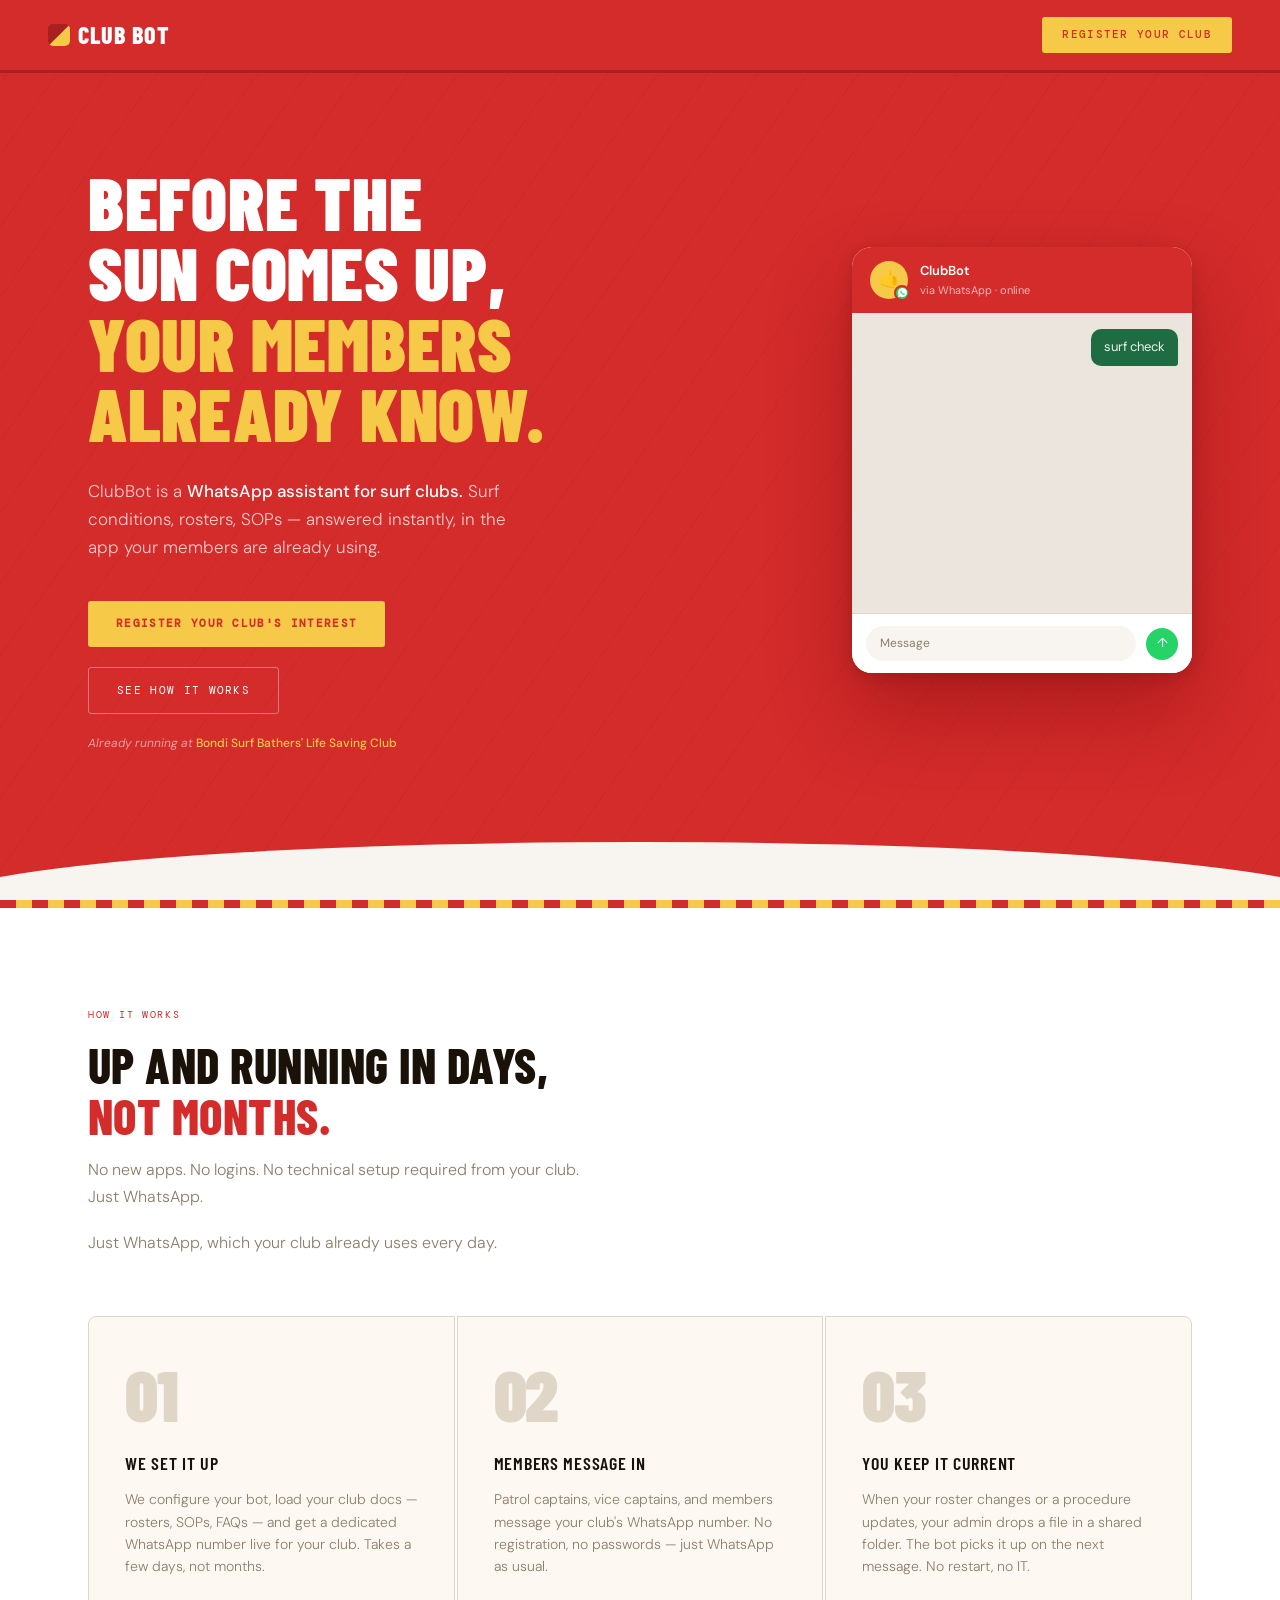
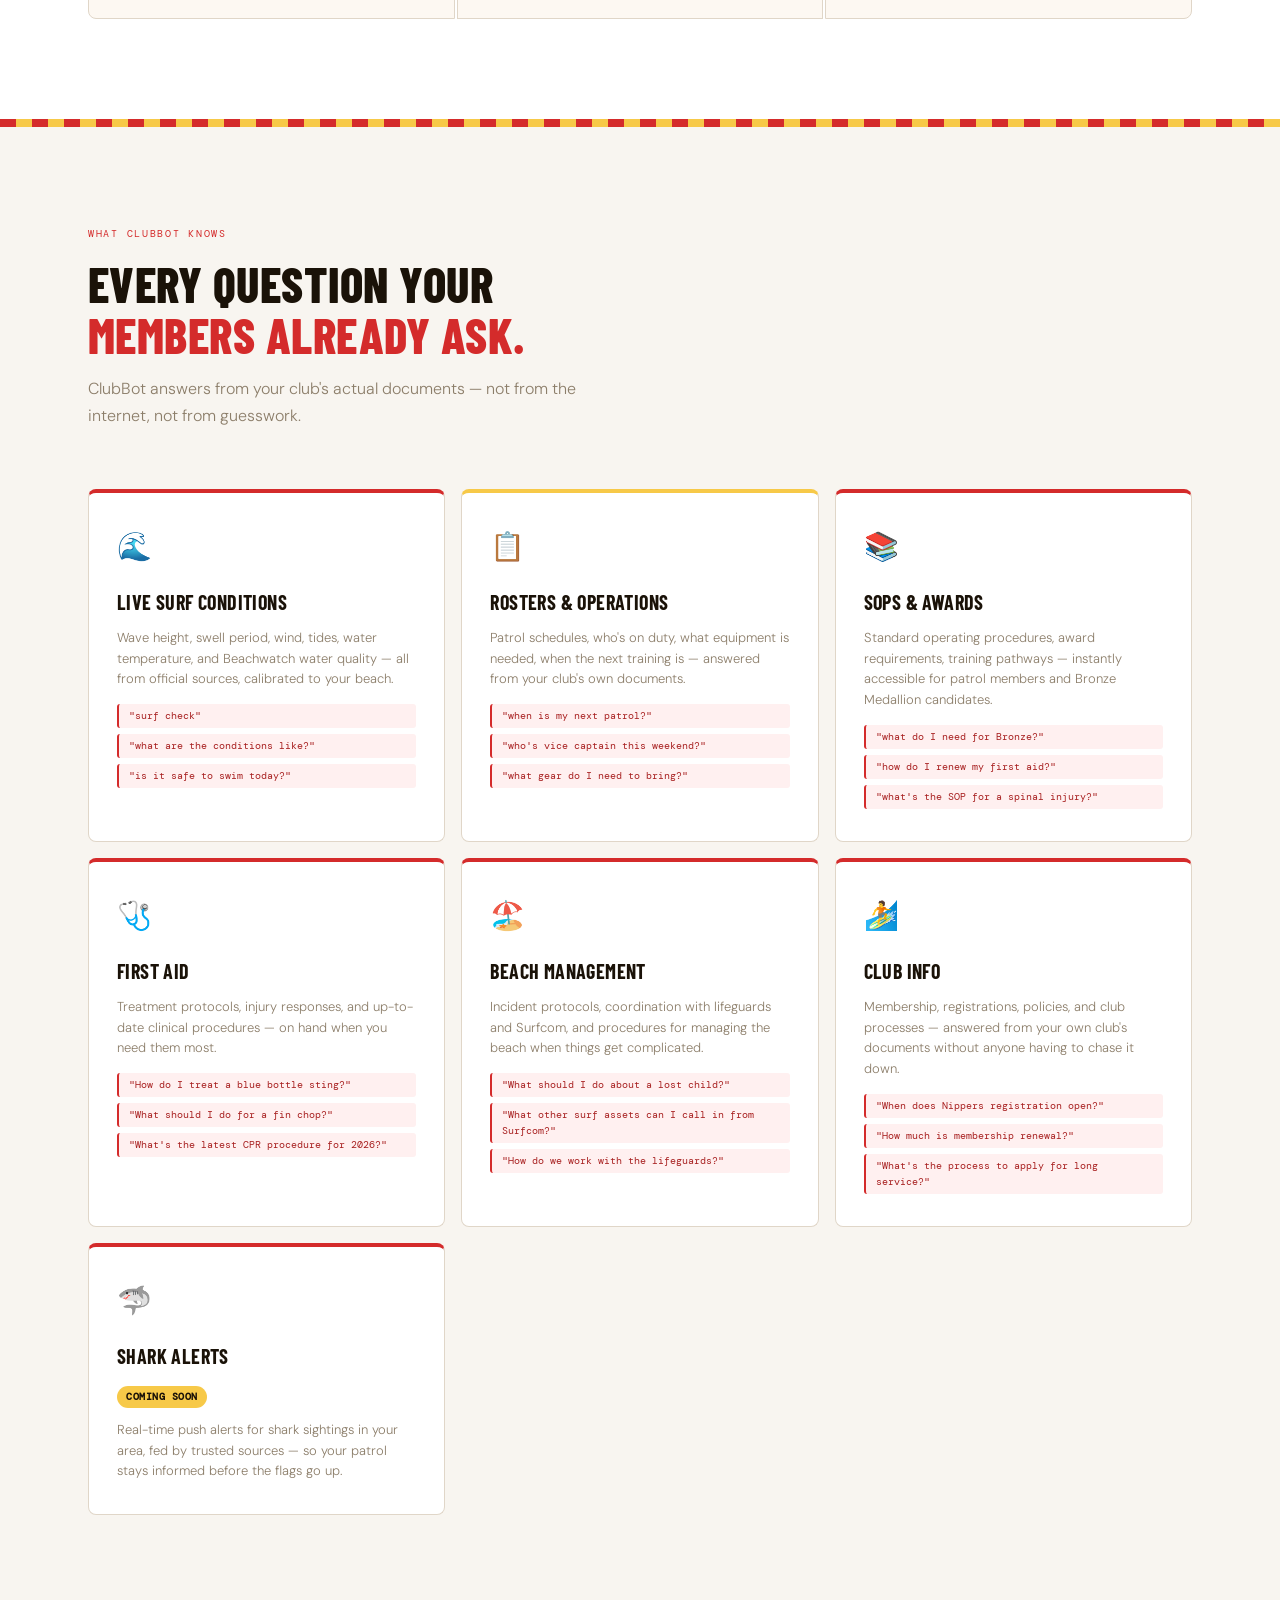
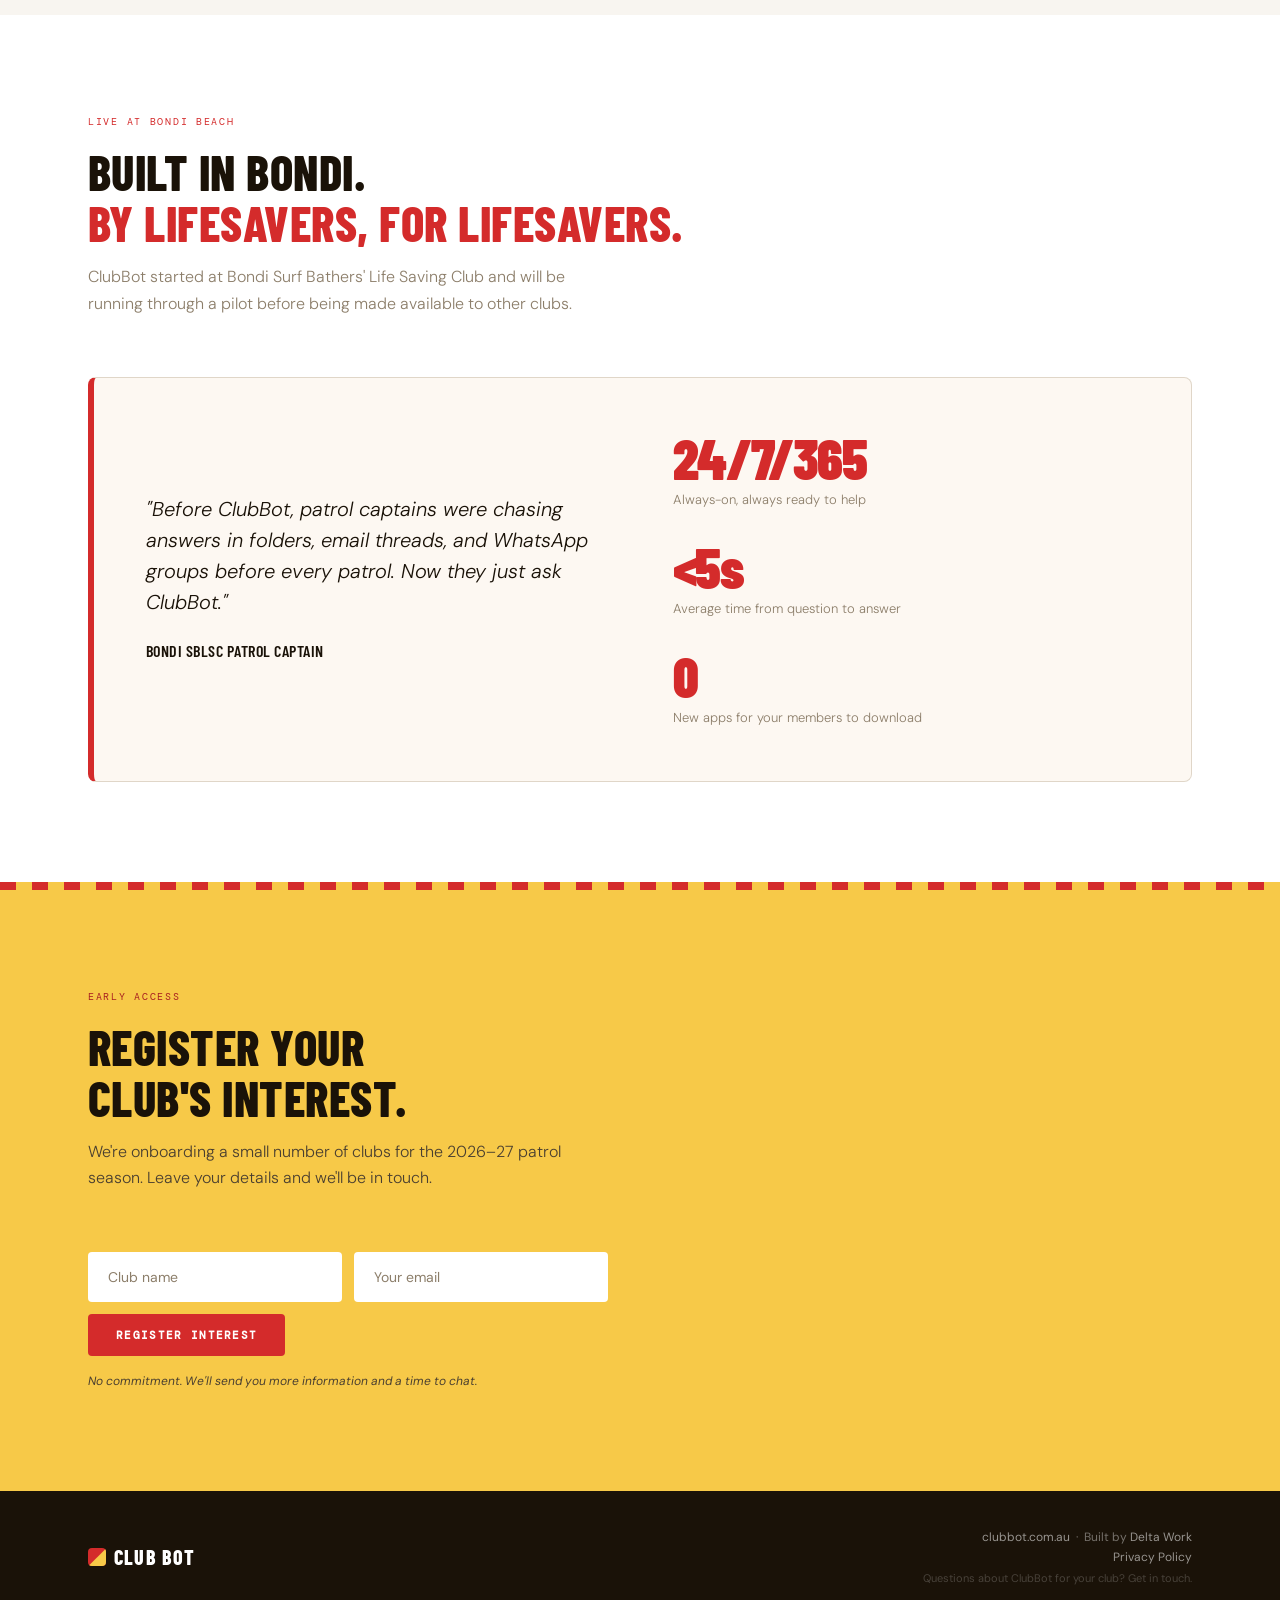
==== index.html @ 56503c73 "Add Shark alerts module to "What ClubBot knows" section New card with coming soon pill indicating th" ====
<!DOCTYPE html>
<html lang="en">
<head>
<meta charset="UTF-8">
<meta name="viewport" content="width=device-width, initial-scale=1.0">
<title>ClubBot — Your club's WhatsApp assistant</title>

<!-- Favicons -->
<link rel="icon" href="/favicon.svg" type="image/svg+xml">
<link rel="icon" href="/favicon-32.png" sizes="32x32" type="image/png">
<link rel="icon" href="/favicon-16.png" sizes="16x16" type="image/png">
<link rel="apple-touch-icon" href="/apple-touch-icon.png">
<link rel="manifest" href="/site.webmanifest">
<meta name="theme-color" content="#D42B2B">

<!-- Open Graph (WhatsApp, iMessage, LinkedIn) -->
<meta property="og:type" content="website">
<meta property="og:url" content="https://clubbot.com.au/">
<meta property="og:title" content="ClubBot — a WhatsApp assistant for surf clubs">
<meta property="og:description" content="Surf conditions, rosters, SOPs and first aid — answered instantly, from your club's own documents.">
<meta property="og:image" content="https://clubbot.com.au/og-image.png">
<meta property="og:image:width" content="1200">
<meta property="og:image:height" content="630">

<!-- X / Twitter -->
<meta name="twitter:card" content="summary_large_image">
<meta name="twitter:title" content="ClubBot — a WhatsApp assistant for surf clubs">
<meta name="twitter:description" content="Before the sun comes up, your members already know.">
<meta name="twitter:image" content="https://clubbot.com.au/x-image.png">

<script defer src="/_vercel/insights/script.js"></script>
<script>
  window.va = window.va || function () { (window.vaq = window.vaq || []).push(arguments); };
</script>
<script defer src="/_vercel/speed-insights/script.js"></script>
<link rel="preconnect" href="https://fonts.googleapis.com">
<link rel="preconnect" href="https://fonts.gstatic.com" crossorigin>
<link href="https://fonts.googleapis.com/css2?family=Barlow+Condensed:wght@600;700;800;900&family=DM+Sans:ital,wght@0,300;0,400;0,500;0,600;1,300&family=DM+Mono:wght@400;500&display=swap" rel="stylesheet">

<style>
/* ── Reset ─────────────────────────────────────── */
*, *::before, *::after { box-sizing: border-box; margin: 0; padding: 0; }
html { scroll-behavior: smooth; }

/* ── Tokens ────────────────────────────────────── */
:root {
  --red:         #D42B2B;
  --red-dark:    #A82020;
  --red-deep:    #7a1616;
  --yellow:      #F7C948;
  --yellow-dim:  #d4a82a;
  --white:       #FFFFFF;
  --off-white:   #F8F5F0;
  --sand:        #F0EAE0;
  --sand-dark:   #E0D6C8;
  --ink:         #1A1208;
  --ink-mid:     #4A3F30;
  --ink-light:   #8C7E6A;
  --rule:        #E0D6C8;
  --wa:          #25D366;
  --wa-bubble:   #1f6b42;
  --bot-bubble:  #f0e8d8;
  --bot-text:    #2a1f0e;
  --surface:     #FFFFFF;
  --card:        #FDF8F2;
  --hero-bg:     #C8241E;
  --font-display: 'Barlow Condensed', sans-serif;
  --font-body:    'DM Sans', sans-serif;
  --font-mono:    'DM Mono', monospace;
}

body {
  background: var(--off-white);
  color: var(--ink);
  font-family: var(--font-body);
  font-size: 16px;
  line-height: 1.6;
  -webkit-font-smoothing: antialiased;
}

/* ── NAV ───────────────────────────────────────── */
nav {
  position: fixed;
  top: 0; left: 0; right: 0;
  z-index: 100;
  display: flex;
  align-items: center;
  justify-content: space-between;
  padding: 16px 48px;
  background: var(--red);
  border-bottom: 3px solid var(--red-dark);
}

.nav-logo {
  font-family: var(--font-display);
  font-weight: 800;
  font-size: 24px;
  letter-spacing: 0.04em;
  text-transform: uppercase;
  color: var(--white);
  text-decoration: none;
  display: flex;
  align-items: center;
  gap: 8px;
}

.nav-logo-mark {
  width: 22px;
  height: 22px;
  border-radius: 5px;
  background: var(--red-dark);
  overflow: hidden;
  position: relative;
  flex-shrink: 0;
}

.nav-logo-mark::after {
  content: '';
  position: absolute;
  inset: 0;
  background: var(--yellow);
  clip-path: polygon(100% 0, 100% 100%, 0 100%);
}

.nav-cta {
  font-family: var(--font-mono);
  font-size: 11px;
  letter-spacing: 0.12em;
  text-transform: uppercase;
  color: var(--red);
  background: var(--yellow);
  padding: 9px 20px;
  border-radius: 3px;
  text-decoration: none;
  cursor: pointer;
  font-weight: 500;
  transition: background 0.2s;
}
.nav-cta:hover { background: var(--yellow-dim); }

/* ── HERO ──────────────────────────────────────── */
.hero-wrap {
  background: var(--red);
  position: relative;
  overflow: hidden;
}

/* Wave shape at the bottom */
.hero-wrap::after {
  content: '';
  position: absolute;
  bottom: -2px; left: 0; right: 0;
  height: 60px;
  background: var(--off-white);
  clip-path: ellipse(55% 100% at 50% 100%);
}

.hero {
  min-height: 100vh;
  display: grid;
  grid-template-columns: 1fr 1fr;
  gap: 0;
  align-items: center;
  padding: 120px 48px 100px;
  max-width: 1200px;
  margin: 0 auto;
  position: relative;
  z-index: 1;
}

/* Subtle diagonal stripe texture in hero */
.hero-wrap::before {
  content: '';
  position: absolute;
  inset: 0;
  background: repeating-linear-gradient(
    -55deg,
    transparent,
    transparent 40px,
    rgba(0,0,0,0.04) 40px,
    rgba(0,0,0,0.04) 41px
  );
  pointer-events: none;
}

.hero-left { padding-right: 60px; }

.hero-eyebrow {
  font-family: var(--font-mono);
  font-size: 10px;
  letter-spacing: 0.18em;
  text-transform: uppercase;
  color: var(--yellow);
  margin-bottom: 20px;
  display: flex;
  align-items: center;
  gap: 10px;
}

.hero-eyebrow::before {
  content: '';
  display: inline-block;
  width: 24px;
  height: 2px;
  background: var(--yellow);
}

.hero-headline {
  font-family: var(--font-display);
  font-weight: 900;
  font-size: clamp(48px, 5.8vw, 76px);
  line-height: 0.95;
  letter-spacing: 0.01em;
  text-transform: uppercase;
  color: var(--white);
  margin-bottom: 28px;
}

.hero-headline em {
  font-style: normal;
  color: var(--yellow);
  display: block;
}

.hero-sub {
  font-size: 17px;
  line-height: 1.65;
  color: rgba(255,255,255,0.75);
  font-weight: 300;
  max-width: 420px;
  margin-bottom: 40px;
}

.hero-sub strong {
  color: var(--white);
  font-weight: 500;
}

.hero-actions {
  display: flex;
  align-items: center;
  gap: 20px;
  flex-wrap: wrap;
}

.btn-primary {
  font-family: var(--font-mono);
  font-size: 11px;
  letter-spacing: 0.12em;
  text-transform: uppercase;
  color: var(--red);
  background: var(--yellow);
  padding: 14px 28px;
  border-radius: 3px;
  cursor: pointer;
  border: none;
  font-weight: 600;
  transition: background 0.2s;
  text-decoration: none;
  display: inline-block;
}
.btn-primary:hover { background: var(--yellow-dim); }

.btn-secondary {
  font-family: var(--font-mono);
  font-size: 11px;
  letter-spacing: 0.12em;
  text-transform: uppercase;
  color: var(--white);
  background: transparent;
  padding: 14px 28px;
  border-radius: 3px;
  cursor: pointer;
  border: 1.5px solid rgba(255,255,255,0.35);
  transition: border-color 0.2s, color 0.2s;
  text-decoration: none;
  display: inline-block;
}
.btn-secondary:hover { border-color: var(--white); }

.hero-proof {
  font-size: 12px;
  color: rgba(255,255,255,0.55);
  font-style: italic;
  margin-top: 20px;
}

.hero-proof strong {
  color: var(--yellow);
  font-style: normal;
  font-weight: 500;
}

/* ── CHAT DEMO ─────────────────────────────────── */
.chat-demo {
  background: var(--white);
  border-radius: 20px;
  overflow: hidden;
  box-shadow: 0 40px 80px rgba(100,0,0,0.35), 0 4px 16px rgba(0,0,0,0.15);
  max-width: 340px;
  margin-left: auto;
}

.chat-header {
  background: var(--red);
  padding: 14px 18px;
  display: flex;
  align-items: center;
  gap: 12px;
}

.chat-avatar {
  width: 38px;
  height: 38px;
  border-radius: 50%;
  background: var(--yellow);
  display: flex;
  align-items: center;
  justify-content: center;
  font-size: 18px;
  flex-shrink: 0;
  position: relative;
}

.chat-avatar-wa {
  position: absolute;
  bottom: -2px;
  right: -2px;
  width: 16px;
  height: 16px;
  background: var(--wa);
  border-radius: 50%;
  border: 2px solid var(--red);
  display: flex;
  align-items: center;
  justify-content: center;
}

.chat-info-name {
  font-size: 13px;
  font-weight: 600;
  color: var(--white);
}

.chat-info-status {
  font-size: 11px;
  color: rgba(255,255,255,0.65);
}

.chat-messages {
  padding: 16px 14px;
  min-height: 300px;
  background: #ECE5DD;
  display: flex;
  flex-direction: column;
  gap: 10px;
}

.msg {
  max-width: 82%;
  padding: 9px 13px;
  border-radius: 10px;
  font-size: 13px;
  line-height: 1.45;
  opacity: 0;
  transform: translateY(6px);
  transition: opacity 0.35s ease, transform 0.35s ease;
}

.msg.visible {
  opacity: 1;
  transform: translateY(0);
}

.msg-user {
  background: var(--wa-bubble);
  color: #e8f5e9;
  align-self: flex-end;
  border-bottom-right-radius: 3px;
}

.msg-bot {
  background: var(--white);
  color: var(--bot-text);
  align-self: flex-start;
  border-bottom-left-radius: 3px;
  box-shadow: 0 1px 2px rgba(0,0,0,0.1);
}

.msg-bot strong {
  color: var(--red);
  font-weight: 600;
}

.msg-bot .conditions-row {
  display: flex;
  gap: 6px;
  flex-wrap: wrap;
  margin-top: 7px;
}

.cond-pill {
  background: transparent;
  color: var(--ink);
  font-family: var(--font-mono);
  font-size: 10px;
  padding: 3px 9px;
  border-radius: 20px;
  white-space: nowrap;
  border: 1.5px solid var(--yellow);
}

.typing-indicator {
  background: var(--white);
  align-self: flex-start;
  padding: 10px 14px;
  border-radius: 10px;
  border-bottom-left-radius: 3px;
  opacity: 0;
  transition: opacity 0.3s ease;
  display: flex;
  gap: 4px;
  align-items: center;
  box-shadow: 0 1px 2px rgba(0,0,0,0.1);
}

.typing-indicator.visible { opacity: 1; }

.dot {
  width: 6px;
  height: 6px;
  background: var(--ink-light);
  border-radius: 50%;
  animation: bounce 1.2s infinite ease-in-out;
}
.dot:nth-child(2) { animation-delay: 0.2s; }
.dot:nth-child(3) { animation-delay: 0.4s; }

@keyframes bounce {
  0%, 80%, 100% { transform: translateY(0); }
  40% { transform: translateY(-5px); }
}

.chat-input-bar {
  padding: 12px 14px;
  background: var(--white);
  border-top: 1px solid var(--rule);
  display: flex;
  align-items: center;
  gap: 10px;
}

.chat-input-fake {
  flex: 1;
  background: var(--off-white);
  border-radius: 20px;
  padding: 8px 14px;
  font-size: 12px;
  color: var(--ink-light);
  cursor: default;
}

.chat-send {
  width: 32px;
  height: 32px;
  background: var(--wa);
  border-radius: 50%;
  display: flex;
  align-items: center;
  justify-content: center;
  color: white;
  font-size: 13px;
}

/* ── SECTION COMMONS ───────────────────────────── */
section {
  padding: 100px 48px;
  max-width: 1200px;
  margin: 0 auto;
}

.section-eyebrow {
  font-family: var(--font-mono);
  font-size: 9.5px;
  letter-spacing: 0.18em;
  text-transform: uppercase;
  color: var(--red);
  margin-bottom: 16px;
}

.section-title {
  font-family: var(--font-display);
  font-weight: 800;
  font-size: clamp(32px, 3.8vw, 50px);
  line-height: 1.05;
  letter-spacing: 0.01em;
  text-transform: uppercase;
  color: var(--ink);
  margin-bottom: 16px;
}

.section-title em {
  font-style: normal;
  color: var(--red);
}

.section-sub {
  font-size: 16px;
  line-height: 1.65;
  color: var(--ink-light);
  font-weight: 300;
  max-width: 520px;
  margin-bottom: 60px;
}

/* ── FLAG STRIPE DIVIDER ───────────────────────── */
.flag-stripe {
  height: 8px;
  background: repeating-linear-gradient(
    90deg,
    var(--red) 0px,
    var(--red) 50%,
    var(--yellow) 50%,
    var(--yellow) 100%
  );
  background-size: 32px 8px;
}

/* ── HOW IT WORKS ──────────────────────────────── */
.how-wrap { background: var(--white); }

.steps {
  display: grid;
  grid-template-columns: repeat(3, 1fr);
  gap: 2px;
}

.step {
  background: var(--card);
  padding: 40px 36px;
  position: relative;
  border: 1px solid var(--rule);
}

.step:first-child { border-radius: 8px 0 0 8px; }
.step:last-child { border-radius: 0 8px 8px 0; }

.step-num {
  font-family: var(--font-display);
  font-weight: 900;
  font-size: 72px;
  color: var(--sand-dark);
  line-height: 1;
  margin-bottom: 20px;
  letter-spacing: -0.02em;
}

.step-title {
  font-size: 15px;
  font-weight: 600;
  color: var(--ink);
  margin-bottom: 10px;
  text-transform: uppercase;
  letter-spacing: 0.04em;
  font-family: var(--font-display);
  font-size: 18px;
}

.step-body {
  font-size: 14px;
  color: var(--ink-light);
  line-height: 1.6;
  font-weight: 300;
}

/* ── WHAT IT HANDLES ───────────────────────────── */
.handles-wrap { background: var(--off-white); }

.handles-grid {
  display: grid;
  grid-template-columns: repeat(3, 1fr);
  gap: 16px;
}

.handle-card {
  background: var(--white);
  border: 1px solid var(--rule);
  border-radius: 8px;
  padding: 32px 28px;
  transition: box-shadow 0.2s, transform 0.2s;
  border-top: 4px solid var(--red);
}

.handle-card:nth-child(2) { border-top-color: var(--yellow); }
.handle-card:nth-child(3) { border-top-color: var(--red); }

.handle-card:hover {
  box-shadow: 0 8px 32px rgba(212,43,43,0.1);
  transform: translateY(-2px);
}

.handle-icon {
  font-size: 28px;
  margin-bottom: 16px;
  display: block;
}

.handle-title {
  font-family: var(--font-display);
  font-size: 20px;
  font-weight: 700;
  text-transform: uppercase;
  letter-spacing: 0.02em;
  color: var(--ink);
  margin-bottom: 10px;
}

.handle-body {
  font-size: 13px;
  color: var(--ink-light);
  line-height: 1.6;
  font-weight: 300;
}

.coming-soon-pill {
  display: inline-block;
  background: var(--yellow);
  color: var(--ink);
  font-family: var(--font-mono);
  font-size: 10px;
  font-weight: 600;
  padding: 3px 9px;
  border-radius: 20px;
  text-transform: uppercase;
  letter-spacing: 0.05em;
  margin-bottom: 12px;
}

.handle-examples {
  margin-top: 14px;
  display: flex;
  flex-direction: column;
  gap: 6px;
}

.handle-example {
  font-family: var(--font-mono);
  font-size: 10px;
  color: var(--red-dark);
  background: #FFF0F0;
  padding: 4px 10px;
  border-radius: 3px;
  border-left: 2px solid var(--red);
}

/* ── PRICING ───────────────────────────────────── */
.pricing-wrap { background: var(--red); }

.pricing-wrap .section-eyebrow { color: var(--yellow); }
.pricing-wrap .section-title { color: var(--white); }
.pricing-wrap .section-sub { color: rgba(255,255,255,0.65); }

.pricing-card {
  background: var(--white);
  border-radius: 8px;
  padding: 52px;
  max-width: 680px;
  position: relative;
  overflow: hidden;
  box-shadow: 0 24px 60px rgba(0,0,0,0.2);
}

.pricing-card::before {
  content: '';
  position: absolute;
  top: 0; left: 0; right: 0;
  height: 6px;
  background: var(--yellow);
}

.pricing-club-label {
  font-family: var(--font-mono);
  font-size: 9px;
  letter-spacing: 0.14em;
  text-transform: uppercase;
  color: var(--ink-light);
  margin-bottom: 28px;
}

.pricing-rows {
  display: flex;
  flex-direction: column;
  margin-bottom: 36px;
}

.pricing-row {
  display: flex;
  justify-content: space-between;
  align-items: center;
  padding: 18px 0;
  border-bottom: 1px solid var(--rule);
}

.pricing-row:first-child { padding-top: 0; }
.pricing-row:last-child { border-bottom: none; padding-bottom: 0; }

.pricing-row-left {}

.pricing-label {
  font-size: 14px;
  color: var(--ink);
  font-weight: 500;
}

.pricing-note {
  font-size: 12px;
  color: var(--ink-light);
  font-style: italic;
  line-height: 1.4;
  margin-top: 3px;
}

.pricing-value {
  font-family: var(--font-display);
  font-weight: 800;
  font-size: 32px;
  color: var(--red);
  letter-spacing: -0.01em;
  text-align: right;
  white-space: nowrap;
}

.pricing-value span {
  font-family: var(--font-body);
  font-size: 13px;
  font-weight: 400;
  color: var(--ink-light);
}

.pricing-includes {
  display: flex;
  flex-direction: column;
  gap: 9px;
}

.pricing-include {
  font-size: 13px;
  color: var(--ink-mid);
  display: flex;
  gap: 10px;
  align-items: baseline;
}

.pricing-include::before {
  content: '✓';
  color: var(--red);
  font-weight: 700;
  flex-shrink: 0;
  font-size: 12px;
}

/* ── PROOF ─────────────────────────────────────── */
.proof-wrap { background: var(--white); }

.proof-card {
  background: var(--card);
  border-radius: 8px;
  padding: 52px;
  display: grid;
  grid-template-columns: 1fr 1fr;
  gap: 60px;
  align-items: center;
  border: 1px solid var(--rule);
  border-left: 6px solid var(--red);
}

.proof-quote {
  font-size: 20px;
  line-height: 1.55;
  color: var(--ink);
  font-weight: 300;
  font-style: italic;
}

.proof-source {
  margin-top: 20px;
  font-style: normal;
  font-size: 13px;
  color: var(--ink-light);
}

.proof-source strong {
  color: var(--ink);
  font-weight: 600;
  font-family: var(--font-display);
  font-size: 16px;
  text-transform: uppercase;
  letter-spacing: 0.03em;
  display: block;
  margin-bottom: 2px;
}

.proof-stats {
  display: flex;
  flex-direction: column;
  gap: 28px;
}

.proof-stat-num {
  font-family: var(--font-display);
  font-weight: 900;
  font-size: 56px;
  color: var(--red);
  letter-spacing: -0.02em;
  line-height: 1;
  margin-bottom: 4px;
}

.proof-stat-label {
  font-size: 13px;
  color: var(--ink-light);
  font-weight: 300;
}

/* ── CTA ───────────────────────────────────────── */
.cta-wrap { background: var(--yellow); }

.cta-wrap .section-eyebrow { color: var(--red-dark); }
.cta-wrap .section-title { color: var(--ink); }
.cta-wrap .section-sub { color: var(--ink-mid); }

.interest-form {
  display: flex;
  gap: 12px;
  max-width: 520px;
  margin: 0 0 16px;
  flex-wrap: wrap;
}

.interest-input {
  flex: 1;
  min-width: 200px;
  background: var(--white);
  border: 2px solid transparent;
  border-radius: 4px;
  padding: 14px 18px;
  font-family: var(--font-body);
  font-size: 14px;
  color: var(--ink);
  outline: none;
  transition: border-color 0.2s;
}

.interest-input:focus { border-color: var(--red); }
.interest-input::placeholder { color: var(--ink-light); }

.btn-cta {
  font-family: var(--font-mono);
  font-size: 11px;
  letter-spacing: 0.12em;
  text-transform: uppercase;
  color: var(--white);
  background: var(--red);
  padding: 14px 28px;
  border-radius: 4px;
  cursor: pointer;
  border: none;
  font-weight: 600;
  transition: background 0.2s;
}
.btn-cta:hover { background: var(--red-dark); }

.interest-note {
  font-size: 12px;
  color: var(--ink-mid);
  font-style: italic;
}

/* ── FOOTER ────────────────────────────────────── */
.footer-wrap {
  background: var(--ink);
}

footer {
  padding: 36px 48px;
  max-width: 1200px;
  margin: 0 auto;
  display: flex;
  justify-content: space-between;
  align-items: center;
  gap: 20px;
  flex-wrap: wrap;
}

.footer-logo {
  font-family: var(--font-display);
  font-weight: 800;
  font-size: 20px;
  text-transform: uppercase;
  letter-spacing: 0.06em;
  color: var(--white);
  display: flex;
  align-items: center;
  gap: 8px;
}

.footer-logo-dot {
  width: 18px;
  height: 18px;
  border-radius: 4px;
  background: var(--red);
  overflow: hidden;
  position: relative;
  flex-shrink: 0;
}

.footer-logo-dot::after {
  content: '';
  position: absolute;
  inset: 0;
  background: var(--yellow);
  clip-path: polygon(100% 0, 100% 100%, 0 100%);
}

.footer-right {
  font-size: 12px;
  color: rgba(255,255,255,0.4);
  text-align: right;
  line-height: 1.7;
}

.footer-right a {
  color: rgba(255,255,255,0.55);
  text-decoration: none;
}

.footer-right a:hover { color: var(--yellow); }

/* ── RESPONSIVE ────────────────────────────────── */
@media (max-width: 900px) {
  nav { padding: 14px 20px; }

  .hero {
    grid-template-columns: 1fr;
    padding: 100px 20px 80px;
    gap: 48px;
  }

  .hero-left { padding-right: 0; }
  .chat-demo { margin: 0 auto; }

  section { padding: 72px 20px; }

  .steps { grid-template-columns: 1fr; gap: 2px; }
  .step:first-child { border-radius: 8px 8px 0 0; }
  .step:last-child { border-radius: 0 0 8px 8px; }

  .handles-grid { grid-template-columns: 1fr; }

  .proof-card {
    grid-template-columns: 1fr;
    padding: 32px 24px;
    gap: 36px;
  }

  .pricing-card { padding: 32px 24px; }
  footer { padding: 24px 20px; flex-direction: column; align-items: flex-start; }
  .footer-right { text-align: left; }
}

@media (prefers-reduced-motion: reduce) {
  .msg, .typing-indicator { transition: none; }
  .dot { animation: none; }
}
</style>
</head>

<body>

<!-- NAV -->
<nav>
  <a class="nav-logo" href="#">
    <div class="nav-logo-mark"></div>
    CLUB&thinsp;BOT
  </a>
  <a class="nav-cta" href="#interest">Register your club</a>
</nav>

<!-- HERO -->
<div class="hero-wrap">
  <div class="hero">
    <div class="hero-left">
      <h1 class="hero-headline">Before the<br>sun comes up,<br><em>your members<br>already know.</em></h1>
      <p class="hero-sub">ClubBot is a <strong>WhatsApp assistant for surf clubs.</strong> Surf conditions, rosters, SOPs — answered instantly, in the app your members are already using.</p>
      <div class="hero-actions">
        <a class="btn-primary" href="#interest">Register your club's interest</a>
        <a class="btn-secondary" href="#how">See how it works</a>
      </div>
      <div class="hero-proof">Already running at <strong>Bondi Surf Bathers' Life Saving Club</strong></div>
    </div>

    <div class="hero-right">
      <div class="chat-demo">
        <div class="chat-header">
          <div class="chat-avatar">🤙
            <div class="chat-avatar-wa">
              <svg width="9" height="9" viewBox="0 0 24 24" fill="white" xmlns="http://www.w3.org/2000/svg"><path d="M12 0C5.373 0 0 5.373 0 12c0 2.123.553 4.116 1.522 5.847L0 24l6.335-1.499A11.94 11.94 0 0 0 12 24c6.627 0 12-5.373 12-12S18.627 0 12 0zm6.18 16.58c-.26.73-1.51 1.39-2.07 1.47-.53.08-1.2.11-1.94-.12-.45-.14-1.02-.33-1.75-.65-3.08-1.33-5.09-4.43-5.24-4.63-.15-.2-1.22-1.62-1.22-3.09 0-1.47.77-2.19 1.04-2.49.27-.3.59-.37.79-.37.2 0 .39.002.56.01.18.008.42-.068.66.5.26.59.87 2.12.94 2.27.08.15.13.33.03.53-.1.2-.15.32-.3.49-.15.17-.31.38-.45.51-.15.14-.3.29-.13.57.17.28.77 1.27 1.65 2.05 1.13 1.01 2.08 1.32 2.37 1.47.29.15.46.13.63-.08.17-.21.73-.85.92-1.14.19-.29.38-.24.64-.14.26.1 1.64.77 1.92.91.28.14.47.21.54.33.07.12.07.69-.19 1.42z"/></svg>
            </div>
          </div>
          <div>
            <div class="chat-info-name">ClubBot</div>
            <div class="chat-info-status">via WhatsApp · online</div>
          </div>
        </div>
        <div class="chat-messages" id="chatMessages"></div>
        <div class="chat-input-bar">
          <div class="chat-input-fake">Message</div>
          <div class="chat-send">↑</div>
        </div>
      </div>
    </div>
  </div>
</div>

<!-- FLAG STRIPE DIVIDER -->
<div class="flag-stripe"></div>

<!-- HOW IT WORKS -->
<div class="how-wrap" id="how">
  <section>
    <div class="section-eyebrow">How it works</div>
    <h2 class="section-title">Up and running in days,<br><em>not months.</em></h2>
    <p class="section-sub">No new apps. No logins. No technical setup required from your club. Just WhatsApp.</p>
    <p class="section-sub" style="margin-top: -40px;">Just WhatsApp, which your club already uses every day.</p>
    <div class="steps">
      <div class="step">
        <div class="step-num">01</div>
        <div class="step-title">We set it up</div>
        <div class="step-body">We configure your bot, load your club docs — rosters, SOPs, FAQs — and get a dedicated WhatsApp number live for your club. Takes a few days, not months.</div>
      </div>
      <div class="step">
        <div class="step-num">02</div>
        <div class="step-title">Members message in</div>
        <div class="step-body">Patrol captains, vice captains, and members message your club's WhatsApp number. No registration, no passwords — just WhatsApp as usual.</div>
      </div>
      <div class="step">
        <div class="step-num">03</div>
        <div class="step-title">You keep it current</div>
        <div class="step-body">When your roster changes or a procedure updates, your admin drops a file in a shared folder. The bot picks it up on the next message. No restart, no IT.</div>
      </div>
    </div>
  </section>
</div>

<!-- FLAG STRIPE -->
<div class="flag-stripe"></div>

<!-- WHAT IT HANDLES -->
<div class="handles-wrap">
  <section>
    <div class="section-eyebrow">What ClubBot knows</div>
    <h2 class="section-title">Every question your<br><em>members already ask.</em></h2>
    <p class="section-sub">ClubBot answers from your club's actual documents — not from the internet, not from guesswork.</p>
    <div class="handles-grid">
      <div class="handle-card">
        <span class="handle-icon">🌊</span>
        <div class="handle-title">Live surf conditions</div>
        <div class="handle-body">Wave height, swell period, wind, tides, water temperature, and Beachwatch water quality — all from official sources, calibrated to your beach.</div>
        <div class="handle-examples">
          <div class="handle-example">"surf check"</div>
          <div class="handle-example">"what are the conditions like?"</div>
          <div class="handle-example">"is it safe to swim today?"</div>
        </div>
      </div>
      <div class="handle-card">
        <span class="handle-icon">📋</span>
        <div class="handle-title">Rosters & operations</div>
        <div class="handle-body">Patrol schedules, who's on duty, what equipment is needed, when the next training is — answered from your club's own documents.</div>
        <div class="handle-examples">
          <div class="handle-example">"when is my next patrol?"</div>
          <div class="handle-example">"who's vice captain this weekend?"</div>
          <div class="handle-example">"what gear do I need to bring?"</div>
        </div>
      </div>
      <div class="handle-card">
        <span class="handle-icon">📚</span>
        <div class="handle-title">SOPs & awards</div>
        <div class="handle-body">Standard operating procedures, award requirements, training pathways — instantly accessible for patrol members and Bronze Medallion candidates.</div>
        <div class="handle-examples">
          <div class="handle-example">"what do I need for Bronze?"</div>
          <div class="handle-example">"how do I renew my first aid?"</div>
          <div class="handle-example">"what's the SOP for a spinal injury?"</div>
        </div>
      </div>
      <div class="handle-card">
        <span class="handle-icon">🩺</span>
        <div class="handle-title">First Aid</div>
        <div class="handle-body">Treatment protocols, injury responses, and up-to-date clinical procedures — on hand when you need them most.</div>
        <div class="handle-examples">
          <div class="handle-example">"How do I treat a blue bottle sting?"</div>
          <div class="handle-example">"What should I do for a fin chop?"</div>
          <div class="handle-example">"What's the latest CPR procedure for 2026?"</div>
        </div>
      </div>
      <div class="handle-card">
        <span class="handle-icon">🏖️</span>
        <div class="handle-title">Beach Management</div>
        <div class="handle-body">Incident protocols, coordination with lifeguards and Surfcom, and procedures for managing the beach when things get complicated.</div>
        <div class="handle-examples">
          <div class="handle-example">"What should I do about a lost child?"</div>
          <div class="handle-example">"What other surf assets can I call in from Surfcom?"</div>
          <div class="handle-example">"How do we work with the lifeguards?"</div>
        </div>
      </div>
      <div class="handle-card">
        <span class="handle-icon">🏄</span>
        <div class="handle-title">Club Info</div>
        <div class="handle-body">Membership, registrations, policies, and club processes — answered from your own club's documents without anyone having to chase it down.</div>
        <div class="handle-examples">
          <div class="handle-example">"When does Nippers registration open?"</div>
          <div class="handle-example">"How much is membership renewal?"</div>
          <div class="handle-example">"What's the process to apply for long service?"</div>
        </div>
      </div>
      <div class="handle-card">
        <span class="handle-icon">🦈</span>
        <div class="handle-title">Shark alerts</div>
        <div class="coming-soon-pill">Coming soon</div>
        <div class="handle-body">Real-time push alerts for shark sightings in your area, fed by trusted sources — so your patrol stays informed before the flags go up.</div>
      </div>
    </div>
  </section>
</div>

<!-- PROOF -->
<div class="proof-wrap">
  <section>
    <div class="section-eyebrow">Live at Bondi Beach</div>
    <h2 class="section-title">Built in Bondi.<br><em>By Lifesavers, for Lifesavers.</em></h2>
    <p class="section-sub">ClubBot started at Bondi Surf Bathers' Life Saving Club and will be running through a pilot before being made available to other clubs.</p>
    <div class="proof-card">
      <div>
        <div class="proof-quote">
          "Before ClubBot, patrol captains were chasing answers in folders, email threads, and WhatsApp groups before every patrol. Now they just ask ClubBot."
        </div>
        <div class="proof-source">
          <strong>Bondi SBLSC Patrol Captain</strong>
        </div>
      </div>
      <div class="proof-stats">
        <div>
          <div class="proof-stat-num">24/7/365</div>
          <div class="proof-stat-label">Always-on, always ready to help</div>
        </div>
        <div>
          <div class="proof-stat-num">&lt;5s</div>
          <div class="proof-stat-label">Average time from question to answer</div>
        </div>
        <div>
          <div class="proof-stat-num">0</div>
          <div class="proof-stat-label">New apps for your members to download</div>
        </div>
      </div>
    </div>
  </section>
</div>

<!-- FLAG STRIPE -->
<div class="flag-stripe"></div>

<!-- CTA -->
<div class="cta-wrap">
  <section id="interest">
    <div class="section-eyebrow">Early access</div>
    <h2 class="section-title">Register your<br>club's interest.</h2>
    <p class="section-sub">We're onboarding a small number of clubs for the 2026–27 patrol season. Leave your details and we'll be in touch.</p>
    <div class="interest-form">
      <input class="interest-input" type="text" placeholder="Club name" id="inputClub">
      <input class="interest-input" type="email" placeholder="Your email" id="inputEmail">
      <button class="btn-cta" onclick="handleSubmit()">Register interest</button>
    </div>
    <div class="interest-note" id="formNote">No commitment. We'll send you more information and a time to chat.</div>
  </section>
</div>

<!-- FOOTER -->
<div class="footer-wrap">
  <footer>
    <div class="footer-logo">
      <div class="footer-logo-dot"></div>
      CLUB&thinsp;BOT
    </div>
    <div class="footer-right">
      <a href="https://clubbot.com.au">clubbot.com.au</a> &nbsp;·&nbsp;
      Built by <a href="https://deltawork.ai">Delta Work</a><br>
      <a href="/privacy">Privacy Policy</a><br>
      <span style="font-size:11px; opacity:0.5;">Questions about ClubBot for your club? Get in touch.</span>
    </div>
  </footer>
</div>

<script>
// ── Chat demo animation ──────────────────────────────────────
const conversations = [
  [
    { type: 'user', text: 'surf check' },
    { type: 'bot', html: '<strong>Bondi Beach — right now</strong><div class="conditions-row"><span class="cond-pill">🌊 1.2m swell</span><span class="cond-pill">💨 12kt N</span><span class="cond-pill">🌡 20°C</span><span class="cond-pill">🔵 HW 09:42</span><span class="cond-pill">✅ Good quality</span></div>' },
  ],
  [
    { type: 'user', text: 'when is my next patrol?' },
    { type: 'bot', html: 'Your next patrol is <strong>Sunday 22 June, 7am–11am.</strong> You\'re rostered as Vice Captain. Your patrol captain is Marcus Webb. Equipment: IRB, first aid kit, radio.' },
  ],
  [
    { type: 'user', text: 'what do I need for Bronze Medallion?' },
    { type: 'bot', html: 'Bronze Medallion requires: CPR certificate (current), swim 400m in &lt;9 mins, complete pool and beach assessments, and pass the theory exam. Your club runs the course in February and October. Speak to the Education Officer to enrol.' },
  ]
];

const container = document.getElementById('chatMessages');
let currentConv = 0;

function clearMessages() {
  container.innerHTML = '';
}

function sleep(ms) {
  return new Promise(resolve => setTimeout(resolve, ms));
}

async function showConversation(convIndex) {
  clearMessages();
  const conv = conversations[convIndex];
  for (let i = 0; i < conv.length; i++) {
    const msg = conv[i];
    if (msg.type === 'bot') {
      // Show typing indicator
      const typing = document.createElement('div');
      typing.className = 'typing-indicator';
      typing.innerHTML = '<div class="dot"></div><div class="dot"></div><div class="dot"></div>';
      container.appendChild(typing);
      container.scrollTop = container.scrollHeight;
      await sleep(100);
      typing.classList.add('visible');
      await sleep(1200);
      typing.remove();
    }
    const el = document.createElement('div');
    el.className = `msg msg-${msg.type}`;
    if (msg.html) {
      el.innerHTML = msg.html;
    } else {
      el.textContent = msg.text;
    }
    container.appendChild(el);
    container.scrollTop = container.scrollHeight;
    await sleep(80);
    el.classList.add('visible');
    await sleep(msg.type === 'user' ? 600 : 1800);
  }
}

async function runLoop() {
  while (true) {
    await showConversation(currentConv);
    await sleep(2800);
    currentConv = (currentConv + 1) % conversations.length;
  }
}

// Start after a brief delay
setTimeout(runLoop, 800);

// ── Interest form ────────────────────────────────────────────
async function handleSubmit() {
  const club = document.getElementById('inputClub').value.trim();
  const email = document.getElementById('inputEmail').value.trim();
  const note = document.getElementById('formNote');

  if (!club || !email) {
    note.textContent = 'Please enter your club name and email address.';
    note.style.color = '#F5A52A';
    return;
  }

  note.textContent = 'Sending…';
  note.style.color = '';
  note.style.fontStyle = 'italic';
  note.style.fontWeight = '';

  try {
    const res = await fetch('/api/register', {
      method: 'POST',
      headers: { 'Content-Type': 'application/json' },
      body: JSON.stringify({ club, email }),
    });

    if (!res.ok) throw new Error('Server error');

    note.textContent = `Thanks — we'll be in touch with ${club} shortly.`;
    note.style.color = '#4DD9B0';
    note.style.fontStyle = 'normal';
    note.style.fontWeight = '500';
    document.getElementById('inputClub').value = '';
    document.getElementById('inputEmail').value = '';
  } catch (e) {
    note.textContent = 'Something went wrong — please try again or email us directly.';
    note.style.color = '#F5A52A';
  }
}
</script>

</body>
</html>
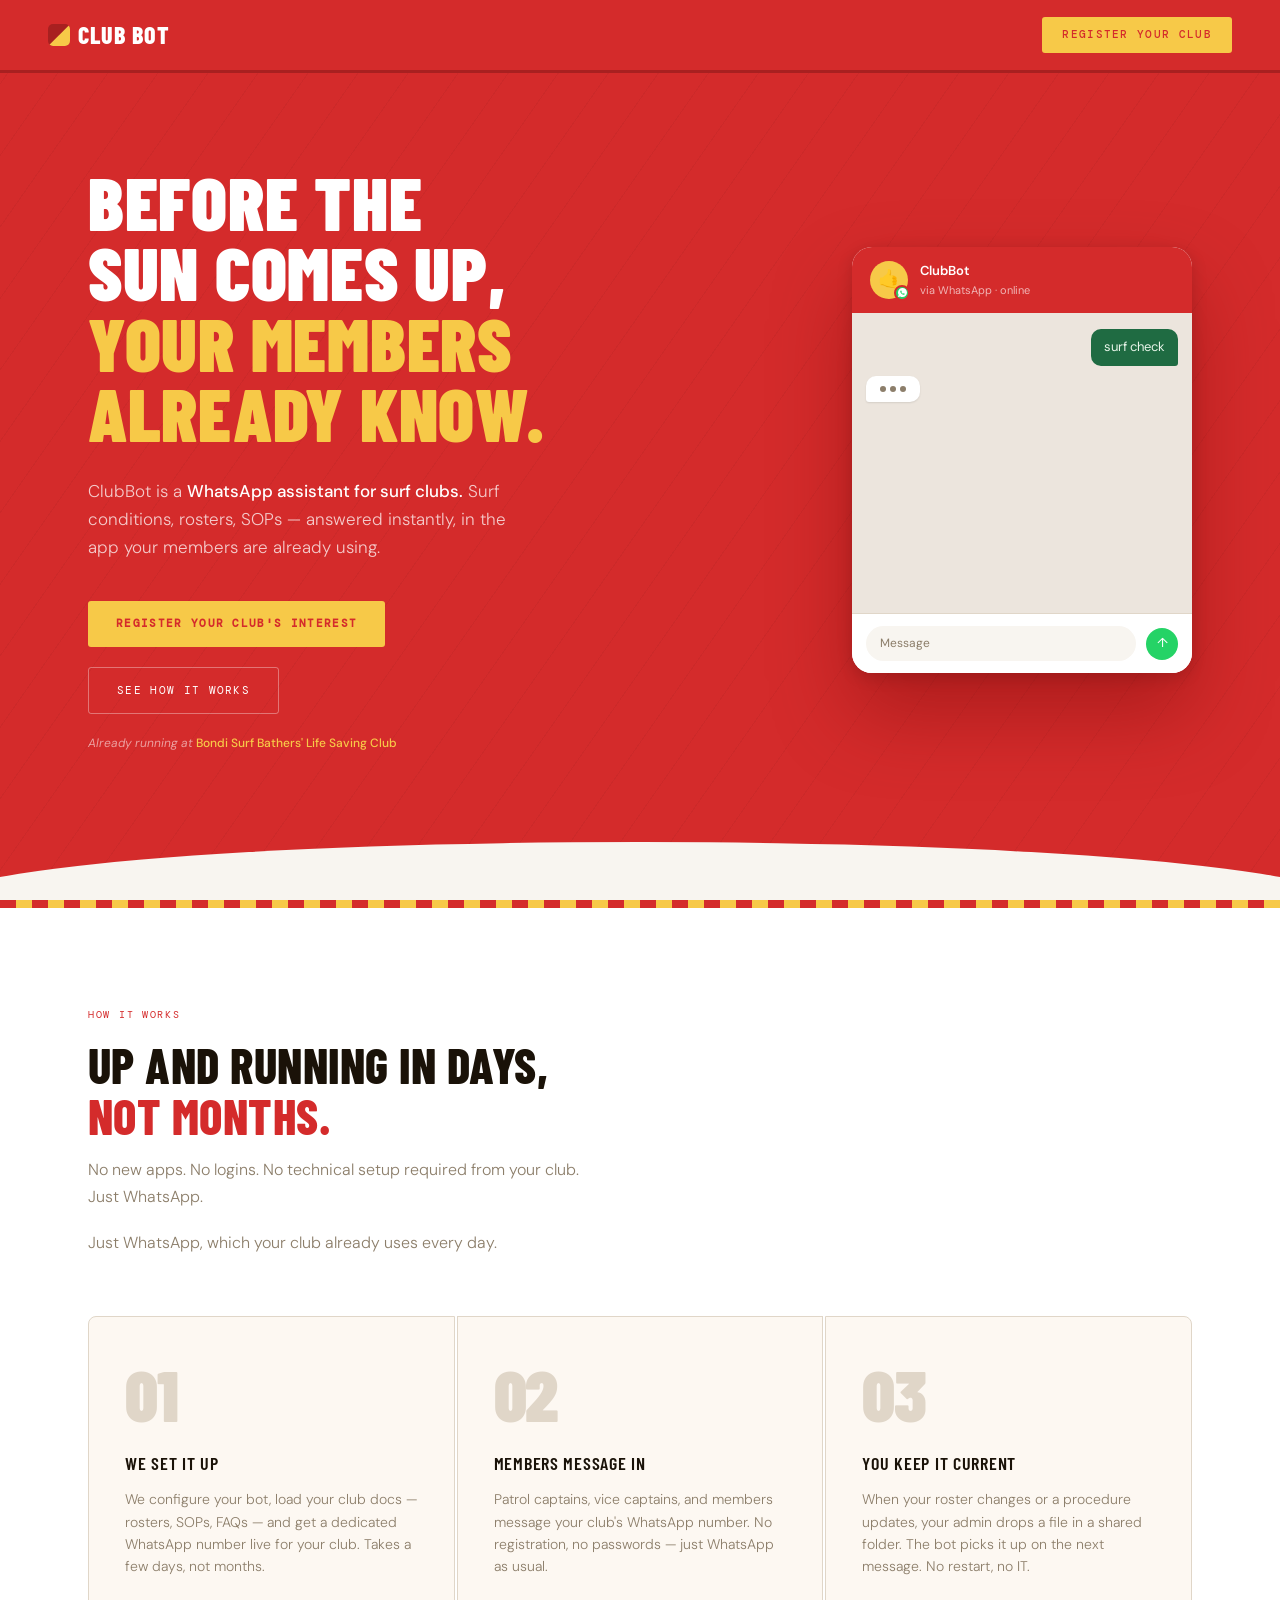
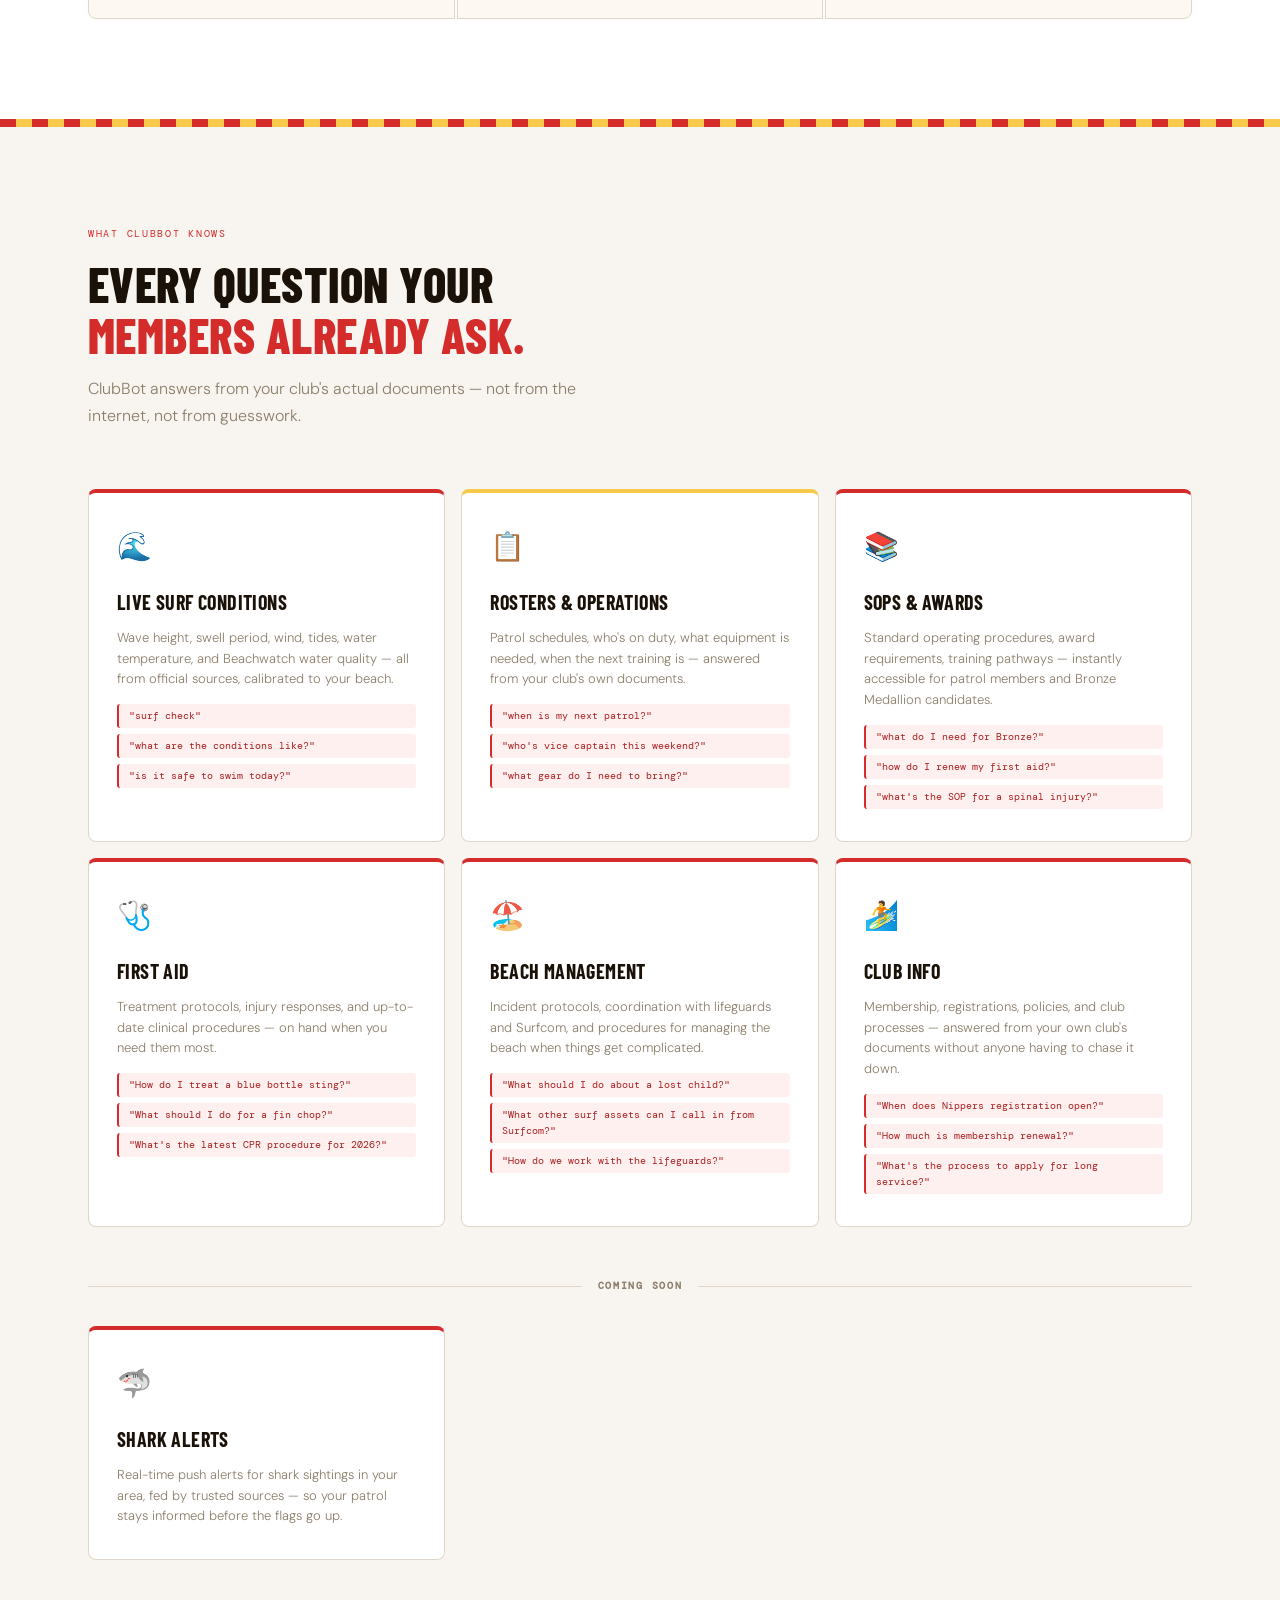
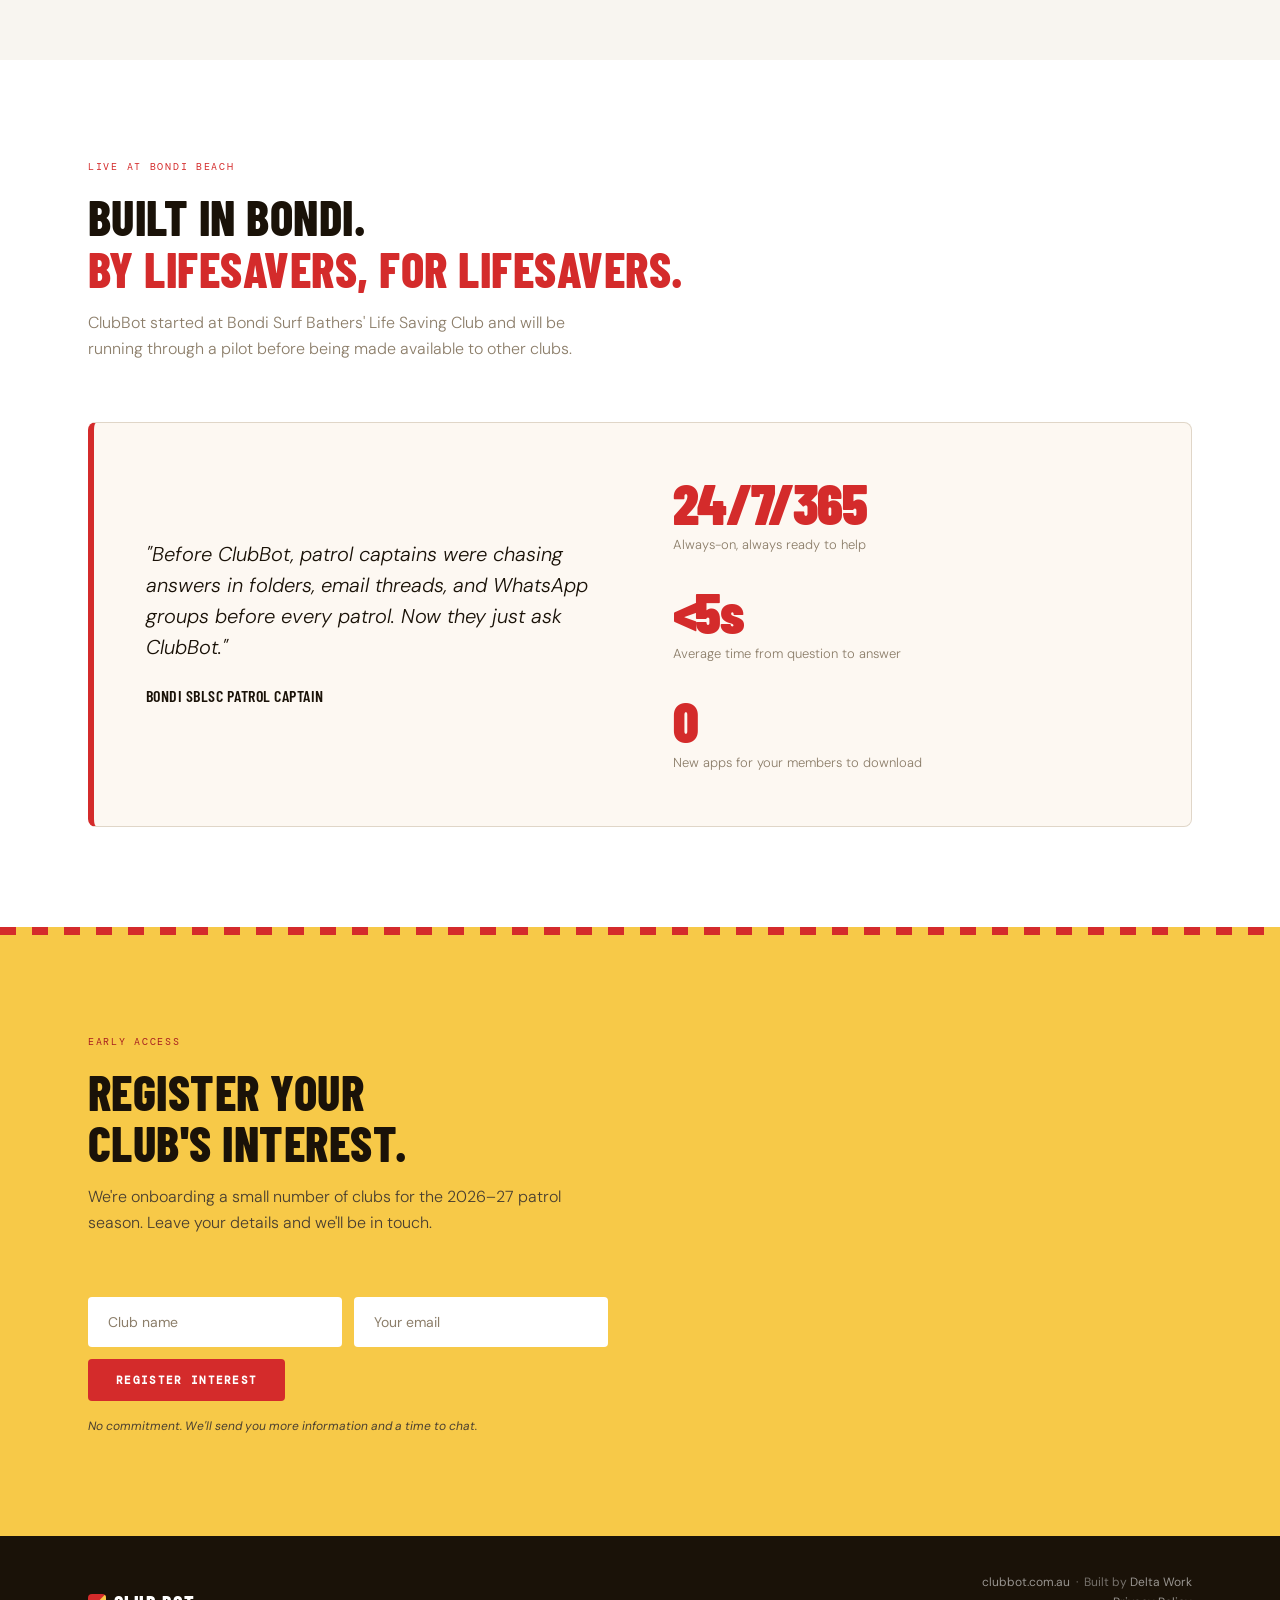
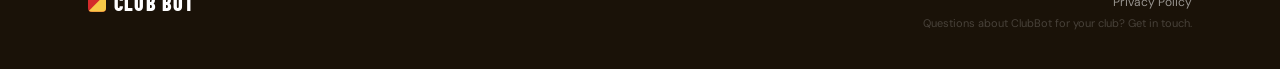
==== commit 829df972: "Restructure coming soon modules with a divider heading Replace the pill badge with a full-width "Com" ====
--- a/index.html
+++ b/index.html
@@ -622,18 +622,24 @@
   font-weight: 300;
 }
 
-.coming-soon-pill {
-  display: inline-block;
-  background: var(--yellow);
-  color: var(--ink);
+.handles-coming-soon-heading {
   font-family: var(--font-mono);
-  font-size: 10px;
-  font-weight: 600;
-  padding: 3px 9px;
-  border-radius: 20px;
-  text-transform: uppercase;
-  letter-spacing: 0.05em;
-  margin-bottom: 12px;
+  font-size: 9.5px;
+  letter-spacing: 0.18em;
+  text-transform: uppercase;
+  color: var(--ink-light);
+  margin: 52px 0 32px;
+  display: flex;
+  align-items: center;
+  gap: 16px;
+}
+
+.handles-coming-soon-heading::before,
+.handles-coming-soon-heading::after {
+  content: '';
+  flex: 1;
+  height: 1px;
+  background: var(--rule);
 }
 
 .handle-examples {
@@ -1122,10 +1128,12 @@
           <div class="handle-example">"What's the process to apply for long service?"</div>
         </div>
       </div>
+    </div>
+    <h2 class="handles-coming-soon-heading">Coming Soon</h2>
+    <div class="handles-grid">
       <div class="handle-card">
         <span class="handle-icon">🦈</span>
         <div class="handle-title">Shark alerts</div>
-        <div class="coming-soon-pill">Coming soon</div>
         <div class="handle-body">Real-time push alerts for shark sightings in your area, fed by trusted sources — so your patrol stays informed before the flags go up.</div>
       </div>
     </div>
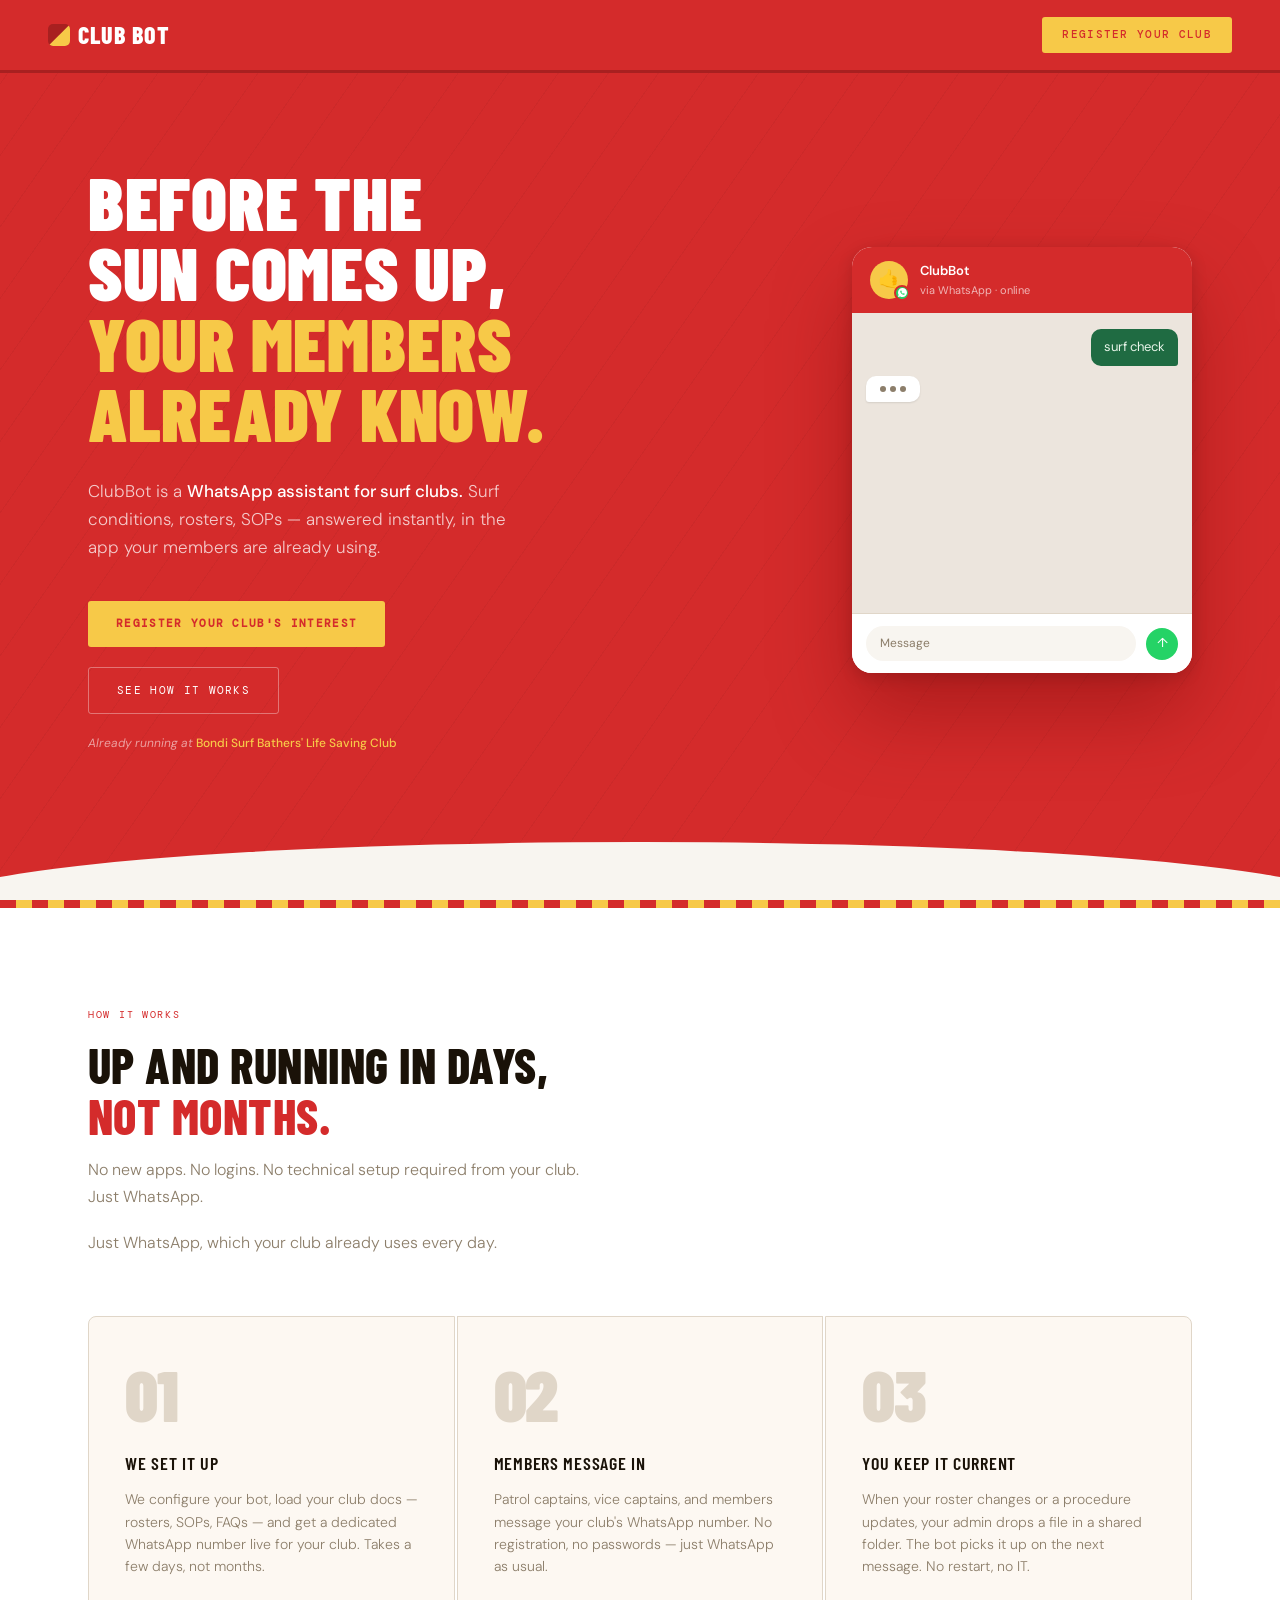
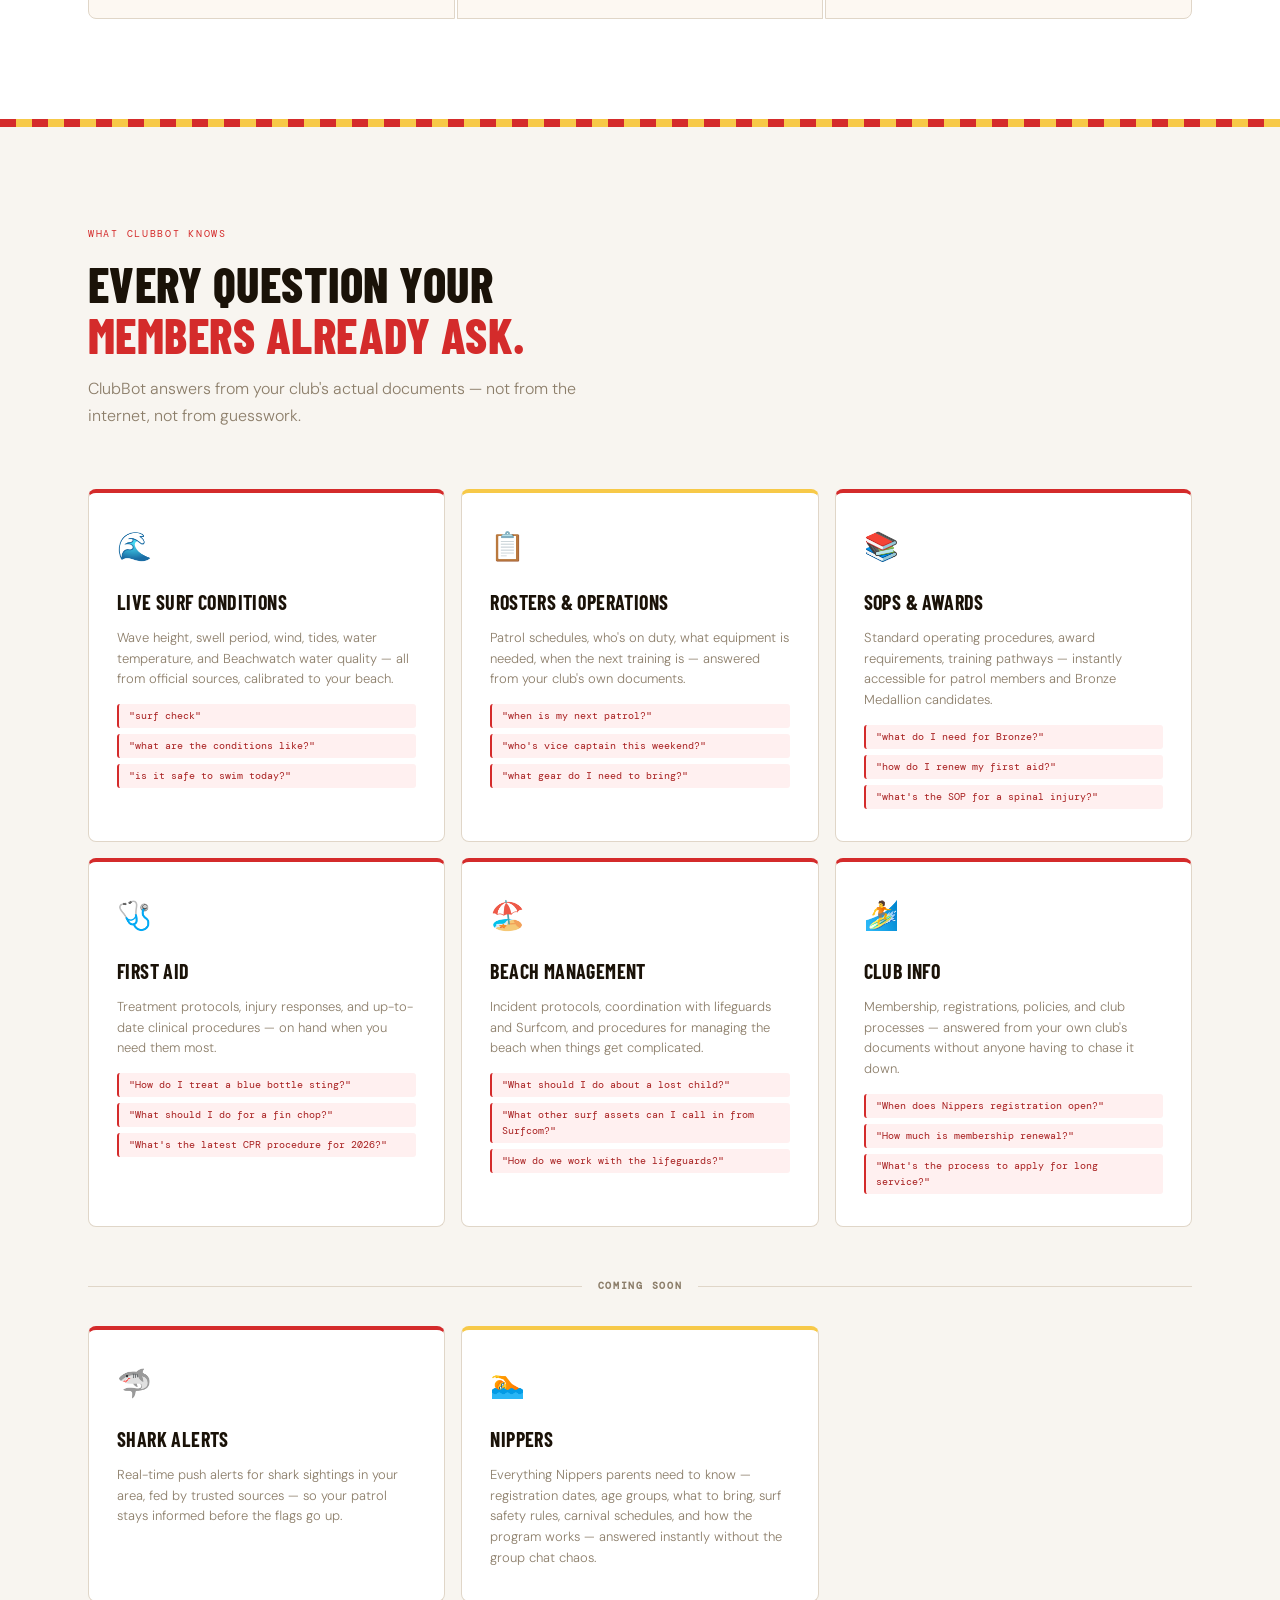
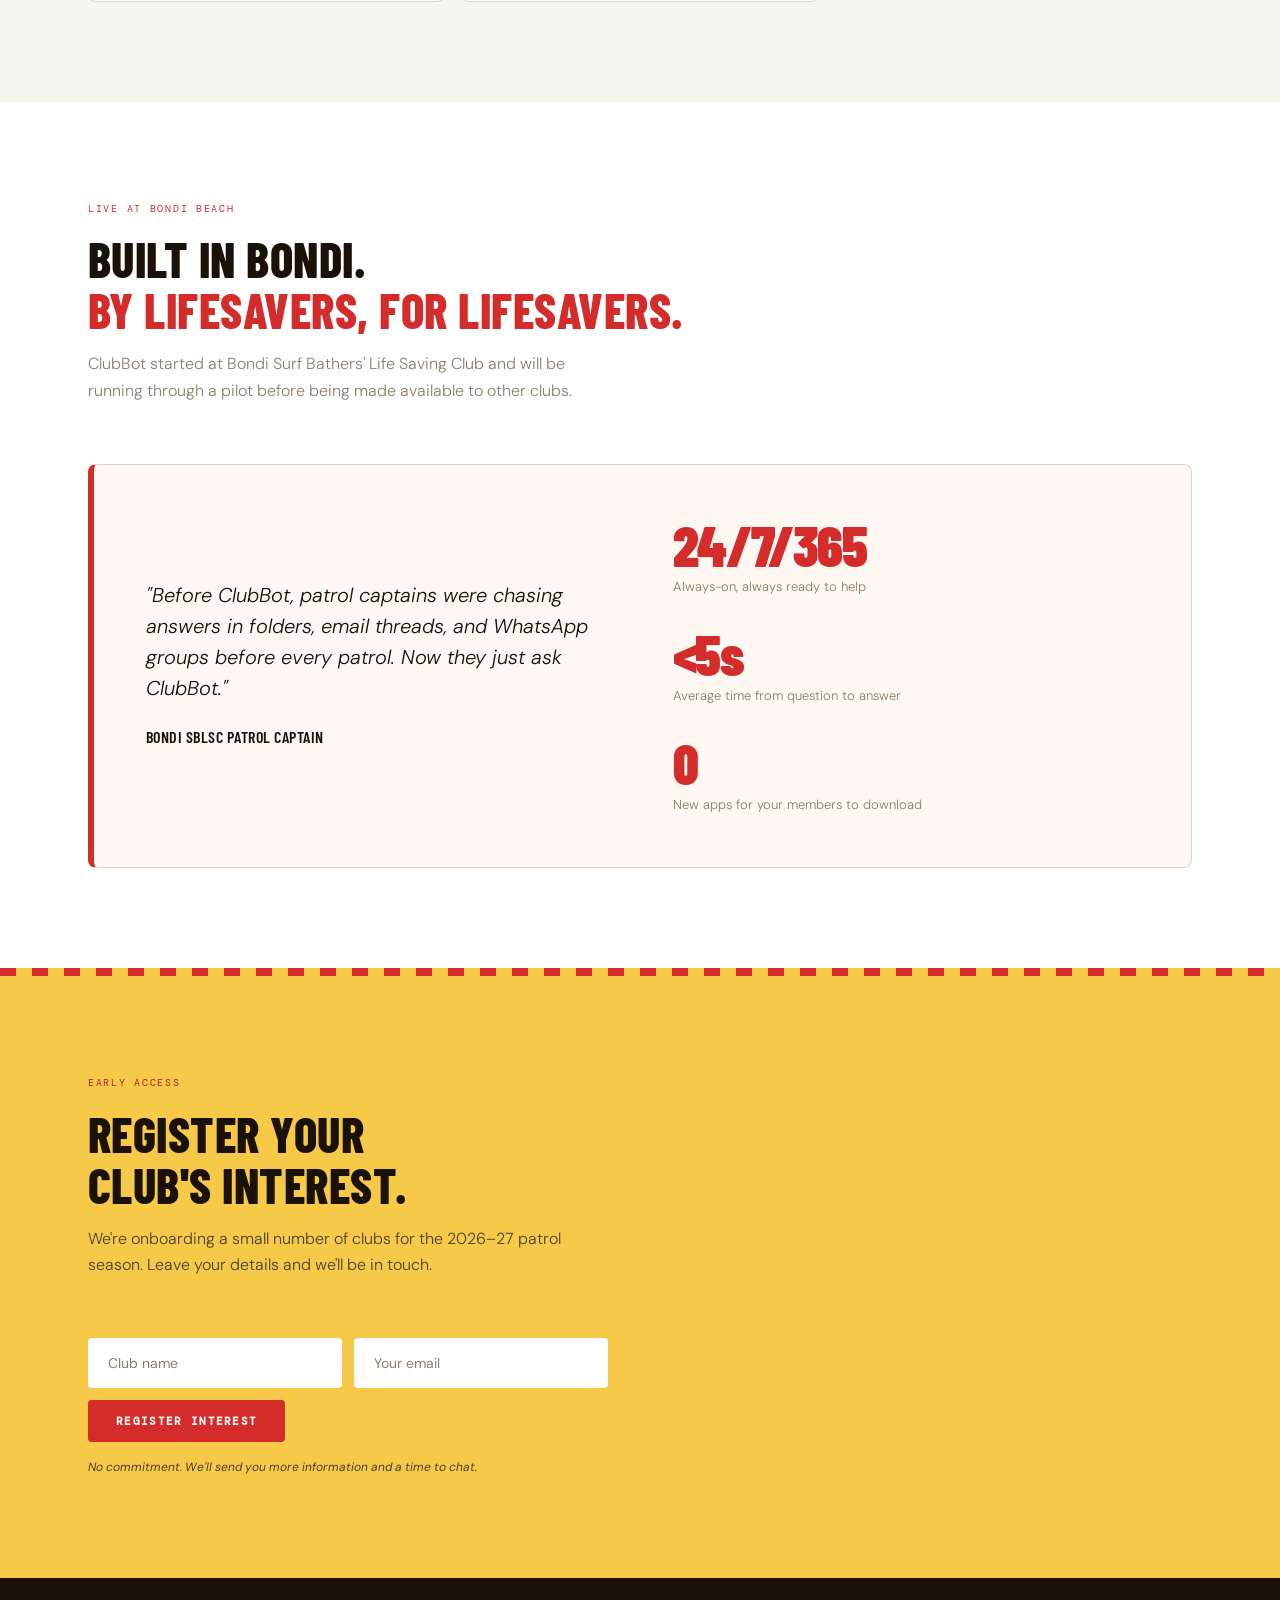
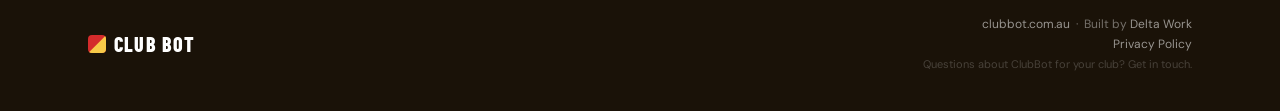
==== commit 7c075073: "Add Nippers module to coming soon section Co-Authored-By: Claude Sonnet 4.6 <noreply@anthropic.com>" ====
--- a/index.html
+++ b/index.html
@@ -1135,6 +1135,11 @@
         <span class="handle-icon">🦈</span>
         <div class="handle-title">Shark alerts</div>
         <div class="handle-body">Real-time push alerts for shark sightings in your area, fed by trusted sources — so your patrol stays informed before the flags go up.</div>
+      </div>
+      <div class="handle-card">
+        <span class="handle-icon">🏊</span>
+        <div class="handle-title">Nippers</div>
+        <div class="handle-body">Everything Nippers parents need to know — registration dates, age groups, what to bring, surf safety rules, carnival schedules, and how the program works — answered instantly without the group chat chaos.</div>
       </div>
     </div>
   </section>
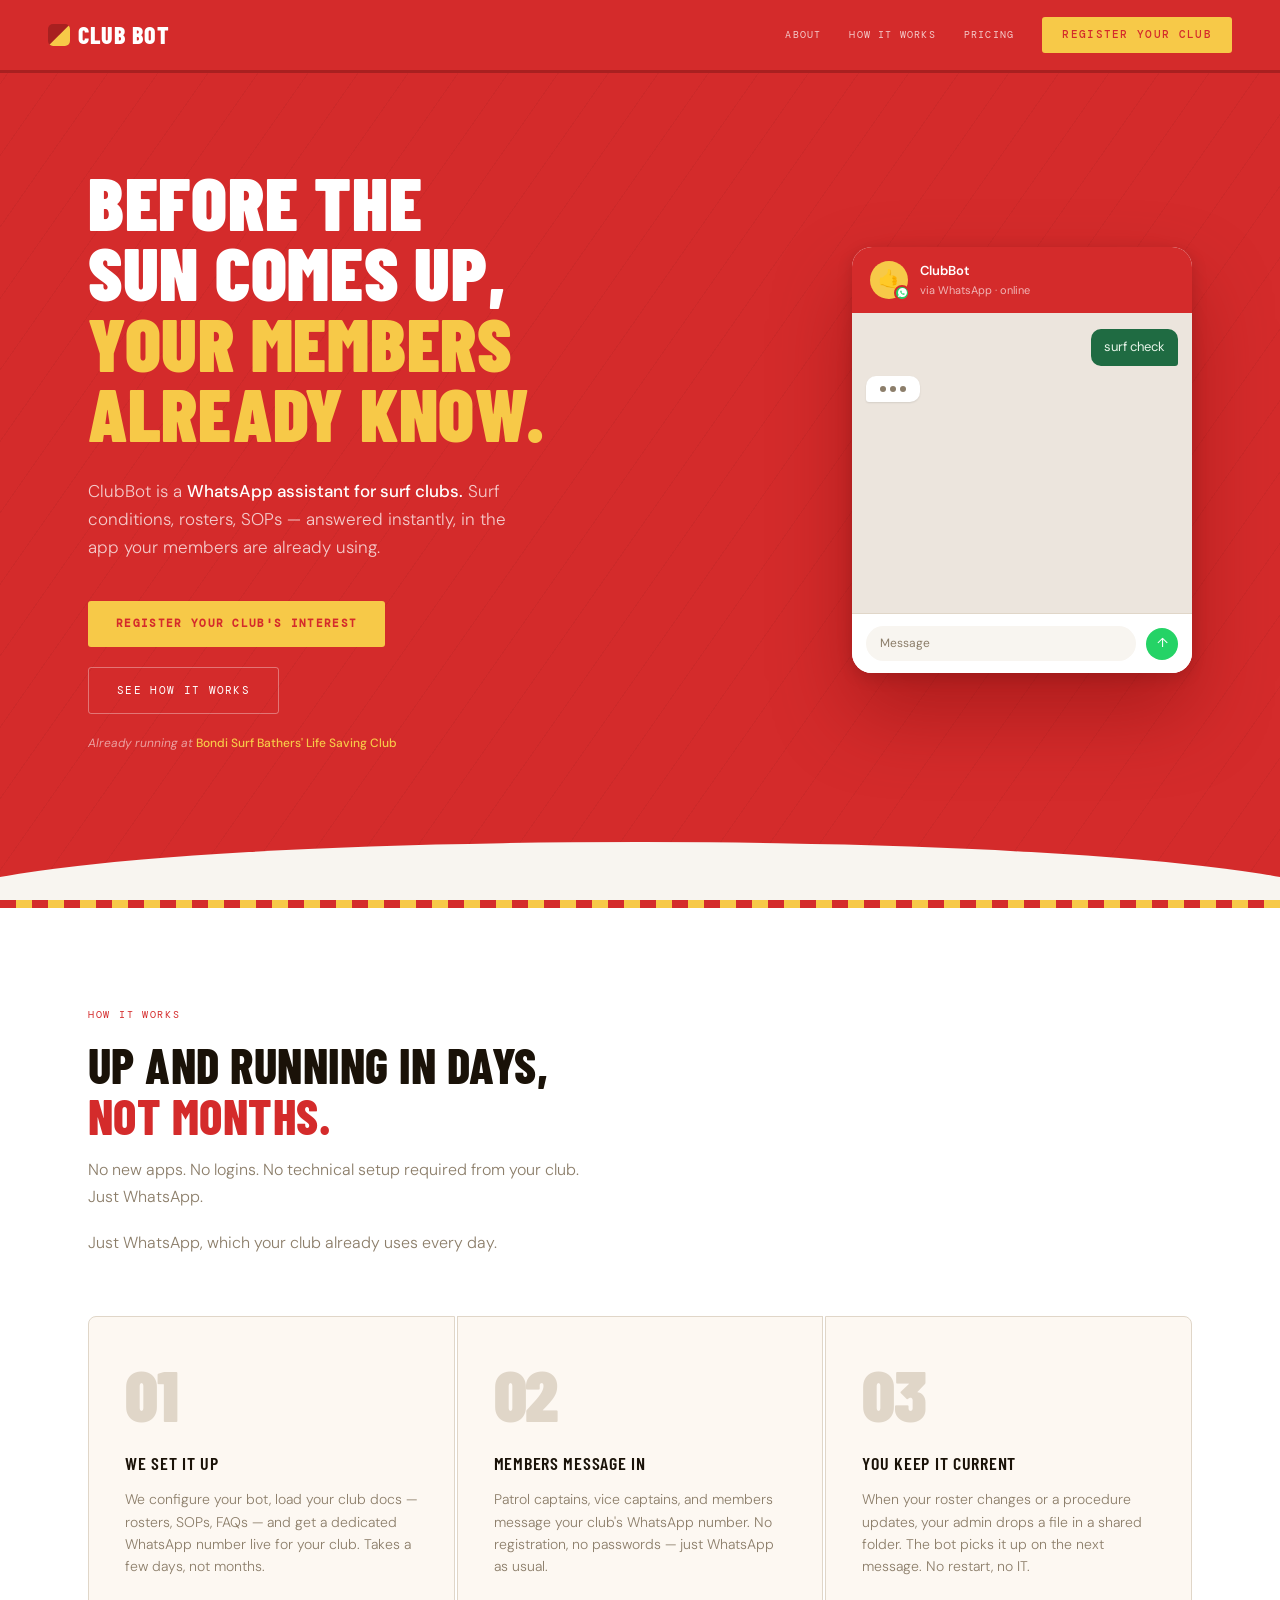
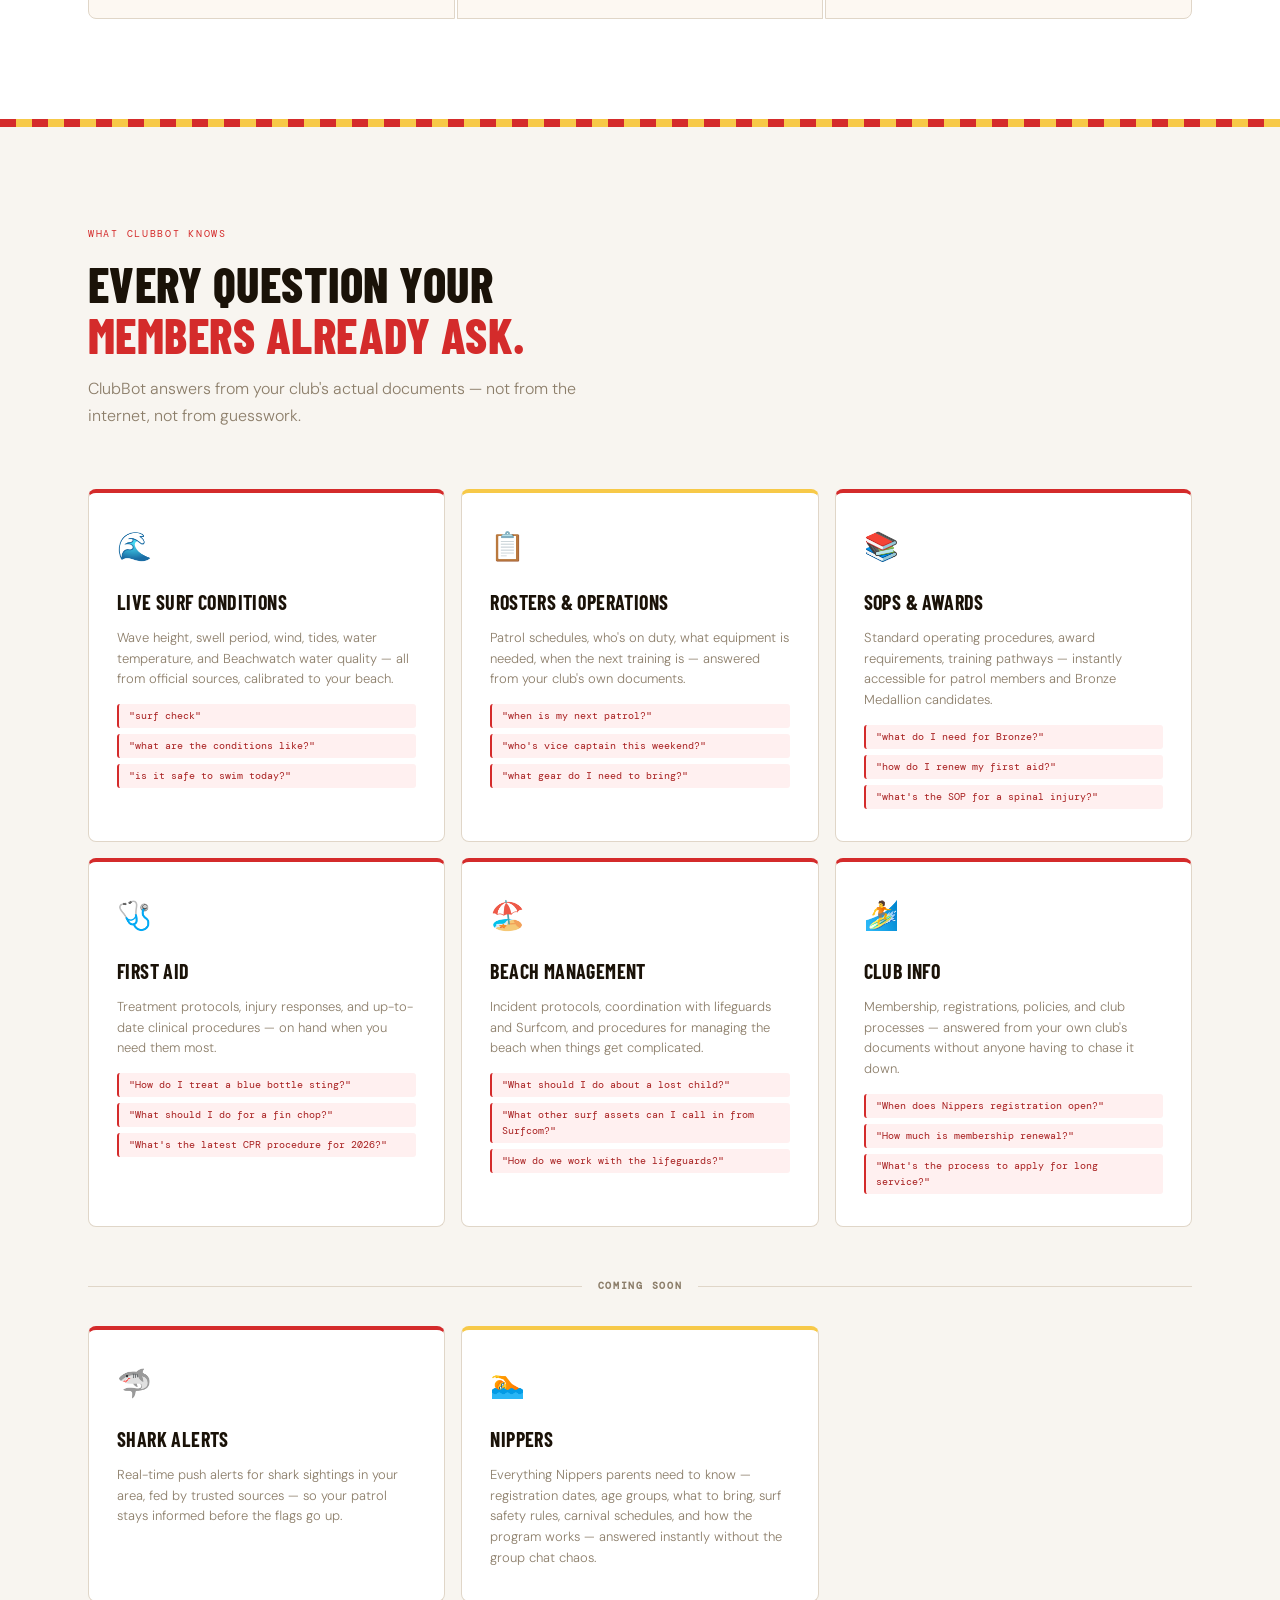
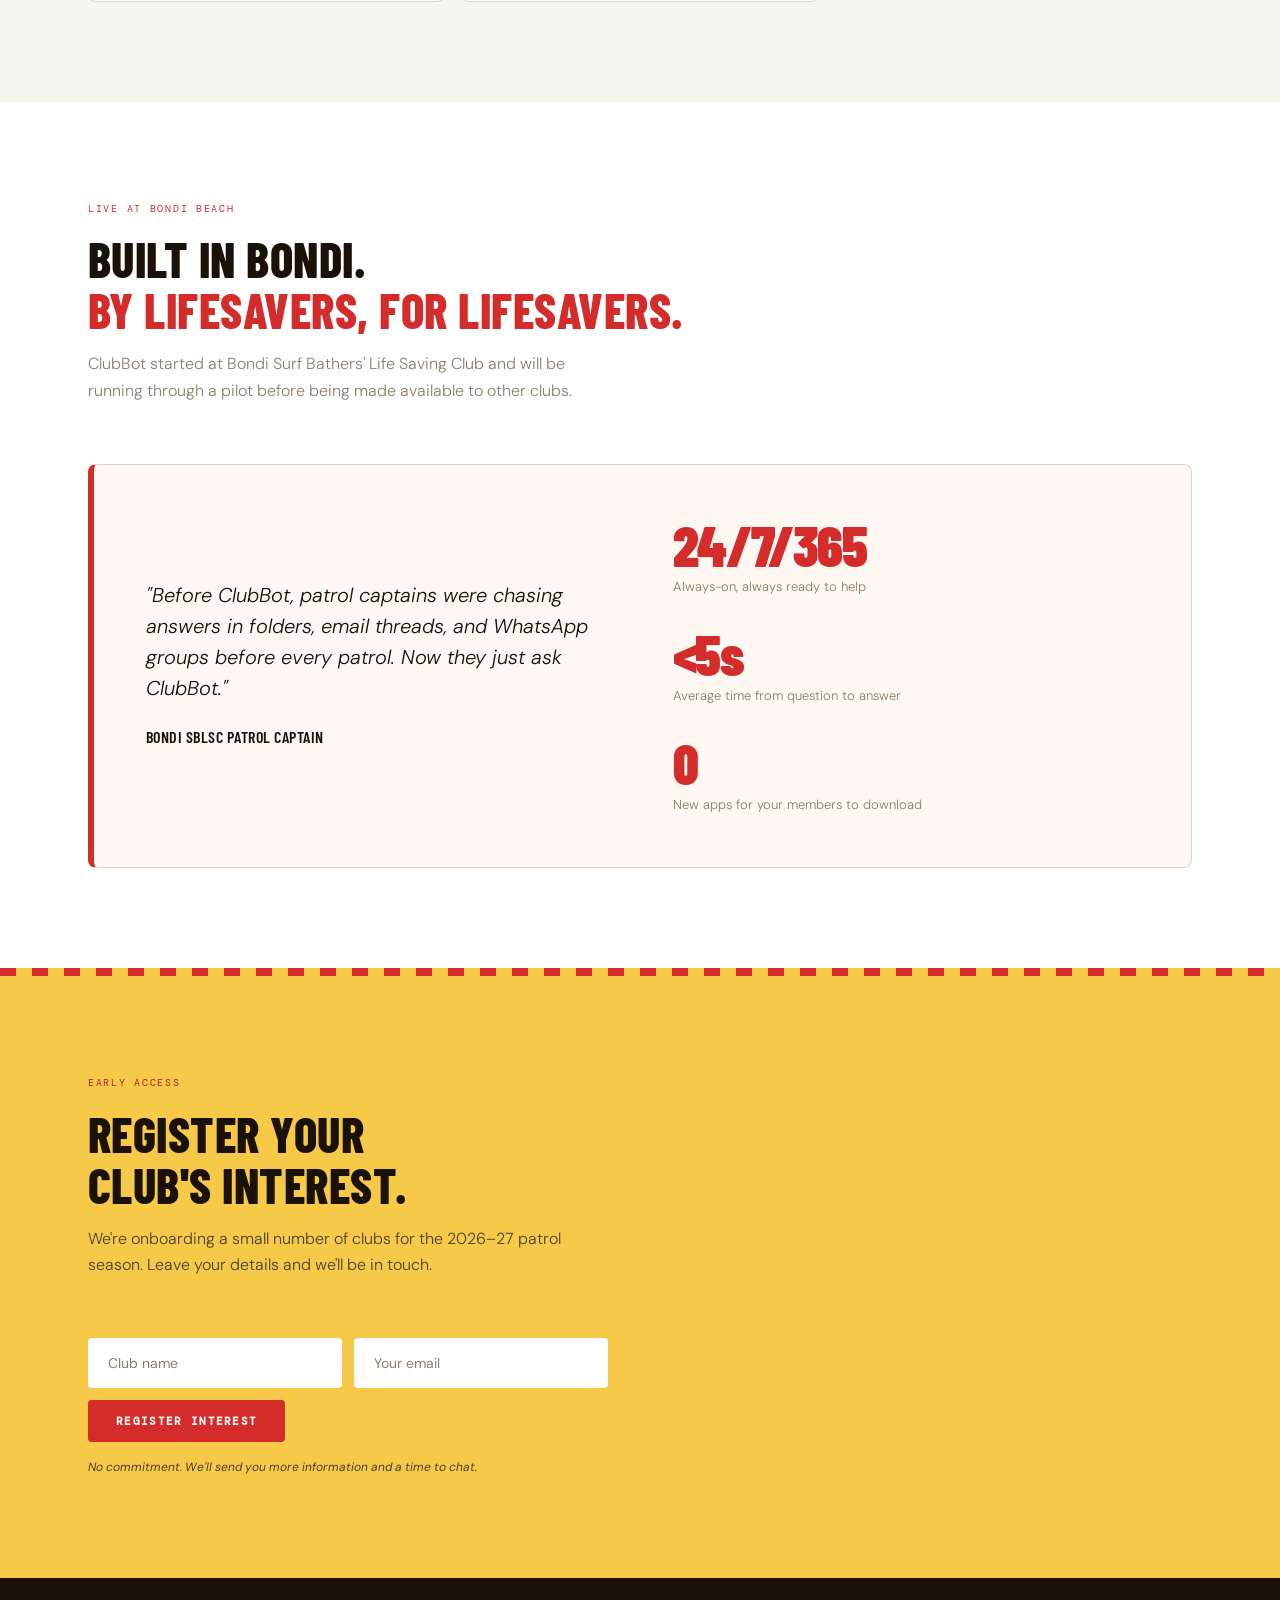
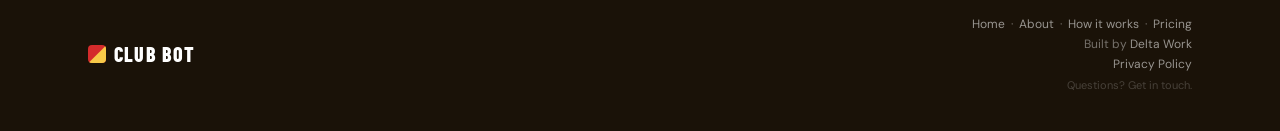
==== commit c099ad93: "feat: add about, how-it-works, pricing pages with shared CSS; consistent nav and footer across all p" ====
--- a/index.html
+++ b/index.html
@@ -36,960 +36,23 @@
 <link rel="preconnect" href="https://fonts.googleapis.com">
 <link rel="preconnect" href="https://fonts.gstatic.com" crossorigin>
 <link href="https://fonts.googleapis.com/css2?family=Barlow+Condensed:wght@600;700;800;900&family=DM+Sans:ital,wght@0,300;0,400;0,500;0,600;1,300&family=DM+Mono:wght@400;500&display=swap" rel="stylesheet">
-
-<style>
-/* ── Reset ─────────────────────────────────────── */
-*, *::before, *::after { box-sizing: border-box; margin: 0; padding: 0; }
-html { scroll-behavior: smooth; }
-
-/* ── Tokens ────────────────────────────────────── */
-:root {
-  --red:         #D42B2B;
-  --red-dark:    #A82020;
-  --red-deep:    #7a1616;
-  --yellow:      #F7C948;
-  --yellow-dim:  #d4a82a;
-  --white:       #FFFFFF;
-  --off-white:   #F8F5F0;
-  --sand:        #F0EAE0;
-  --sand-dark:   #E0D6C8;
-  --ink:         #1A1208;
-  --ink-mid:     #4A3F30;
-  --ink-light:   #8C7E6A;
-  --rule:        #E0D6C8;
-  --wa:          #25D366;
-  --wa-bubble:   #1f6b42;
-  --bot-bubble:  #f0e8d8;
-  --bot-text:    #2a1f0e;
-  --surface:     #FFFFFF;
-  --card:        #FDF8F2;
-  --hero-bg:     #C8241E;
-  --font-display: 'Barlow Condensed', sans-serif;
-  --font-body:    'DM Sans', sans-serif;
-  --font-mono:    'DM Mono', monospace;
-}
-
-body {
-  background: var(--off-white);
-  color: var(--ink);
-  font-family: var(--font-body);
-  font-size: 16px;
-  line-height: 1.6;
-  -webkit-font-smoothing: antialiased;
-}
-
-/* ── NAV ───────────────────────────────────────── */
-nav {
-  position: fixed;
-  top: 0; left: 0; right: 0;
-  z-index: 100;
-  display: flex;
-  align-items: center;
-  justify-content: space-between;
-  padding: 16px 48px;
-  background: var(--red);
-  border-bottom: 3px solid var(--red-dark);
-}
-
-.nav-logo {
-  font-family: var(--font-display);
-  font-weight: 800;
-  font-size: 24px;
-  letter-spacing: 0.04em;
-  text-transform: uppercase;
-  color: var(--white);
-  text-decoration: none;
-  display: flex;
-  align-items: center;
-  gap: 8px;
-}
-
-.nav-logo-mark {
-  width: 22px;
-  height: 22px;
-  border-radius: 5px;
-  background: var(--red-dark);
-  overflow: hidden;
-  position: relative;
-  flex-shrink: 0;
-}
-
-.nav-logo-mark::after {
-  content: '';
-  position: absolute;
-  inset: 0;
-  background: var(--yellow);
-  clip-path: polygon(100% 0, 100% 100%, 0 100%);
-}
-
-.nav-cta {
-  font-family: var(--font-mono);
-  font-size: 11px;
-  letter-spacing: 0.12em;
-  text-transform: uppercase;
-  color: var(--red);
-  background: var(--yellow);
-  padding: 9px 20px;
-  border-radius: 3px;
-  text-decoration: none;
-  cursor: pointer;
-  font-weight: 500;
-  transition: background 0.2s;
-}
-.nav-cta:hover { background: var(--yellow-dim); }
-
-/* ── HERO ──────────────────────────────────────── */
-.hero-wrap {
-  background: var(--red);
-  position: relative;
-  overflow: hidden;
-}
-
-/* Wave shape at the bottom */
-.hero-wrap::after {
-  content: '';
-  position: absolute;
-  bottom: -2px; left: 0; right: 0;
-  height: 60px;
-  background: var(--off-white);
-  clip-path: ellipse(55% 100% at 50% 100%);
-}
-
-.hero {
-  min-height: 100vh;
-  display: grid;
-  grid-template-columns: 1fr 1fr;
-  gap: 0;
-  align-items: center;
-  padding: 120px 48px 100px;
-  max-width: 1200px;
-  margin: 0 auto;
-  position: relative;
-  z-index: 1;
-}
-
-/* Subtle diagonal stripe texture in hero */
-.hero-wrap::before {
-  content: '';
-  position: absolute;
-  inset: 0;
-  background: repeating-linear-gradient(
-    -55deg,
-    transparent,
-    transparent 40px,
-    rgba(0,0,0,0.04) 40px,
-    rgba(0,0,0,0.04) 41px
-  );
-  pointer-events: none;
-}
-
-.hero-left { padding-right: 60px; }
-
-.hero-eyebrow {
-  font-family: var(--font-mono);
-  font-size: 10px;
-  letter-spacing: 0.18em;
-  text-transform: uppercase;
-  color: var(--yellow);
-  margin-bottom: 20px;
-  display: flex;
-  align-items: center;
-  gap: 10px;
-}
-
-.hero-eyebrow::before {
-  content: '';
-  display: inline-block;
-  width: 24px;
-  height: 2px;
-  background: var(--yellow);
-}
-
-.hero-headline {
-  font-family: var(--font-display);
-  font-weight: 900;
-  font-size: clamp(48px, 5.8vw, 76px);
-  line-height: 0.95;
-  letter-spacing: 0.01em;
-  text-transform: uppercase;
-  color: var(--white);
-  margin-bottom: 28px;
-}
-
-.hero-headline em {
-  font-style: normal;
-  color: var(--yellow);
-  display: block;
-}
-
-.hero-sub {
-  font-size: 17px;
-  line-height: 1.65;
-  color: rgba(255,255,255,0.75);
-  font-weight: 300;
-  max-width: 420px;
-  margin-bottom: 40px;
-}
-
-.hero-sub strong {
-  color: var(--white);
-  font-weight: 500;
-}
-
-.hero-actions {
-  display: flex;
-  align-items: center;
-  gap: 20px;
-  flex-wrap: wrap;
-}
-
-.btn-primary {
-  font-family: var(--font-mono);
-  font-size: 11px;
-  letter-spacing: 0.12em;
-  text-transform: uppercase;
-  color: var(--red);
-  background: var(--yellow);
-  padding: 14px 28px;
-  border-radius: 3px;
-  cursor: pointer;
-  border: none;
-  font-weight: 600;
-  transition: background 0.2s;
-  text-decoration: none;
-  display: inline-block;
-}
-.btn-primary:hover { background: var(--yellow-dim); }
-
-.btn-secondary {
-  font-family: var(--font-mono);
-  font-size: 11px;
-  letter-spacing: 0.12em;
-  text-transform: uppercase;
-  color: var(--white);
-  background: transparent;
-  padding: 14px 28px;
-  border-radius: 3px;
-  cursor: pointer;
-  border: 1.5px solid rgba(255,255,255,0.35);
-  transition: border-color 0.2s, color 0.2s;
-  text-decoration: none;
-  display: inline-block;
-}
-.btn-secondary:hover { border-color: var(--white); }
-
-.hero-proof {
-  font-size: 12px;
-  color: rgba(255,255,255,0.55);
-  font-style: italic;
-  margin-top: 20px;
-}
-
-.hero-proof strong {
-  color: var(--yellow);
-  font-style: normal;
-  font-weight: 500;
-}
-
-/* ── CHAT DEMO ─────────────────────────────────── */
-.chat-demo {
-  background: var(--white);
-  border-radius: 20px;
-  overflow: hidden;
-  box-shadow: 0 40px 80px rgba(100,0,0,0.35), 0 4px 16px rgba(0,0,0,0.15);
-  max-width: 340px;
-  margin-left: auto;
-}
-
-.chat-header {
-  background: var(--red);
-  padding: 14px 18px;
-  display: flex;
-  align-items: center;
-  gap: 12px;
-}
-
-.chat-avatar {
-  width: 38px;
-  height: 38px;
-  border-radius: 50%;
-  background: var(--yellow);
-  display: flex;
-  align-items: center;
-  justify-content: center;
-  font-size: 18px;
-  flex-shrink: 0;
-  position: relative;
-}
-
-.chat-avatar-wa {
-  position: absolute;
-  bottom: -2px;
-  right: -2px;
-  width: 16px;
-  height: 16px;
-  background: var(--wa);
-  border-radius: 50%;
-  border: 2px solid var(--red);
-  display: flex;
-  align-items: center;
-  justify-content: center;
-}
-
-.chat-info-name {
-  font-size: 13px;
-  font-weight: 600;
-  color: var(--white);
-}
-
-.chat-info-status {
-  font-size: 11px;
-  color: rgba(255,255,255,0.65);
-}
-
-.chat-messages {
-  padding: 16px 14px;
-  min-height: 300px;
-  background: #ECE5DD;
-  display: flex;
-  flex-direction: column;
-  gap: 10px;
-}
-
-.msg {
-  max-width: 82%;
-  padding: 9px 13px;
-  border-radius: 10px;
-  font-size: 13px;
-  line-height: 1.45;
-  opacity: 0;
-  transform: translateY(6px);
-  transition: opacity 0.35s ease, transform 0.35s ease;
-}
-
-.msg.visible {
-  opacity: 1;
-  transform: translateY(0);
-}
-
-.msg-user {
-  background: var(--wa-bubble);
-  color: #e8f5e9;
-  align-self: flex-end;
-  border-bottom-right-radius: 3px;
-}
-
-.msg-bot {
-  background: var(--white);
-  color: var(--bot-text);
-  align-self: flex-start;
-  border-bottom-left-radius: 3px;
-  box-shadow: 0 1px 2px rgba(0,0,0,0.1);
-}
-
-.msg-bot strong {
-  color: var(--red);
-  font-weight: 600;
-}
-
-.msg-bot .conditions-row {
-  display: flex;
-  gap: 6px;
-  flex-wrap: wrap;
-  margin-top: 7px;
-}
-
-.cond-pill {
-  background: transparent;
-  color: var(--ink);
-  font-family: var(--font-mono);
-  font-size: 10px;
-  padding: 3px 9px;
-  border-radius: 20px;
-  white-space: nowrap;
-  border: 1.5px solid var(--yellow);
-}
-
-.typing-indicator {
-  background: var(--white);
-  align-self: flex-start;
-  padding: 10px 14px;
-  border-radius: 10px;
-  border-bottom-left-radius: 3px;
-  opacity: 0;
-  transition: opacity 0.3s ease;
-  display: flex;
-  gap: 4px;
-  align-items: center;
-  box-shadow: 0 1px 2px rgba(0,0,0,0.1);
-}
-
-.typing-indicator.visible { opacity: 1; }
-
-.dot {
-  width: 6px;
-  height: 6px;
-  background: var(--ink-light);
-  border-radius: 50%;
-  animation: bounce 1.2s infinite ease-in-out;
-}
-.dot:nth-child(2) { animation-delay: 0.2s; }
-.dot:nth-child(3) { animation-delay: 0.4s; }
-
-@keyframes bounce {
-  0%, 80%, 100% { transform: translateY(0); }
-  40% { transform: translateY(-5px); }
-}
-
-.chat-input-bar {
-  padding: 12px 14px;
-  background: var(--white);
-  border-top: 1px solid var(--rule);
-  display: flex;
-  align-items: center;
-  gap: 10px;
-}
-
-.chat-input-fake {
-  flex: 1;
-  background: var(--off-white);
-  border-radius: 20px;
-  padding: 8px 14px;
-  font-size: 12px;
-  color: var(--ink-light);
-  cursor: default;
-}
-
-.chat-send {
-  width: 32px;
-  height: 32px;
-  background: var(--wa);
-  border-radius: 50%;
-  display: flex;
-  align-items: center;
-  justify-content: center;
-  color: white;
-  font-size: 13px;
-}
-
-/* ── SECTION COMMONS ───────────────────────────── */
-section {
-  padding: 100px 48px;
-  max-width: 1200px;
-  margin: 0 auto;
-}
-
-.section-eyebrow {
-  font-family: var(--font-mono);
-  font-size: 9.5px;
-  letter-spacing: 0.18em;
-  text-transform: uppercase;
-  color: var(--red);
-  margin-bottom: 16px;
-}
-
-.section-title {
-  font-family: var(--font-display);
-  font-weight: 800;
-  font-size: clamp(32px, 3.8vw, 50px);
-  line-height: 1.05;
-  letter-spacing: 0.01em;
-  text-transform: uppercase;
-  color: var(--ink);
-  margin-bottom: 16px;
-}
-
-.section-title em {
-  font-style: normal;
-  color: var(--red);
-}
-
-.section-sub {
-  font-size: 16px;
-  line-height: 1.65;
-  color: var(--ink-light);
-  font-weight: 300;
-  max-width: 520px;
-  margin-bottom: 60px;
-}
-
-/* ── FLAG STRIPE DIVIDER ───────────────────────── */
-.flag-stripe {
-  height: 8px;
-  background: repeating-linear-gradient(
-    90deg,
-    var(--red) 0px,
-    var(--red) 50%,
-    var(--yellow) 50%,
-    var(--yellow) 100%
-  );
-  background-size: 32px 8px;
-}
-
-/* ── HOW IT WORKS ──────────────────────────────── */
-.how-wrap { background: var(--white); }
-
-.steps {
-  display: grid;
-  grid-template-columns: repeat(3, 1fr);
-  gap: 2px;
-}
-
-.step {
-  background: var(--card);
-  padding: 40px 36px;
-  position: relative;
-  border: 1px solid var(--rule);
-}
-
-.step:first-child { border-radius: 8px 0 0 8px; }
-.step:last-child { border-radius: 0 8px 8px 0; }
-
-.step-num {
-  font-family: var(--font-display);
-  font-weight: 900;
-  font-size: 72px;
-  color: var(--sand-dark);
-  line-height: 1;
-  margin-bottom: 20px;
-  letter-spacing: -0.02em;
-}
-
-.step-title {
-  font-size: 15px;
-  font-weight: 600;
-  color: var(--ink);
-  margin-bottom: 10px;
-  text-transform: uppercase;
-  letter-spacing: 0.04em;
-  font-family: var(--font-display);
-  font-size: 18px;
-}
-
-.step-body {
-  font-size: 14px;
-  color: var(--ink-light);
-  line-height: 1.6;
-  font-weight: 300;
-}
-
-/* ── WHAT IT HANDLES ───────────────────────────── */
-.handles-wrap { background: var(--off-white); }
-
-.handles-grid {
-  display: grid;
-  grid-template-columns: repeat(3, 1fr);
-  gap: 16px;
-}
-
-.handle-card {
-  background: var(--white);
-  border: 1px solid var(--rule);
-  border-radius: 8px;
-  padding: 32px 28px;
-  transition: box-shadow 0.2s, transform 0.2s;
-  border-top: 4px solid var(--red);
-}
-
-.handle-card:nth-child(2) { border-top-color: var(--yellow); }
-.handle-card:nth-child(3) { border-top-color: var(--red); }
-
-.handle-card:hover {
-  box-shadow: 0 8px 32px rgba(212,43,43,0.1);
-  transform: translateY(-2px);
-}
-
-.handle-icon {
-  font-size: 28px;
-  margin-bottom: 16px;
-  display: block;
-}
-
-.handle-title {
-  font-family: var(--font-display);
-  font-size: 20px;
-  font-weight: 700;
-  text-transform: uppercase;
-  letter-spacing: 0.02em;
-  color: var(--ink);
-  margin-bottom: 10px;
-}
-
-.handle-body {
-  font-size: 13px;
-  color: var(--ink-light);
-  line-height: 1.6;
-  font-weight: 300;
-}
-
-.handles-coming-soon-heading {
-  font-family: var(--font-mono);
-  font-size: 9.5px;
-  letter-spacing: 0.18em;
-  text-transform: uppercase;
-  color: var(--ink-light);
-  margin: 52px 0 32px;
-  display: flex;
-  align-items: center;
-  gap: 16px;
-}
-
-.handles-coming-soon-heading::before,
-.handles-coming-soon-heading::after {
-  content: '';
-  flex: 1;
-  height: 1px;
-  background: var(--rule);
-}
-
-.handle-examples {
-  margin-top: 14px;
-  display: flex;
-  flex-direction: column;
-  gap: 6px;
-}
-
-.handle-example {
-  font-family: var(--font-mono);
-  font-size: 10px;
-  color: var(--red-dark);
-  background: #FFF0F0;
-  padding: 4px 10px;
-  border-radius: 3px;
-  border-left: 2px solid var(--red);
-}
-
-/* ── PRICING ───────────────────────────────────── */
-.pricing-wrap { background: var(--red); }
-
-.pricing-wrap .section-eyebrow { color: var(--yellow); }
-.pricing-wrap .section-title { color: var(--white); }
-.pricing-wrap .section-sub { color: rgba(255,255,255,0.65); }
-
-.pricing-card {
-  background: var(--white);
-  border-radius: 8px;
-  padding: 52px;
-  max-width: 680px;
-  position: relative;
-  overflow: hidden;
-  box-shadow: 0 24px 60px rgba(0,0,0,0.2);
-}
-
-.pricing-card::before {
-  content: '';
-  position: absolute;
-  top: 0; left: 0; right: 0;
-  height: 6px;
-  background: var(--yellow);
-}
-
-.pricing-club-label {
-  font-family: var(--font-mono);
-  font-size: 9px;
-  letter-spacing: 0.14em;
-  text-transform: uppercase;
-  color: var(--ink-light);
-  margin-bottom: 28px;
-}
-
-.pricing-rows {
-  display: flex;
-  flex-direction: column;
-  margin-bottom: 36px;
-}
-
-.pricing-row {
-  display: flex;
-  justify-content: space-between;
-  align-items: center;
-  padding: 18px 0;
-  border-bottom: 1px solid var(--rule);
-}
-
-.pricing-row:first-child { padding-top: 0; }
-.pricing-row:last-child { border-bottom: none; padding-bottom: 0; }
-
-.pricing-row-left {}
-
-.pricing-label {
-  font-size: 14px;
-  color: var(--ink);
-  font-weight: 500;
-}
-
-.pricing-note {
-  font-size: 12px;
-  color: var(--ink-light);
-  font-style: italic;
-  line-height: 1.4;
-  margin-top: 3px;
-}
-
-.pricing-value {
-  font-family: var(--font-display);
-  font-weight: 800;
-  font-size: 32px;
-  color: var(--red);
-  letter-spacing: -0.01em;
-  text-align: right;
-  white-space: nowrap;
-}
-
-.pricing-value span {
-  font-family: var(--font-body);
-  font-size: 13px;
-  font-weight: 400;
-  color: var(--ink-light);
-}
-
-.pricing-includes {
-  display: flex;
-  flex-direction: column;
-  gap: 9px;
-}
-
-.pricing-include {
-  font-size: 13px;
-  color: var(--ink-mid);
-  display: flex;
-  gap: 10px;
-  align-items: baseline;
-}
-
-.pricing-include::before {
-  content: '✓';
-  color: var(--red);
-  font-weight: 700;
-  flex-shrink: 0;
-  font-size: 12px;
-}
-
-/* ── PROOF ─────────────────────────────────────── */
-.proof-wrap { background: var(--white); }
-
-.proof-card {
-  background: var(--card);
-  border-radius: 8px;
-  padding: 52px;
-  display: grid;
-  grid-template-columns: 1fr 1fr;
-  gap: 60px;
-  align-items: center;
-  border: 1px solid var(--rule);
-  border-left: 6px solid var(--red);
-}
-
-.proof-quote {
-  font-size: 20px;
-  line-height: 1.55;
-  color: var(--ink);
-  font-weight: 300;
-  font-style: italic;
-}
-
-.proof-source {
-  margin-top: 20px;
-  font-style: normal;
-  font-size: 13px;
-  color: var(--ink-light);
-}
-
-.proof-source strong {
-  color: var(--ink);
-  font-weight: 600;
-  font-family: var(--font-display);
-  font-size: 16px;
-  text-transform: uppercase;
-  letter-spacing: 0.03em;
-  display: block;
-  margin-bottom: 2px;
-}
-
-.proof-stats {
-  display: flex;
-  flex-direction: column;
-  gap: 28px;
-}
-
-.proof-stat-num {
-  font-family: var(--font-display);
-  font-weight: 900;
-  font-size: 56px;
-  color: var(--red);
-  letter-spacing: -0.02em;
-  line-height: 1;
-  margin-bottom: 4px;
-}
-
-.proof-stat-label {
-  font-size: 13px;
-  color: var(--ink-light);
-  font-weight: 300;
-}
-
-/* ── CTA ───────────────────────────────────────── */
-.cta-wrap { background: var(--yellow); }
-
-.cta-wrap .section-eyebrow { color: var(--red-dark); }
-.cta-wrap .section-title { color: var(--ink); }
-.cta-wrap .section-sub { color: var(--ink-mid); }
-
-.interest-form {
-  display: flex;
-  gap: 12px;
-  max-width: 520px;
-  margin: 0 0 16px;
-  flex-wrap: wrap;
-}
-
-.interest-input {
-  flex: 1;
-  min-width: 200px;
-  background: var(--white);
-  border: 2px solid transparent;
-  border-radius: 4px;
-  padding: 14px 18px;
-  font-family: var(--font-body);
-  font-size: 14px;
-  color: var(--ink);
-  outline: none;
-  transition: border-color 0.2s;
-}
-
-.interest-input:focus { border-color: var(--red); }
-.interest-input::placeholder { color: var(--ink-light); }
-
-.btn-cta {
-  font-family: var(--font-mono);
-  font-size: 11px;
-  letter-spacing: 0.12em;
-  text-transform: uppercase;
-  color: var(--white);
-  background: var(--red);
-  padding: 14px 28px;
-  border-radius: 4px;
-  cursor: pointer;
-  border: none;
-  font-weight: 600;
-  transition: background 0.2s;
-}
-.btn-cta:hover { background: var(--red-dark); }
-
-.interest-note {
-  font-size: 12px;
-  color: var(--ink-mid);
-  font-style: italic;
-}
-
-/* ── FOOTER ────────────────────────────────────── */
-.footer-wrap {
-  background: var(--ink);
-}
-
-footer {
-  padding: 36px 48px;
-  max-width: 1200px;
-  margin: 0 auto;
-  display: flex;
-  justify-content: space-between;
-  align-items: center;
-  gap: 20px;
-  flex-wrap: wrap;
-}
-
-.footer-logo {
-  font-family: var(--font-display);
-  font-weight: 800;
-  font-size: 20px;
-  text-transform: uppercase;
-  letter-spacing: 0.06em;
-  color: var(--white);
-  display: flex;
-  align-items: center;
-  gap: 8px;
-}
-
-.footer-logo-dot {
-  width: 18px;
-  height: 18px;
-  border-radius: 4px;
-  background: var(--red);
-  overflow: hidden;
-  position: relative;
-  flex-shrink: 0;
-}
-
-.footer-logo-dot::after {
-  content: '';
-  position: absolute;
-  inset: 0;
-  background: var(--yellow);
-  clip-path: polygon(100% 0, 100% 100%, 0 100%);
-}
-
-.footer-right {
-  font-size: 12px;
-  color: rgba(255,255,255,0.4);
-  text-align: right;
-  line-height: 1.7;
-}
-
-.footer-right a {
-  color: rgba(255,255,255,0.55);
-  text-decoration: none;
-}
-
-.footer-right a:hover { color: var(--yellow); }
-
-/* ── RESPONSIVE ────────────────────────────────── */
-@media (max-width: 900px) {
-  nav { padding: 14px 20px; }
-
-  .hero {
-    grid-template-columns: 1fr;
-    padding: 100px 20px 80px;
-    gap: 48px;
-  }
-
-  .hero-left { padding-right: 0; }
-  .chat-demo { margin: 0 auto; }
-
-  section { padding: 72px 20px; }
-
-  .steps { grid-template-columns: 1fr; gap: 2px; }
-  .step:first-child { border-radius: 8px 8px 0 0; }
-  .step:last-child { border-radius: 0 0 8px 8px; }
-
-  .handles-grid { grid-template-columns: 1fr; }
-
-  .proof-card {
-    grid-template-columns: 1fr;
-    padding: 32px 24px;
-    gap: 36px;
-  }
-
-  .pricing-card { padding: 32px 24px; }
-  footer { padding: 24px 20px; flex-direction: column; align-items: flex-start; }
-  .footer-right { text-align: left; }
-}
-
-@media (prefers-reduced-motion: reduce) {
-  .msg, .typing-indicator { transition: none; }
-  .dot { animation: none; }
-}
-</style>
+<link rel="stylesheet" href="/style.css">
 </head>
 
 <body>
 
 <!-- NAV -->
 <nav>
-  <a class="nav-logo" href="#">
+  <a class="nav-logo" href="/">
     <div class="nav-logo-mark"></div>
     CLUB&thinsp;BOT
   </a>
-  <a class="nav-cta" href="#interest">Register your club</a>
+  <div class="nav-links">
+    <a class="nav-link" href="/about">About</a>
+    <a class="nav-link" href="/how-it-works">How it works</a>
+    <a class="nav-link" href="/pricing">Pricing</a>
+    <a class="nav-cta" href="#interest">Register your club</a>
+  </div>
 </nav>
 
 <!-- HERO -->
@@ -1204,10 +267,13 @@
       CLUB&thinsp;BOT
     </div>
     <div class="footer-right">
-      <a href="https://clubbot.com.au">clubbot.com.au</a> &nbsp;·&nbsp;
+      <a href="/">Home</a> &nbsp;·&nbsp;
+      <a href="/about">About</a> &nbsp;·&nbsp;
+      <a href="/how-it-works">How it works</a> &nbsp;·&nbsp;
+      <a href="/pricing">Pricing</a><br>
       Built by <a href="https://deltawork.ai">Delta Work</a><br>
       <a href="/privacy">Privacy Policy</a><br>
-      <span style="font-size:11px; opacity:0.5;">Questions about ClubBot for your club? Get in touch.</span>
+      <span style="font-size:11px; opacity:0.5;">Questions? Get in touch.</span>
     </div>
   </footer>
 </div>
--- a/style.css
+++ b/style.css
@@ -0,0 +1,1261 @@
+/* ── Reset ─────────────────────────────────────── */
+*, *::before, *::after { box-sizing: border-box; margin: 0; padding: 0; }
+html { scroll-behavior: smooth; }
+
+/* ── Tokens ────────────────────────────────────── */
+:root {
+  --red:         #D42B2B;
+  --red-dark:    #A82020;
+  --red-deep:    #7a1616;
+  --yellow:      #F7C948;
+  --yellow-dim:  #d4a82a;
+  --white:       #FFFFFF;
+  --off-white:   #F8F5F0;
+  --sand:        #F0EAE0;
+  --sand-dark:   #E0D6C8;
+  --ink:         #1A1208;
+  --ink-mid:     #4A3F30;
+  --ink-light:   #8C7E6A;
+  --rule:        #E0D6C8;
+  --wa:          #25D366;
+  --wa-bubble:   #1f6b42;
+  --bot-bubble:  #f0e8d8;
+  --bot-text:    #2a1f0e;
+  --surface:     #FFFFFF;
+  --card:        #FDF8F2;
+  --hero-bg:     #C8241E;
+  --font-display: 'Barlow Condensed', sans-serif;
+  --font-body:    'DM Sans', sans-serif;
+  --font-mono:    'DM Mono', monospace;
+}
+
+body {
+  background: var(--off-white);
+  color: var(--ink);
+  font-family: var(--font-body);
+  font-size: 16px;
+  line-height: 1.6;
+  -webkit-font-smoothing: antialiased;
+}
+
+/* ── NAV ───────────────────────────────────────── */
+nav {
+  position: fixed;
+  top: 0; left: 0; right: 0;
+  z-index: 100;
+  display: flex;
+  align-items: center;
+  justify-content: space-between;
+  padding: 16px 48px;
+  background: var(--red);
+  border-bottom: 3px solid var(--red-dark);
+}
+
+.nav-logo {
+  font-family: var(--font-display);
+  font-weight: 800;
+  font-size: 24px;
+  letter-spacing: 0.04em;
+  text-transform: uppercase;
+  color: var(--white);
+  text-decoration: none;
+  display: flex;
+  align-items: center;
+  gap: 8px;
+}
+
+.nav-logo-mark {
+  width: 22px;
+  height: 22px;
+  border-radius: 5px;
+  background: var(--red-dark);
+  overflow: hidden;
+  position: relative;
+  flex-shrink: 0;
+}
+
+.nav-logo-mark::after {
+  content: '';
+  position: absolute;
+  inset: 0;
+  background: var(--yellow);
+  clip-path: polygon(100% 0, 100% 100%, 0 100%);
+}
+
+.nav-links {
+  display: flex;
+  align-items: center;
+  gap: 28px;
+}
+
+.nav-link {
+  font-family: var(--font-mono);
+  font-size: 10px;
+  letter-spacing: 0.12em;
+  text-transform: uppercase;
+  color: rgba(255,255,255,0.75);
+  text-decoration: none;
+  transition: color 0.2s;
+}
+
+.nav-link:hover { color: var(--yellow); }
+
+.nav-cta {
+  font-family: var(--font-mono);
+  font-size: 11px;
+  letter-spacing: 0.12em;
+  text-transform: uppercase;
+  color: var(--red);
+  background: var(--yellow);
+  padding: 9px 20px;
+  border-radius: 3px;
+  text-decoration: none;
+  cursor: pointer;
+  font-weight: 500;
+  transition: background 0.2s;
+}
+.nav-cta:hover { background: var(--yellow-dim); }
+
+/* ── PAGE HEADER (for sub-pages) ───────────────── */
+.page-header-wrap {
+  background: var(--red);
+  position: relative;
+  overflow: hidden;
+}
+
+.page-header {
+  padding: 120px 48px 80px;
+  max-width: 1200px;
+  margin: 0 auto;
+  position: relative;
+  z-index: 1;
+}
+
+.page-header-eyebrow {
+  font-family: var(--font-mono);
+  font-size: 10px;
+  letter-spacing: 0.18em;
+  text-transform: uppercase;
+  color: var(--yellow);
+  margin-bottom: 20px;
+  display: flex;
+  align-items: center;
+  gap: 10px;
+}
+
+.page-header-eyebrow::before {
+  content: '';
+  display: inline-block;
+  width: 24px;
+  height: 2px;
+  background: var(--yellow);
+}
+
+.page-header-title {
+  font-family: var(--font-display);
+  font-weight: 900;
+  font-size: clamp(40px, 5vw, 64px);
+  line-height: 0.95;
+  letter-spacing: 0.01em;
+  text-transform: uppercase;
+  color: var(--white);
+  margin-bottom: 20px;
+}
+
+.page-header-sub {
+  font-size: 17px;
+  line-height: 1.65;
+  color: rgba(255,255,255,0.75);
+  font-weight: 300;
+  max-width: 520px;
+}
+
+.page-header-sub strong {
+  color: var(--white);
+  font-weight: 500;
+}
+
+/* ── SECTION COMMONS ───────────────────────────── */
+section {
+  padding: 100px 48px;
+  max-width: 1200px;
+  margin: 0 auto;
+}
+
+.section-eyebrow {
+  font-family: var(--font-mono);
+  font-size: 9.5px;
+  letter-spacing: 0.18em;
+  text-transform: uppercase;
+  color: var(--red);
+  margin-bottom: 16px;
+}
+
+.section-title {
+  font-family: var(--font-display);
+  font-weight: 800;
+  font-size: clamp(32px, 3.8vw, 50px);
+  line-height: 1.05;
+  letter-spacing: 0.01em;
+  text-transform: uppercase;
+  color: var(--ink);
+  margin-bottom: 16px;
+}
+
+.section-title em {
+  font-style: normal;
+  color: var(--red);
+}
+
+.section-sub {
+  font-size: 16px;
+  line-height: 1.65;
+  color: var(--ink-light);
+  font-weight: 300;
+  max-width: 520px;
+  margin-bottom: 60px;
+}
+
+/* ── FLAG STRIPE DIVIDER ───────────────────────── */
+.flag-stripe {
+  height: 8px;
+  background: repeating-linear-gradient(
+    90deg,
+    var(--red) 0px,
+    var(--red) 50%,
+    var(--yellow) 50%,
+    var(--yellow) 100%
+  );
+  background-size: 32px 8px;
+}
+
+/* ── CONTENT PAGES ─────────────────────────────── */
+.content-wrap { background: var(--white); }
+
+.content-body {
+  font-size: 16px;
+  line-height: 1.75;
+  color: var(--ink-mid);
+  font-weight: 300;
+  max-width: 720px;
+}
+
+.content-body p { margin-bottom: 20px; }
+
+.content-body h3 {
+  font-family: var(--font-display);
+  font-weight: 700;
+  font-size: 24px;
+  text-transform: uppercase;
+  letter-spacing: 0.02em;
+  color: var(--ink);
+  margin: 48px 0 16px;
+}
+
+.content-body ul {
+  margin: 0 0 20px 24px;
+  list-style: none;
+}
+
+.content-body ul li {
+  padding-left: 20px;
+  position: relative;
+  margin-bottom: 10px;
+}
+
+.content-body ul li::before {
+  content: '';
+  position: absolute;
+  left: 0;
+  top: 10px;
+  width: 8px;
+  height: 2px;
+  background: var(--red);
+}
+
+/* ── PRICING PAGE ──────────────────────────────── */
+.pricing-comparison {
+  display: grid;
+  grid-template-columns: 1fr 1fr;
+  gap: 24px;
+  margin-top: 60px;
+}
+
+.pricing-tier {
+  background: var(--card);
+  border: 1px solid var(--rule);
+  border-radius: 8px;
+  padding: 40px 36px;
+  position: relative;
+  overflow: hidden;
+}
+
+.pricing-tier::before {
+  content: '';
+  position: absolute;
+  top: 0; left: 0; right: 0;
+  height: 6px;
+  background: var(--red);
+}
+
+.pricing-tier:last-child::before { background: var(--yellow); }
+
+.pricing-tier-name {
+  font-family: var(--font-display);
+  font-weight: 800;
+  font-size: 28px;
+  text-transform: uppercase;
+  letter-spacing: 0.02em;
+  color: var(--ink);
+  margin-bottom: 4px;
+}
+
+.pricing-tier-desc {
+  font-size: 13px;
+  color: var(--ink-light);
+  font-weight: 300;
+  margin-bottom: 24px;
+}
+
+.pricing-tier-amount {
+  font-family: var(--font-display);
+  font-weight: 900;
+  font-size: 48px;
+  color: var(--red);
+  letter-spacing: -0.02em;
+  margin-bottom: 4px;
+}
+
+.pricing-tier:last-child .pricing-tier-amount { color: var(--ink); }
+
+.pricing-tier-period {
+  font-size: 13px;
+  color: var(--ink-light);
+  margin-bottom: 28px;
+}
+
+.pricing-tier-features {
+  list-style: none;
+  display: flex;
+  flex-direction: column;
+  gap: 10px;
+  margin-bottom: 32px;
+}
+
+.pricing-tier-features li {
+  font-size: 13px;
+  color: var(--ink-mid);
+  display: flex;
+  gap: 10px;
+  align-items: baseline;
+}
+
+.pricing-tier-features li::before {
+  content: '✓';
+  color: var(--red);
+  font-weight: 700;
+  flex-shrink: 0;
+}
+
+.pricing-tier-cta {
+  font-family: var(--font-mono);
+  font-size: 11px;
+  letter-spacing: 0.12em;
+  text-transform: uppercase;
+  color: var(--white);
+  background: var(--red);
+  padding: 12px 24px;
+  border-radius: 3px;
+  text-decoration: none;
+  display: inline-block;
+  font-weight: 600;
+  transition: background 0.2s;
+}
+
+.pricing-tier-cta:hover { background: var(--red-dark); }
+
+.pricing-tier:last-child .pricing-tier-cta {
+  background: var(--ink);
+}
+
+.pricing-tier:last-child .pricing-tier-cta:hover { background: var(--ink-mid); }
+
+.pricing-footnote {
+  margin-top: 40px;
+  font-size: 13px;
+  color: var(--ink-light);
+  font-style: italic;
+  line-height: 1.6;
+}
+
+/* ── ABOUT PAGE ─────────────────────────────────── */
+.about-grid {
+  display: grid;
+  grid-template-columns: 1fr 1fr;
+  gap: 60px;
+  align-items: start;
+  margin-bottom: 60px;
+}
+
+.about-story p {
+  font-size: 16px;
+  line-height: 1.75;
+  color: var(--ink-mid);
+  font-weight: 300;
+  margin-bottom: 20px;
+}
+
+.about-principles {
+  display: flex;
+  flex-direction: column;
+  gap: 24px;
+}
+
+.about-principle {
+  background: var(--card);
+  border: 1px solid var(--rule);
+  border-radius: 8px;
+  padding: 28px 24px;
+  border-left: 4px solid var(--red);
+}
+
+.about-principle:nth-child(2) { border-left-color: var(--yellow); }
+.about-principle:nth-child(3) { border-left-color: var(--ink); }
+
+.about-principle-title {
+  font-family: var(--font-display);
+  font-weight: 700;
+  font-size: 18px;
+  text-transform: uppercase;
+  letter-spacing: 0.02em;
+  color: var(--ink);
+  margin-bottom: 8px;
+}
+
+.about-principle-body {
+  font-size: 13px;
+  color: var(--ink-light);
+  line-height: 1.6;
+  font-weight: 300;
+}
+
+/* ── HOW IT WORKS PAGE ─────────────────────────── */
+.how-deep {
+  display: flex;
+  flex-direction: column;
+  gap: 16px;
+  margin-bottom: 60px;
+}
+
+.how-step-card {
+  display: grid;
+  grid-template-columns: 64px 1fr;
+  gap: 24px;
+  background: var(--card);
+  border: 1px solid var(--rule);
+  border-radius: 8px;
+  padding: 32px 28px;
+  align-items: start;
+}
+
+.how-step-num {
+  font-family: var(--font-display);
+  font-weight: 900;
+  font-size: 48px;
+  color: var(--sand-dark);
+  line-height: 1;
+  letter-spacing: -0.02em;
+}
+
+.how-step-title {
+  font-family: var(--font-display);
+  font-weight: 700;
+  font-size: 20px;
+  text-transform: uppercase;
+  letter-spacing: 0.02em;
+  color: var(--ink);
+  margin-bottom: 8px;
+}
+
+.how-step-body {
+  font-size: 14px;
+  color: var(--ink-light);
+  line-height: 1.6;
+  font-weight: 300;
+}
+
+.how-tech-note {
+  background: var(--off-white);
+  border-left: 4px solid var(--red);
+  padding: 24px;
+  border-radius: 0 8px 8px 0;
+  font-size: 14px;
+  color: var(--ink-mid);
+  font-weight: 300;
+  line-height: 1.6;
+}
+
+.how-tech-note strong {
+  color: var(--ink);
+  font-weight: 500;
+}
+
+/* ── HERO (homepage only) ──────────────────────── */
+.hero-wrap {
+  background: var(--red);
+  position: relative;
+  overflow: hidden;
+}
+
+.hero-wrap::after {
+  content: '';
+  position: absolute;
+  bottom: -2px; left: 0; right: 0;
+  height: 60px;
+  background: var(--off-white);
+  clip-path: ellipse(55% 100% at 50% 100%);
+}
+
+.hero {
+  min-height: 100vh;
+  display: grid;
+  grid-template-columns: 1fr 1fr;
+  gap: 0;
+  align-items: center;
+  padding: 120px 48px 100px;
+  max-width: 1200px;
+  margin: 0 auto;
+  position: relative;
+  z-index: 1;
+}
+
+.hero-wrap::before {
+  content: '';
+  position: absolute;
+  inset: 0;
+  background: repeating-linear-gradient(
+    -55deg,
+    transparent,
+    transparent 40px,
+    rgba(0,0,0,0.04) 40px,
+    rgba(0,0,0,0.04) 41px
+  );
+  pointer-events: none;
+}
+
+.hero-left { padding-right: 60px; }
+
+.hero-eyebrow {
+  font-family: var(--font-mono);
+  font-size: 10px;
+  letter-spacing: 0.18em;
+  text-transform: uppercase;
+  color: var(--yellow);
+  margin-bottom: 20px;
+  display: flex;
+  align-items: center;
+  gap: 10px;
+}
+
+.hero-eyebrow::before {
+  content: '';
+  display: inline-block;
+  width: 24px;
+  height: 2px;
+  background: var(--yellow);
+}
+
+.hero-headline {
+  font-family: var(--font-display);
+  font-weight: 900;
+  font-size: clamp(48px, 5.8vw, 76px);
+  line-height: 0.95;
+  letter-spacing: 0.01em;
+  text-transform: uppercase;
+  color: var(--white);
+  margin-bottom: 28px;
+}
+
+.hero-headline em {
+  font-style: normal;
+  color: var(--yellow);
+  display: block;
+}
+
+.hero-sub {
+  font-size: 17px;
+  line-height: 1.65;
+  color: rgba(255,255,255,0.75);
+  font-weight: 300;
+  max-width: 420px;
+  margin-bottom: 40px;
+}
+
+.hero-sub strong { color: var(--white); font-weight: 500; }
+
+.hero-actions {
+  display: flex;
+  align-items: center;
+  gap: 20px;
+  flex-wrap: wrap;
+}
+
+.btn-primary {
+  font-family: var(--font-mono);
+  font-size: 11px;
+  letter-spacing: 0.12em;
+  text-transform: uppercase;
+  color: var(--red);
+  background: var(--yellow);
+  padding: 14px 28px;
+  border-radius: 3px;
+  cursor: pointer;
+  border: none;
+  font-weight: 600;
+  transition: background 0.2s;
+  text-decoration: none;
+  display: inline-block;
+}
+.btn-primary:hover { background: var(--yellow-dim); }
+
+.btn-secondary {
+  font-family: var(--font-mono);
+  font-size: 11px;
+  letter-spacing: 0.12em;
+  text-transform: uppercase;
+  color: var(--white);
+  background: transparent;
+  padding: 14px 28px;
+  border-radius: 3px;
+  cursor: pointer;
+  border: 1.5px solid rgba(255,255,255,0.35);
+  transition: border-color 0.2s, color 0.2s;
+  text-decoration: none;
+  display: inline-block;
+}
+.btn-secondary:hover { border-color: var(--white); }
+
+.hero-proof {
+  font-size: 12px;
+  color: rgba(255,255,255,0.55);
+  font-style: italic;
+  margin-top: 20px;
+}
+
+.hero-proof strong { color: var(--yellow); font-style: normal; font-weight: 500; }
+
+/* ── CHAT DEMO (homepage) ──────────────────────── */
+.chat-demo {
+  background: var(--white);
+  border-radius: 20px;
+  overflow: hidden;
+  box-shadow: 0 40px 80px rgba(100,0,0,0.35), 0 4px 16px rgba(0,0,0,0.15);
+  max-width: 340px;
+  margin-left: auto;
+}
+
+.chat-header {
+  background: var(--red);
+  padding: 14px 18px;
+  display: flex;
+  align-items: center;
+  gap: 12px;
+}
+
+.chat-avatar {
+  width: 38px;
+  height: 38px;
+  border-radius: 50%;
+  background: var(--yellow);
+  display: flex;
+  align-items: center;
+  justify-content: center;
+  font-size: 18px;
+  flex-shrink: 0;
+  position: relative;
+}
+
+.chat-avatar-wa {
+  position: absolute;
+  bottom: -2px;
+  right: -2px;
+  width: 16px;
+  height: 16px;
+  background: var(--wa);
+  border-radius: 50%;
+  border: 2px solid var(--red);
+  display: flex;
+  align-items: center;
+  justify-content: center;
+}
+
+.chat-info-name { font-size: 13px; font-weight: 600; color: var(--white); }
+.chat-info-status { font-size: 11px; color: rgba(255,255,255,0.65); }
+
+.chat-messages {
+  padding: 16px 14px;
+  min-height: 300px;
+  background: #ECE5DD;
+  display: flex;
+  flex-direction: column;
+  gap: 10px;
+}
+
+.msg {
+  max-width: 82%;
+  padding: 9px 13px;
+  border-radius: 10px;
+  font-size: 13px;
+  line-height: 1.45;
+  opacity: 0;
+  transform: translateY(6px);
+  transition: opacity 0.35s ease, transform 0.35s ease;
+}
+
+.msg.visible { opacity: 1; transform: translateY(0); }
+
+.msg-user {
+  background: var(--wa-bubble);
+  color: #e8f5e9;
+  align-self: flex-end;
+  border-bottom-right-radius: 3px;
+}
+
+.msg-bot {
+  background: var(--white);
+  color: var(--bot-text);
+  align-self: flex-start;
+  border-bottom-left-radius: 3px;
+  box-shadow: 0 1px 2px rgba(0,0,0,0.1);
+}
+
+.msg-bot strong { color: var(--red); font-weight: 600; }
+
+.msg-bot .conditions-row {
+  display: flex;
+  gap: 6px;
+  flex-wrap: wrap;
+  margin-top: 7px;
+}
+
+.cond-pill {
+  background: transparent;
+  color: var(--ink);
+  font-family: var(--font-mono);
+  font-size: 10px;
+  padding: 3px 9px;
+  border-radius: 20px;
+  white-space: nowrap;
+  border: 1.5px solid var(--yellow);
+}
+
+.typing-indicator {
+  background: var(--white);
+  align-self: flex-start;
+  padding: 10px 14px;
+  border-radius: 10px;
+  border-bottom-left-radius: 3px;
+  opacity: 0;
+  transition: opacity 0.3s ease;
+  display: flex;
+  gap: 4px;
+  align-items: center;
+  box-shadow: 0 1px 2px rgba(0,0,0,0.1);
+}
+
+.typing-indicator.visible { opacity: 1; }
+
+.dot {
+  width: 6px;
+  height: 6px;
+  background: var(--ink-light);
+  border-radius: 50%;
+  animation: bounce 1.2s infinite ease-in-out;
+}
+.dot:nth-child(2) { animation-delay: 0.2s; }
+.dot:nth-child(3) { animation-delay: 0.4s; }
+
+@keyframes bounce {
+  0%, 80%, 100% { transform: translateY(0); }
+  40% { transform: translateY(-5px); }
+}
+
+.chat-input-bar {
+  padding: 12px 14px;
+  background: var(--white);
+  border-top: 1px solid var(--rule);
+  display: flex;
+  align-items: center;
+  gap: 10px;
+}
+
+.chat-input-fake {
+  flex: 1;
+  background: var(--off-white);
+  border-radius: 20px;
+  padding: 8px 14px;
+  font-size: 12px;
+  color: var(--ink-light);
+  cursor: default;
+}
+
+.chat-send {
+  width: 32px;
+  height: 32px;
+  background: var(--wa);
+  border-radius: 50%;
+  display: flex;
+  align-items: center;
+  justify-content: center;
+  color: white;
+  font-size: 13px;
+}
+
+/* ── HOW IT WORKS (homepage) ───────────────────── */
+.how-wrap { background: var(--white); }
+
+.steps {
+  display: grid;
+  grid-template-columns: repeat(3, 1fr);
+  gap: 2px;
+}
+
+.step {
+  background: var(--card);
+  padding: 40px 36px;
+  position: relative;
+  border: 1px solid var(--rule);
+}
+
+.step:first-child { border-radius: 8px 0 0 8px; }
+.step:last-child { border-radius: 0 8px 8px 0; }
+
+.step-num {
+  font-family: var(--font-display);
+  font-weight: 900;
+  font-size: 72px;
+  color: var(--sand-dark);
+  line-height: 1;
+  margin-bottom: 20px;
+  letter-spacing: -0.02em;
+}
+
+.step-title {
+  font-size: 15px;
+  font-weight: 600;
+  color: var(--ink);
+  margin-bottom: 10px;
+  text-transform: uppercase;
+  letter-spacing: 0.04em;
+  font-family: var(--font-display);
+  font-size: 18px;
+}
+
+.step-body {
+  font-size: 14px;
+  color: var(--ink-light);
+  line-height: 1.6;
+  font-weight: 300;
+}
+
+/* ── WHAT IT HANDLES (homepage) ────────────────── */
+.handles-wrap { background: var(--off-white); }
+
+.handles-grid {
+  display: grid;
+  grid-template-columns: repeat(3, 1fr);
+  gap: 16px;
+}
+
+.handle-card {
+  background: var(--white);
+  border: 1px solid var(--rule);
+  border-radius: 8px;
+  padding: 32px 28px;
+  transition: box-shadow 0.2s, transform 0.2s;
+  border-top: 4px solid var(--red);
+}
+
+.handle-card:nth-child(2) { border-top-color: var(--yellow); }
+.handle-card:nth-child(3) { border-top-color: var(--red); }
+
+.handle-card:hover {
+  box-shadow: 0 8px 32px rgba(212,43,43,0.1);
+  transform: translateY(-2px);
+}
+
+.handle-icon { font-size: 28px; margin-bottom: 16px; display: block; }
+
+.handle-title {
+  font-family: var(--font-display);
+  font-size: 20px;
+  font-weight: 700;
+  text-transform: uppercase;
+  letter-spacing: 0.02em;
+  color: var(--ink);
+  margin-bottom: 10px;
+}
+
+.handle-body {
+  font-size: 13px;
+  color: var(--ink-light);
+  line-height: 1.6;
+  font-weight: 300;
+}
+
+.handles-coming-soon-heading {
+  font-family: var(--font-mono);
+  font-size: 9.5px;
+  letter-spacing: 0.18em;
+  text-transform: uppercase;
+  color: var(--ink-light);
+  margin: 52px 0 32px;
+  display: flex;
+  align-items: center;
+  gap: 16px;
+}
+
+.handles-coming-soon-heading::before,
+.handles-coming-soon-heading::after {
+  content: '';
+  flex: 1;
+  height: 1px;
+  background: var(--rule);
+}
+
+.handle-examples {
+  margin-top: 14px;
+  display: flex;
+  flex-direction: column;
+  gap: 6px;
+}
+
+.handle-example {
+  font-family: var(--font-mono);
+  font-size: 10px;
+  color: var(--red-dark);
+  background: #FFF0F0;
+  padding: 4px 10px;
+  border-radius: 3px;
+  border-left: 2px solid var(--red);
+}
+
+/* ── PRICING (homepage) ────────────────────────── */
+.pricing-wrap { background: var(--red); }
+.pricing-wrap .section-eyebrow { color: var(--yellow); }
+.pricing-wrap .section-title { color: var(--white); }
+.pricing-wrap .section-sub { color: rgba(255,255,255,0.65); }
+
+.pricing-card {
+  background: var(--white);
+  border-radius: 8px;
+  padding: 52px;
+  max-width: 680px;
+  position: relative;
+  overflow: hidden;
+  box-shadow: 0 24px 60px rgba(0,0,0,0.2);
+}
+
+.pricing-card::before {
+  content: '';
+  position: absolute;
+  top: 0; left: 0; right: 0;
+  height: 6px;
+  background: var(--yellow);
+}
+
+.pricing-club-label {
+  font-family: var(--font-mono);
+  font-size: 9px;
+  letter-spacing: 0.14em;
+  text-transform: uppercase;
+  color: var(--ink-light);
+  margin-bottom: 28px;
+}
+
+.pricing-rows {
+  display: flex;
+  flex-direction: column;
+  margin-bottom: 36px;
+}
+
+.pricing-row {
+  display: flex;
+  justify-content: space-between;
+  align-items: center;
+  padding: 18px 0;
+  border-bottom: 1px solid var(--rule);
+}
+
+.pricing-row:first-child { padding-top: 0; }
+.pricing-row:last-child { border-bottom: none; padding-bottom: 0; }
+
+.pricing-label {
+  font-size: 14px;
+  color: var(--ink);
+  font-weight: 500;
+}
+
+.pricing-note {
+  font-size: 12px;
+  color: var(--ink-light);
+  font-style: italic;
+  line-height: 1.4;
+  margin-top: 3px;
+}
+
+.pricing-value {
+  font-family: var(--font-display);
+  font-weight: 800;
+  font-size: 32px;
+  color: var(--red);
+  letter-spacing: -0.01em;
+  text-align: right;
+  white-space: nowrap;
+}
+
+.pricing-value span {
+  font-family: var(--font-body);
+  font-size: 13px;
+  font-weight: 400;
+  color: var(--ink-light);
+}
+
+.pricing-includes {
+  display: flex;
+  flex-direction: column;
+  gap: 9px;
+}
+
+.pricing-include {
+  font-size: 13px;
+  color: var(--ink-mid);
+  display: flex;
+  gap: 10px;
+  align-items: baseline;
+}
+
+.pricing-include::before {
+  content: '✓';
+  color: var(--red);
+  font-weight: 700;
+  flex-shrink: 0;
+  font-size: 12px;
+}
+
+/* ── PROOF (homepage) ──────────────────────────── */
+.proof-wrap { background: var(--white); }
+
+.proof-card {
+  background: var(--card);
+  border-radius: 8px;
+  padding: 52px;
+  display: grid;
+  grid-template-columns: 1fr 1fr;
+  gap: 60px;
+  align-items: center;
+  border: 1px solid var(--rule);
+  border-left: 6px solid var(--red);
+}
+
+.proof-quote {
+  font-size: 20px;
+  line-height: 1.55;
+  color: var(--ink);
+  font-weight: 300;
+  font-style: italic;
+}
+
+.proof-source {
+  margin-top: 20px;
+  font-style: normal;
+  font-size: 13px;
+  color: var(--ink-light);
+}
+
+.proof-source strong {
+  color: var(--ink);
+  font-weight: 600;
+  font-family: var(--font-display);
+  font-size: 16px;
+  text-transform: uppercase;
+  letter-spacing: 0.03em;
+  display: block;
+  margin-bottom: 2px;
+}
+
+.proof-stats {
+  display: flex;
+  flex-direction: column;
+  gap: 28px;
+}
+
+.proof-stat-num {
+  font-family: var(--font-display);
+  font-weight: 900;
+  font-size: 56px;
+  color: var(--red);
+  letter-spacing: -0.02em;
+  line-height: 1;
+  margin-bottom: 4px;
+}
+
+.proof-stat-label {
+  font-size: 13px;
+  color: var(--ink-light);
+  font-weight: 300;
+}
+
+/* ── CTA ───────────────────────────────────────── */
+.cta-wrap { background: var(--yellow); }
+.cta-wrap .section-eyebrow { color: var(--red-dark); }
+.cta-wrap .section-title { color: var(--ink); }
+.cta-wrap .section-sub { color: var(--ink-mid); }
+
+.interest-form {
+  display: flex;
+  gap: 12px;
+  max-width: 520px;
+  margin: 0 0 16px;
+  flex-wrap: wrap;
+}
+
+.interest-input {
+  flex: 1;
+  min-width: 200px;
+  background: var(--white);
+  border: 2px solid transparent;
+  border-radius: 4px;
+  padding: 14px 18px;
+  font-family: var(--font-body);
+  font-size: 14px;
+  color: var(--ink);
+  outline: none;
+  transition: border-color 0.2s;
+}
+
+.interest-input:focus { border-color: var(--red); }
+.interest-input::placeholder { color: var(--ink-light); }
+
+.btn-cta {
+  font-family: var(--font-mono);
+  font-size: 11px;
+  letter-spacing: 0.12em;
+  text-transform: uppercase;
+  color: var(--white);
+  background: var(--red);
+  padding: 14px 28px;
+  border-radius: 4px;
+  cursor: pointer;
+  border: none;
+  font-weight: 600;
+  transition: background 0.2s;
+}
+.btn-cta:hover { background: var(--red-dark); }
+
+.interest-note {
+  font-size: 12px;
+  color: var(--ink-mid);
+  font-style: italic;
+}
+
+/* ── FOOTER ────────────────────────────────────── */
+.footer-wrap { background: var(--ink); }
+
+footer {
+  padding: 36px 48px;
+  max-width: 1200px;
+  margin: 0 auto;
+  display: flex;
+  justify-content: space-between;
+  align-items: center;
+  gap: 20px;
+  flex-wrap: wrap;
+}
+
+.footer-logo {
+  font-family: var(--font-display);
+  font-weight: 800;
+  font-size: 20px;
+  text-transform: uppercase;
+  letter-spacing: 0.06em;
+  color: var(--white);
+  display: flex;
+  align-items: center;
+  gap: 8px;
+}
+
+.footer-logo-dot {
+  width: 18px;
+  height: 18px;
+  border-radius: 4px;
+  background: var(--red);
+  overflow: hidden;
+  position: relative;
+  flex-shrink: 0;
+}
+
+.footer-logo-dot::after {
+  content: '';
+  position: absolute;
+  inset: 0;
+  background: var(--yellow);
+  clip-path: polygon(100% 0, 100% 100%, 0 100%);
+}
+
+.footer-right {
+  font-size: 12px;
+  color: rgba(255,255,255,0.4);
+  text-align: right;
+  line-height: 1.7;
+}
+
+.footer-right a { color: rgba(255,255,255,0.55); text-decoration: none; }
+.footer-right a:hover { color: var(--yellow); }
+
+/* ── RESPONSIVE ────────────────────────────────── */
+@media (max-width: 900px) {
+  nav { padding: 14px 20px; }
+
+  .nav-links { gap: 16px; }
+
+  .hero {
+    grid-template-columns: 1fr;
+    padding: 100px 20px 80px;
+    gap: 48px;
+  }
+
+  .hero-left { padding-right: 0; }
+  .chat-demo { margin: 0 auto; }
+
+  section { padding: 72px 20px; }
+
+  .page-header { padding: 100px 20px 60px; }
+
+  .steps { grid-template-columns: 1fr; gap: 2px; }
+  .step:first-child { border-radius: 8px 8px 0 0; }
+  .step:last-child { border-radius: 0 0 8px 8px; }
+
+  .handles-grid { grid-template-columns: 1fr; }
+
+  .proof-card {
+    grid-template-columns: 1fr;
+    padding: 32px 24px;
+    gap: 36px;
+  }
+
+  .pricing-card { padding: 32px 24px; }
+
+  .about-grid { grid-template-columns: 1fr; gap: 36px; }
+  .pricing-comparison { grid-template-columns: 1fr; }
+  .how-step-card { grid-template-columns: 1fr; gap: 12px; }
+  .how-step-num { font-size: 36px; }
+
+  footer { padding: 24px 20px; flex-direction: column; align-items: flex-start; }
+  .footer-right { text-align: left; }
+}
+
+@media (prefers-reduced-motion: reduce) {
+  .msg, .typing-indicator { transition: none; }
+  .dot { animation: none; }
+}
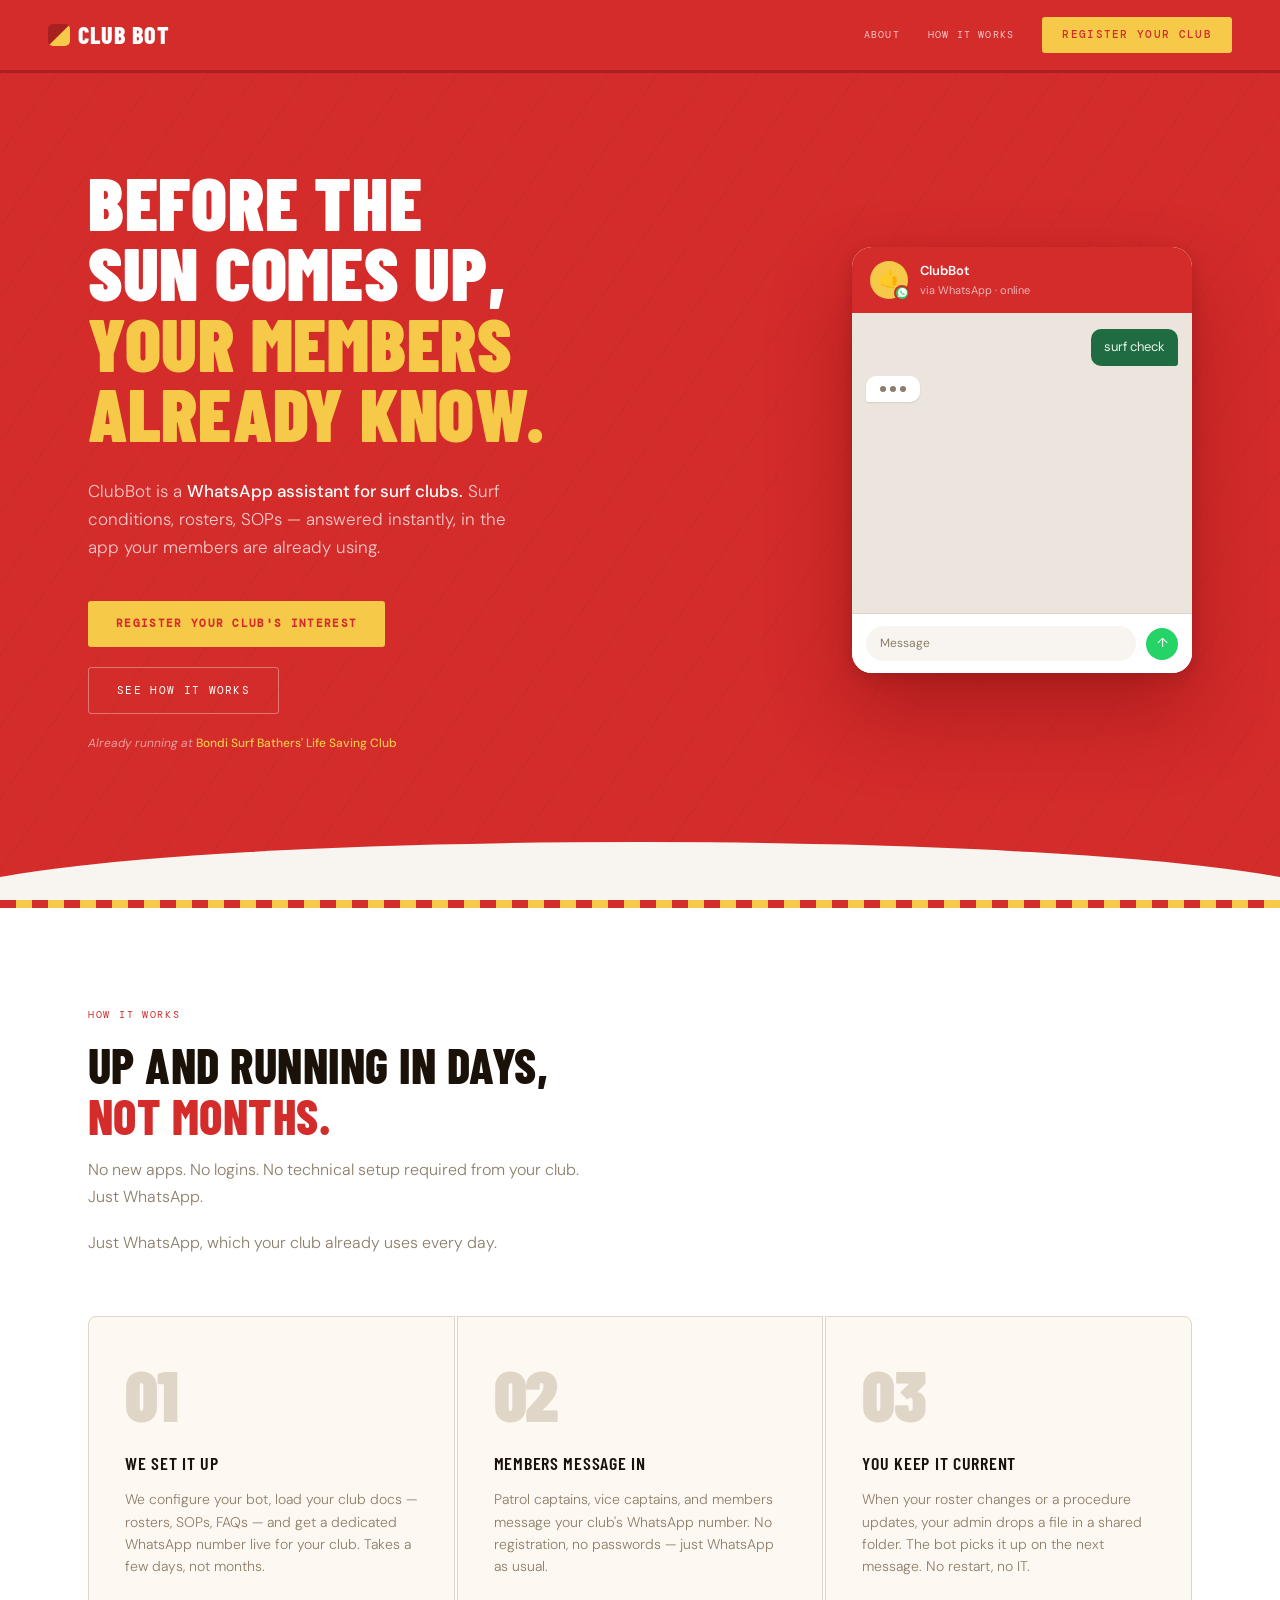
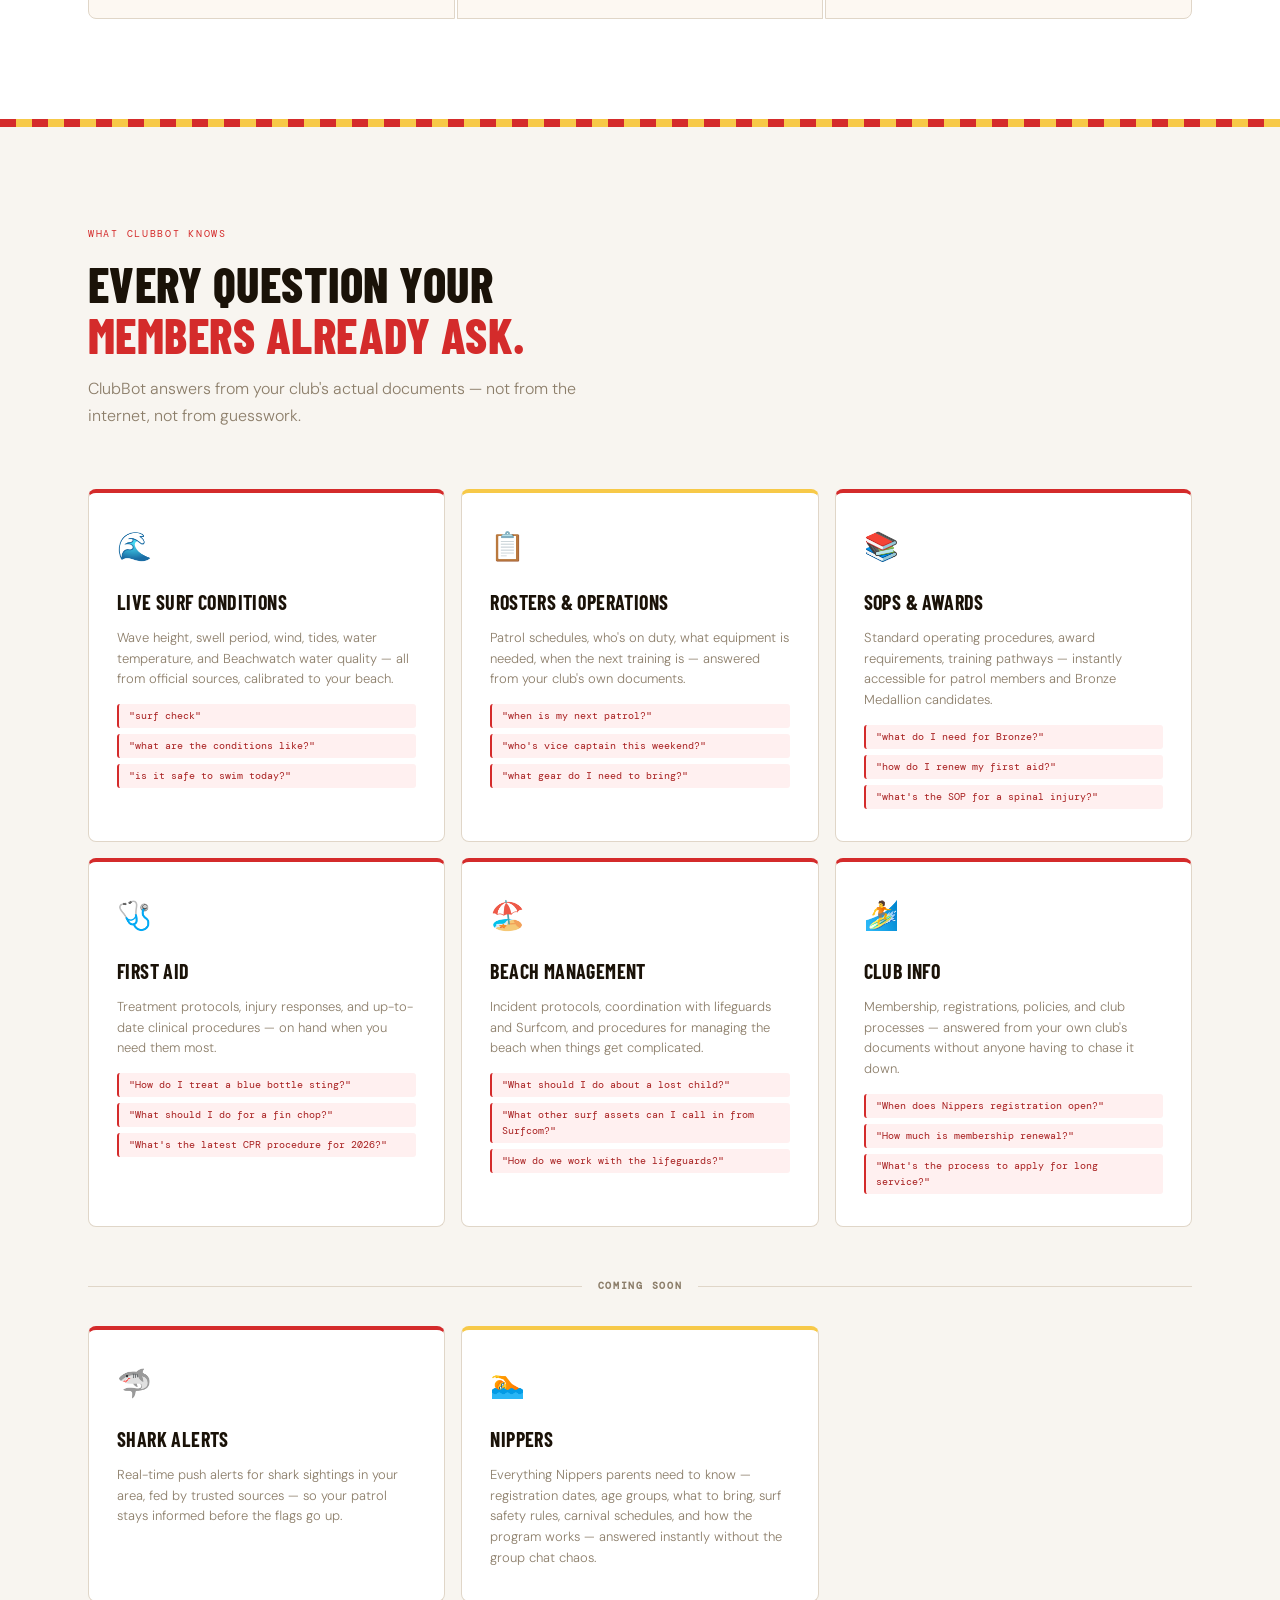
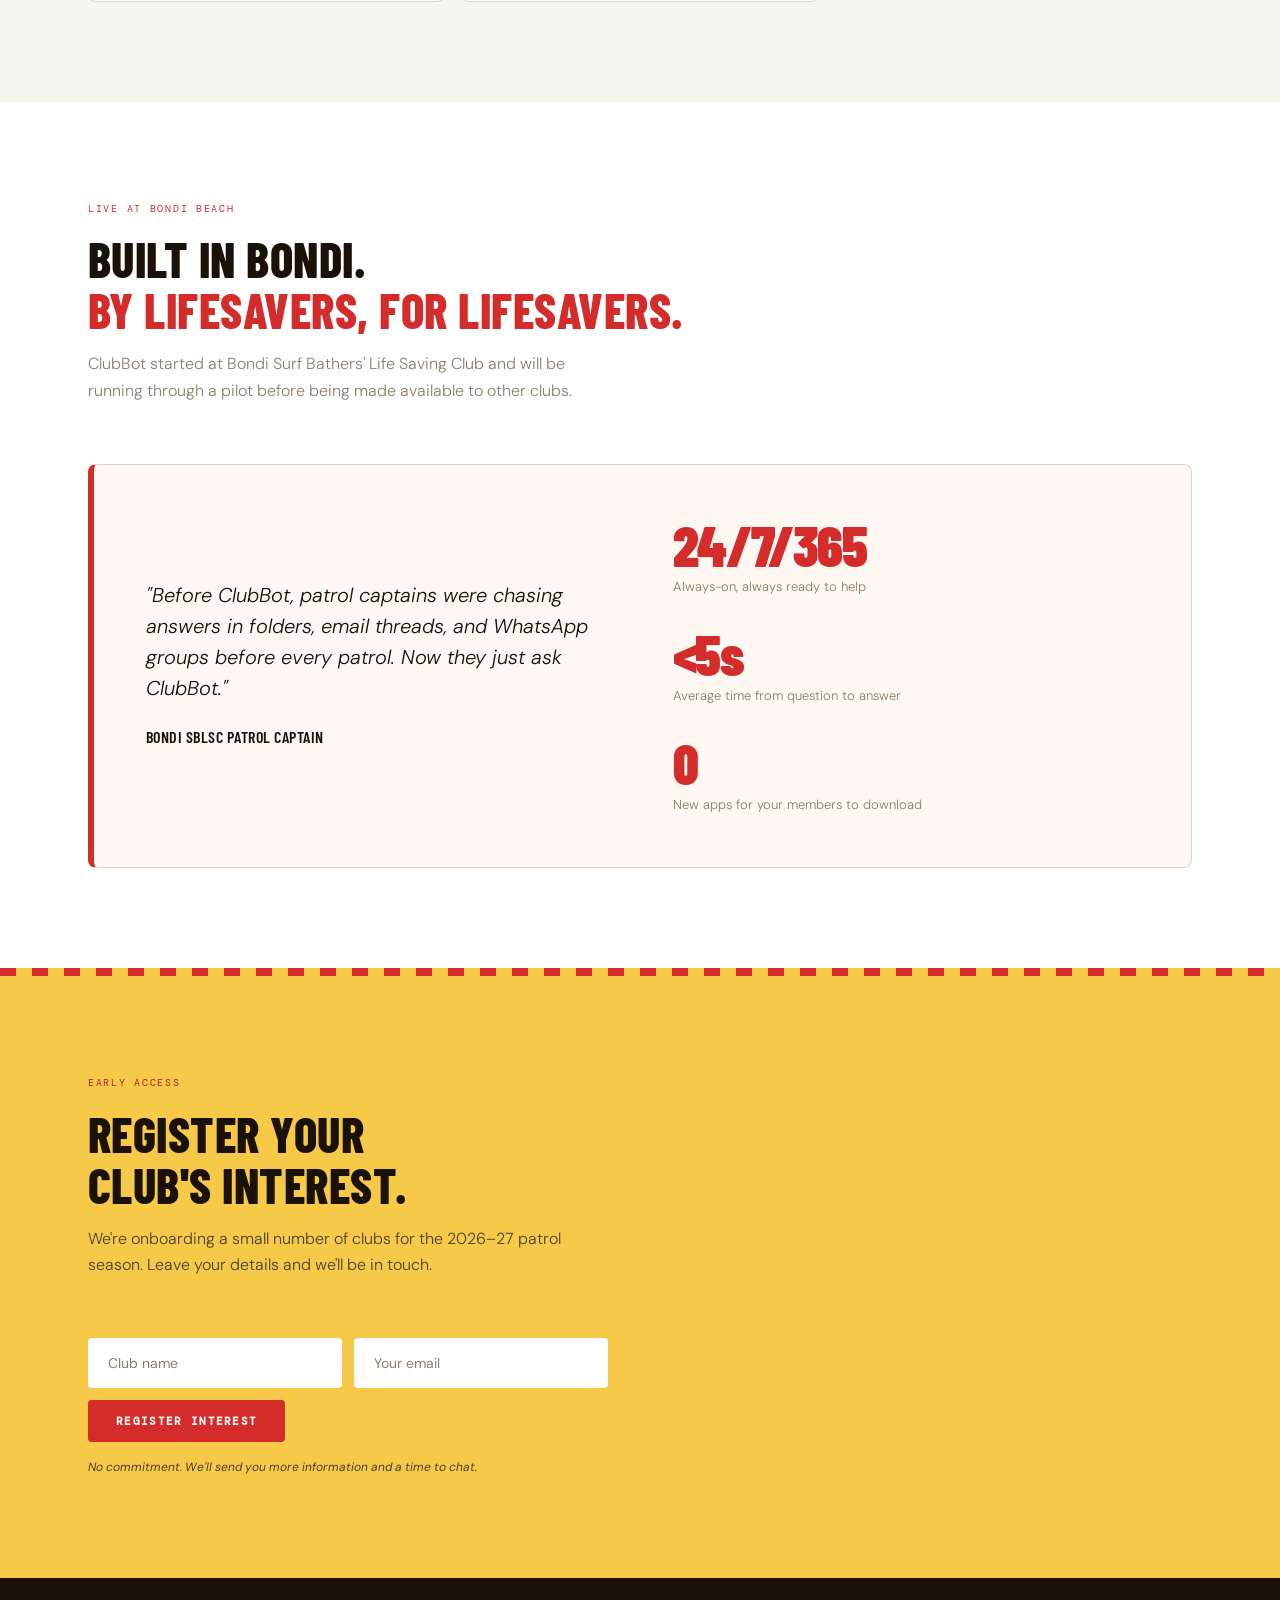
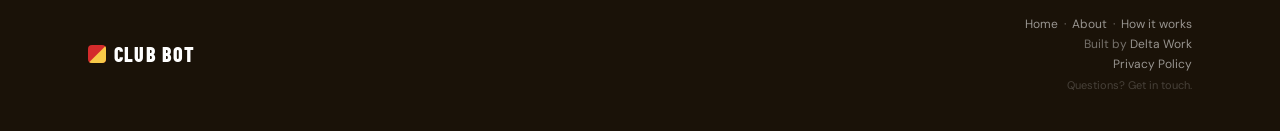
==== commit 34067df5: "chore: hide pricing page, redirect /pricing to home" ====
--- a/index.html
+++ b/index.html
@@ -50,7 +50,6 @@
   <div class="nav-links">
     <a class="nav-link" href="/about">About</a>
     <a class="nav-link" href="/how-it-works">How it works</a>
-    <a class="nav-link" href="/pricing">Pricing</a>
     <a class="nav-cta" href="#interest">Register your club</a>
   </div>
 </nav>
@@ -269,8 +268,7 @@
     <div class="footer-right">
       <a href="/">Home</a> &nbsp;·&nbsp;
       <a href="/about">About</a> &nbsp;·&nbsp;
-      <a href="/how-it-works">How it works</a> &nbsp;·&nbsp;
-      <a href="/pricing">Pricing</a><br>
+      <a href="/how-it-works">How it works</a><br>
       Built by <a href="https://deltawork.ai">Delta Work</a><br>
       <a href="/privacy">Privacy Policy</a><br>
       <span style="font-size:11px; opacity:0.5;">Questions? Get in touch.</span>
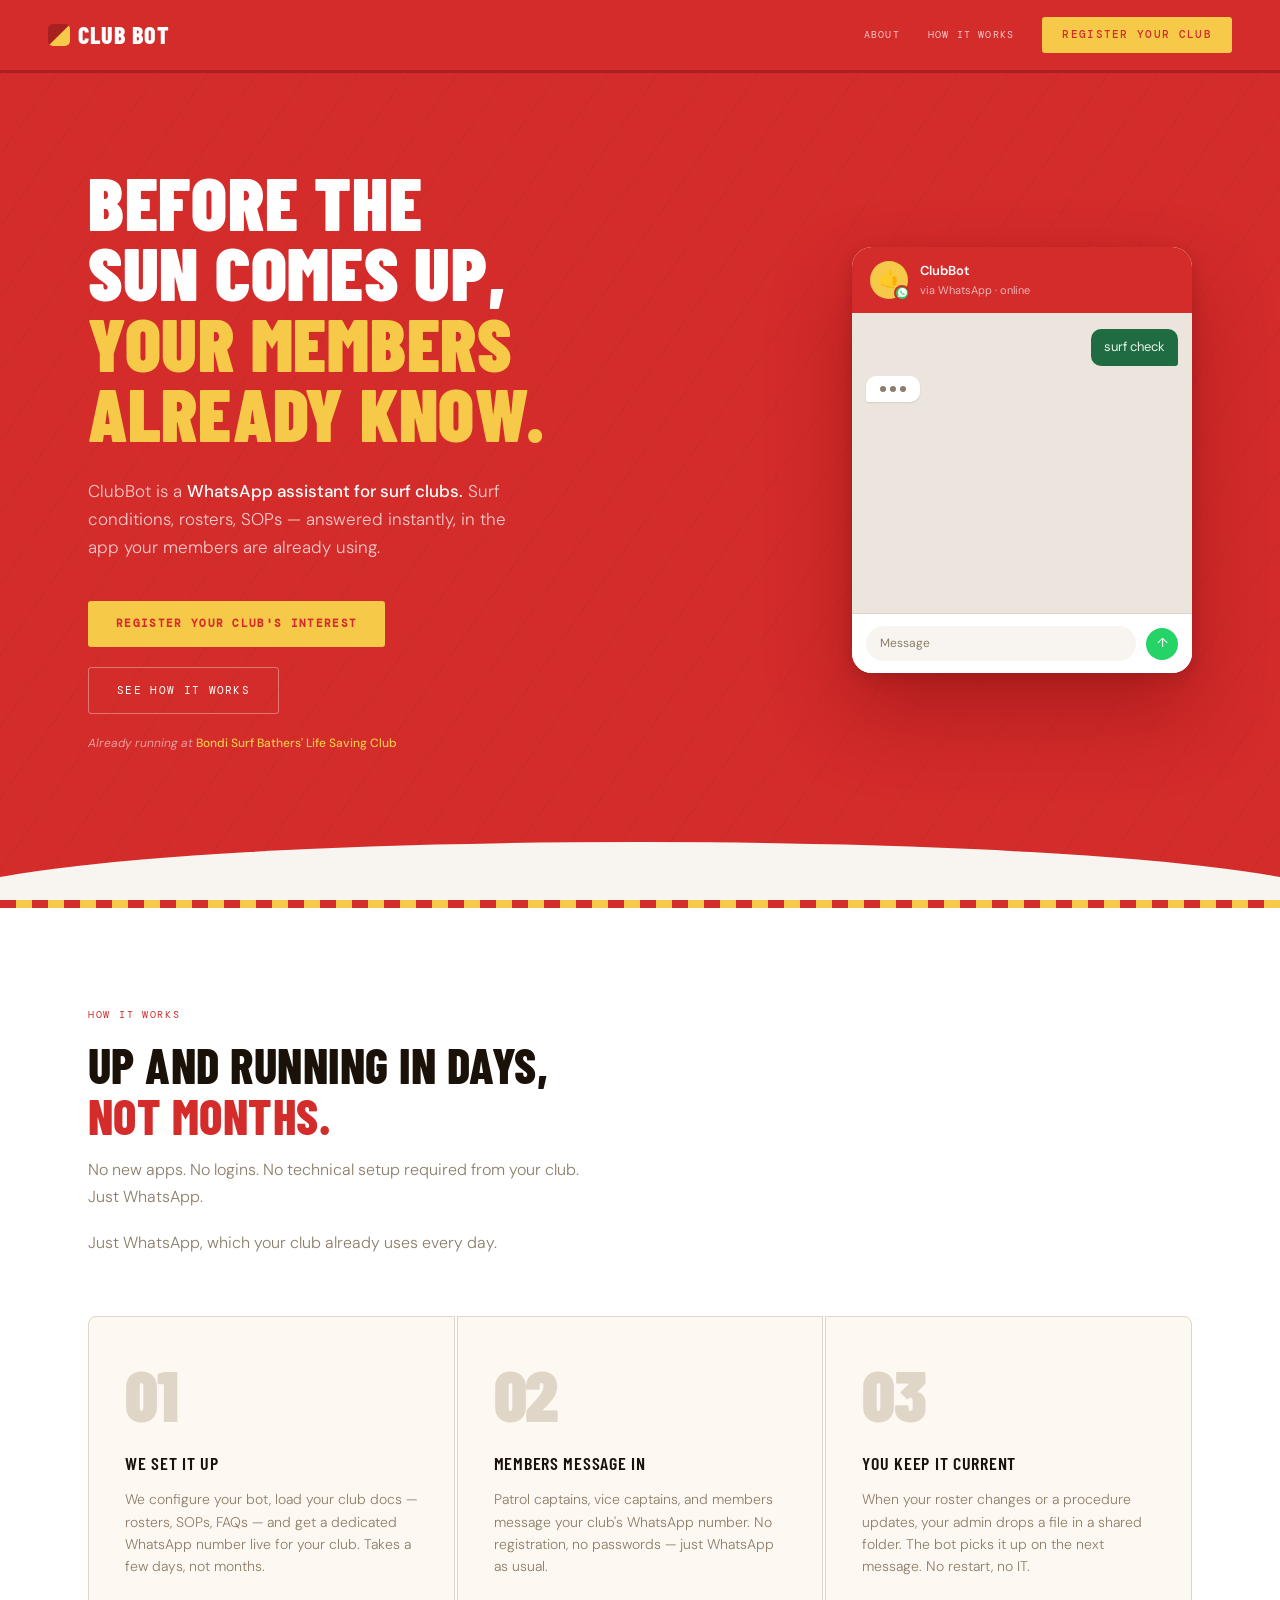
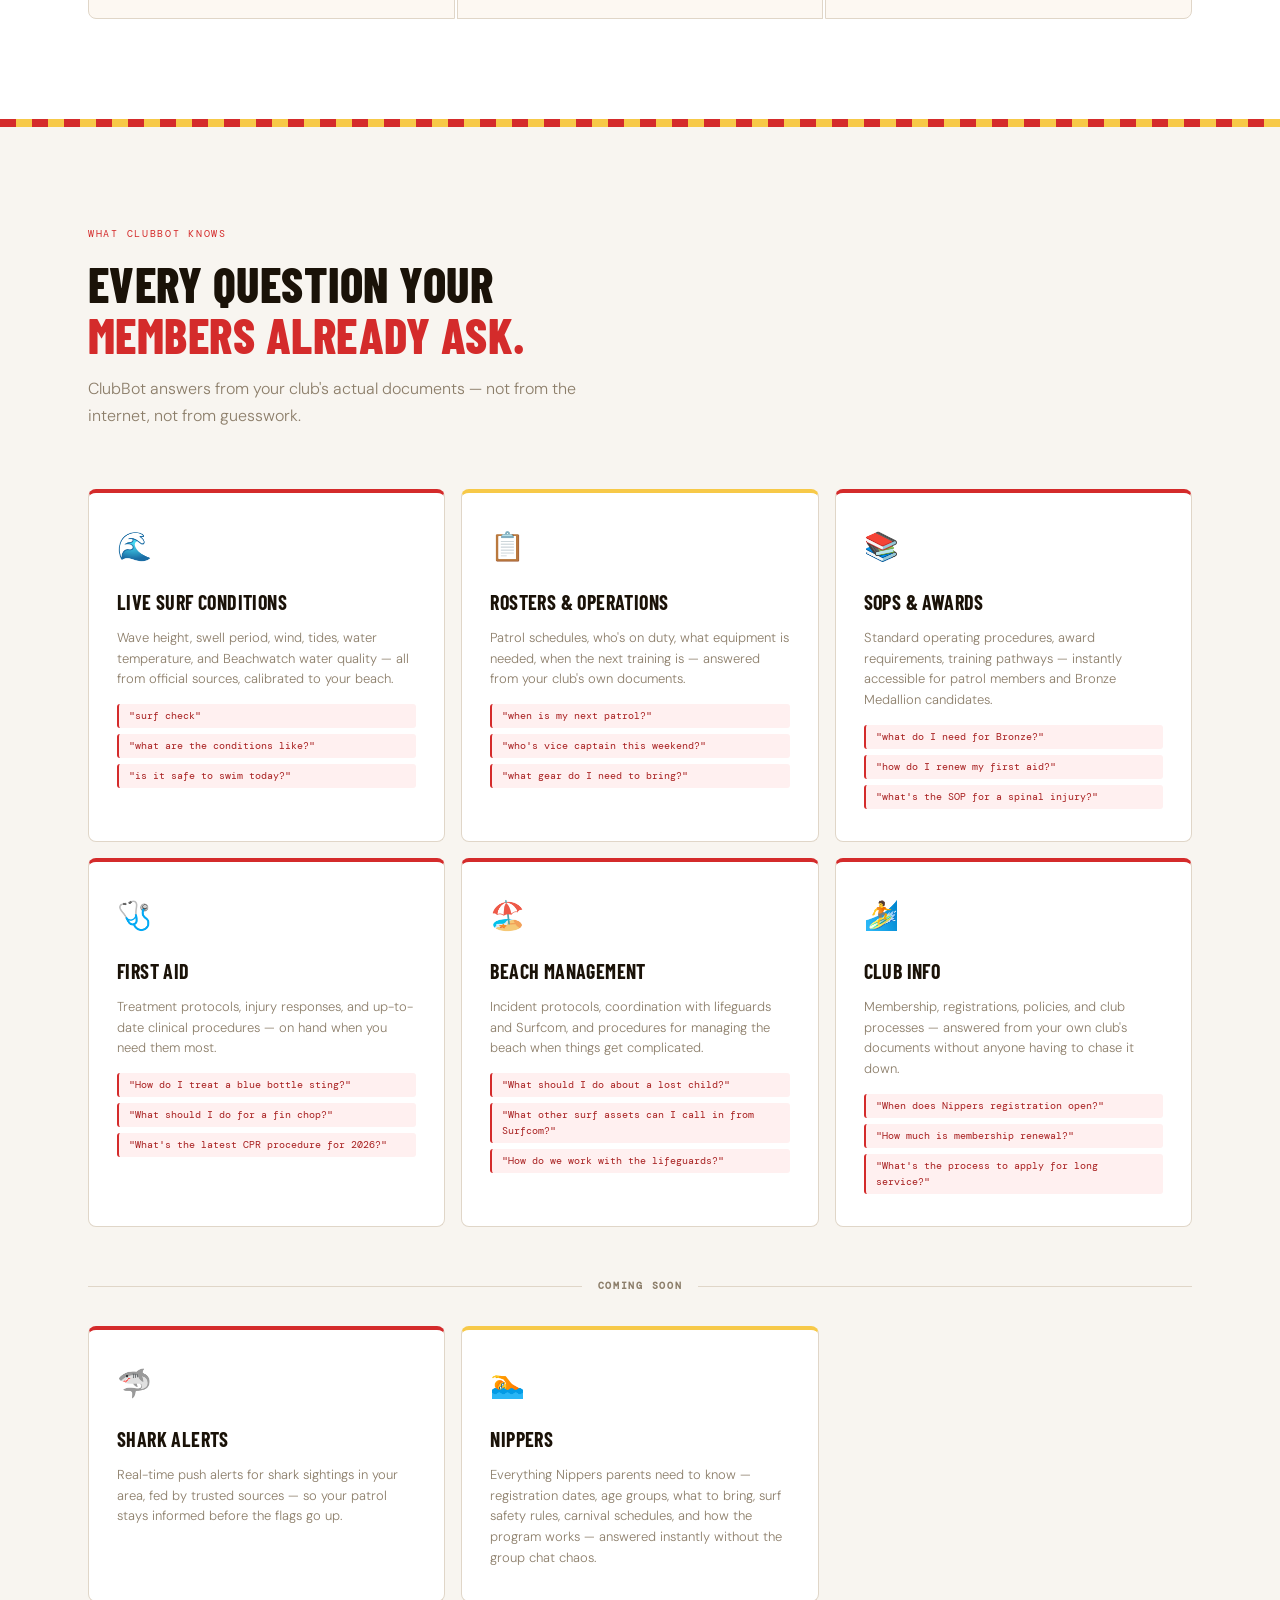
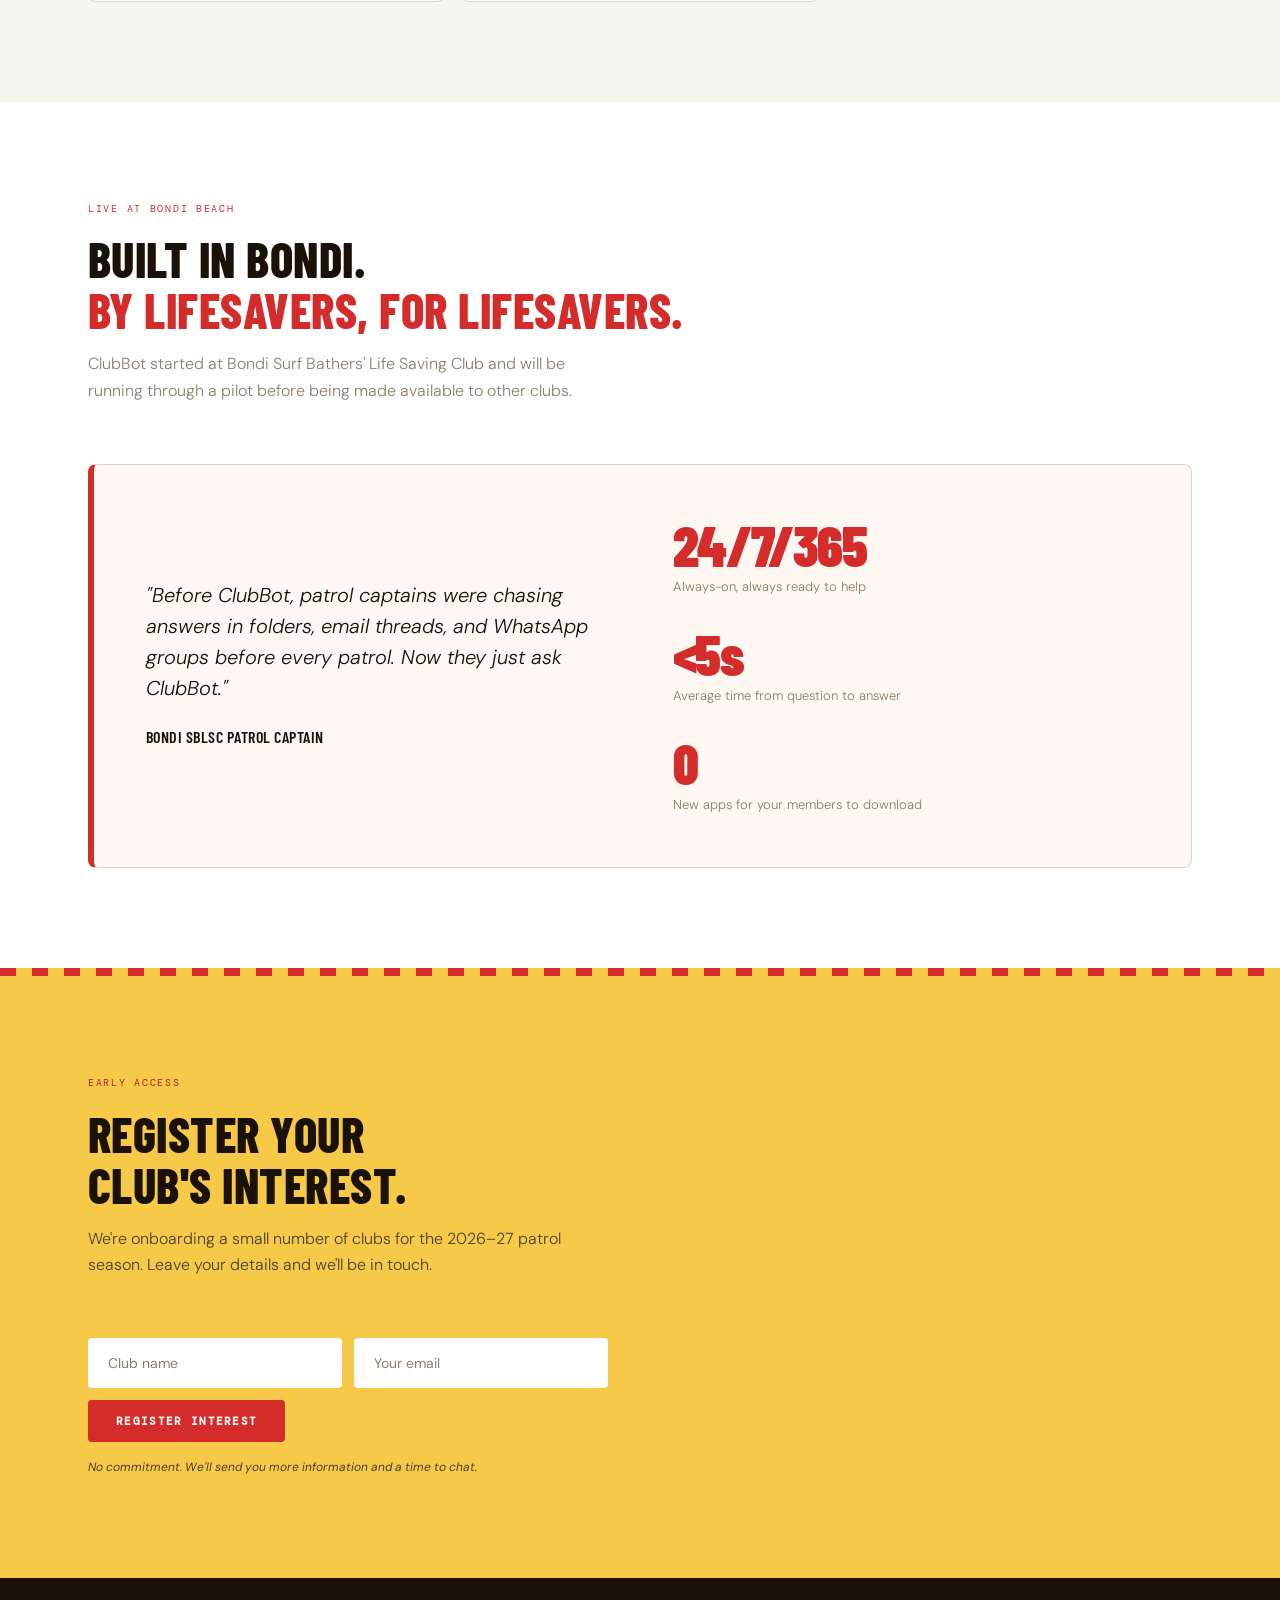
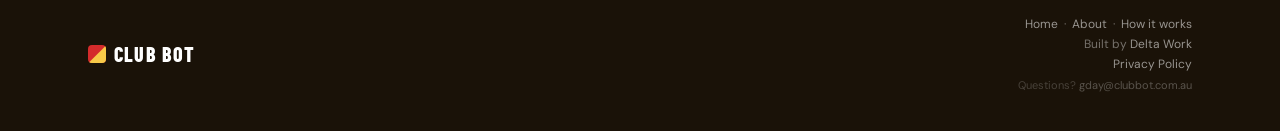
==== commit 3510952f: "feat: switch contact email to gday@clubbot.com.au" ====
--- a/index.html
+++ b/index.html
@@ -271,7 +271,7 @@
       <a href="/how-it-works">How it works</a><br>
       Built by <a href="https://deltawork.ai">Delta Work</a><br>
       <a href="/privacy">Privacy Policy</a><br>
-      <span style="font-size:11px; opacity:0.5;">Questions? Get in touch.</span>
+      <span style="font-size:11px; opacity:0.5;">Questions? <a href="mailto:gday@clubbot.com.au">gday@clubbot.com.au</a></span>
     </div>
   </footer>
 </div>
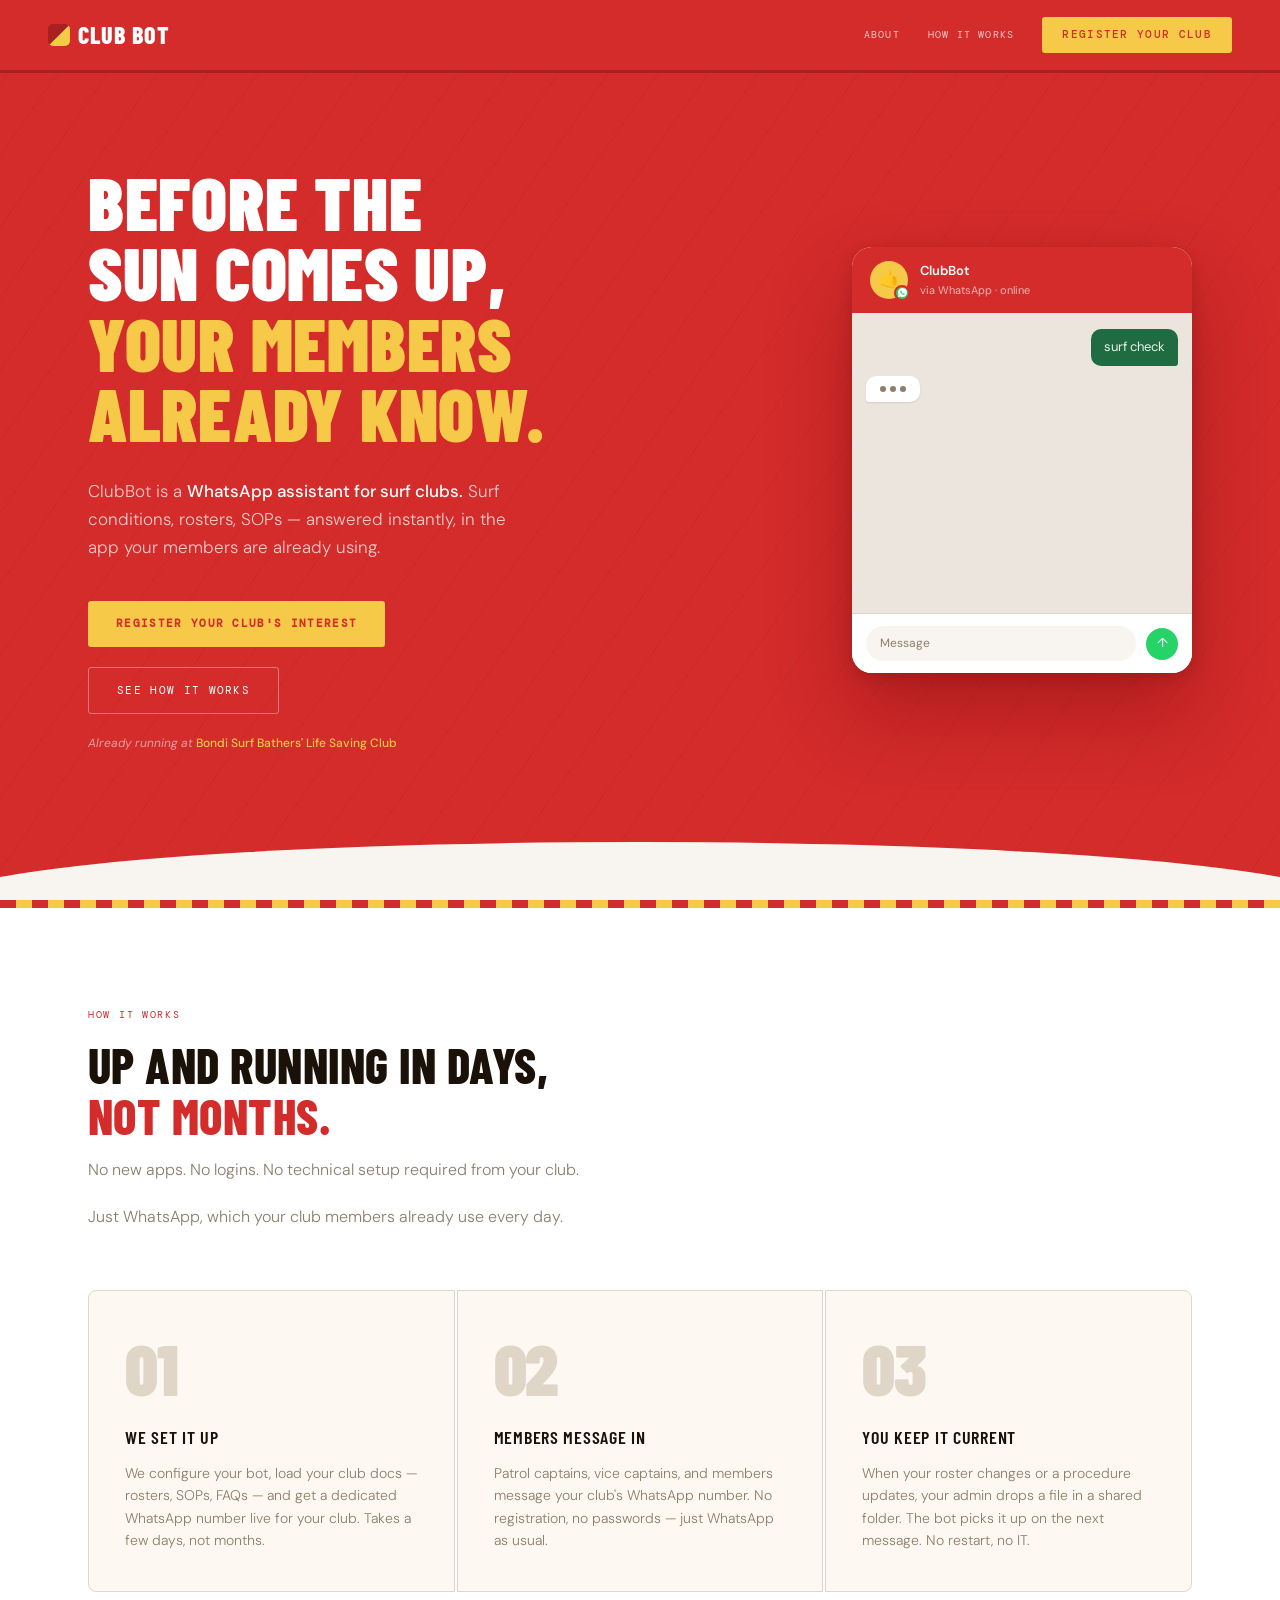
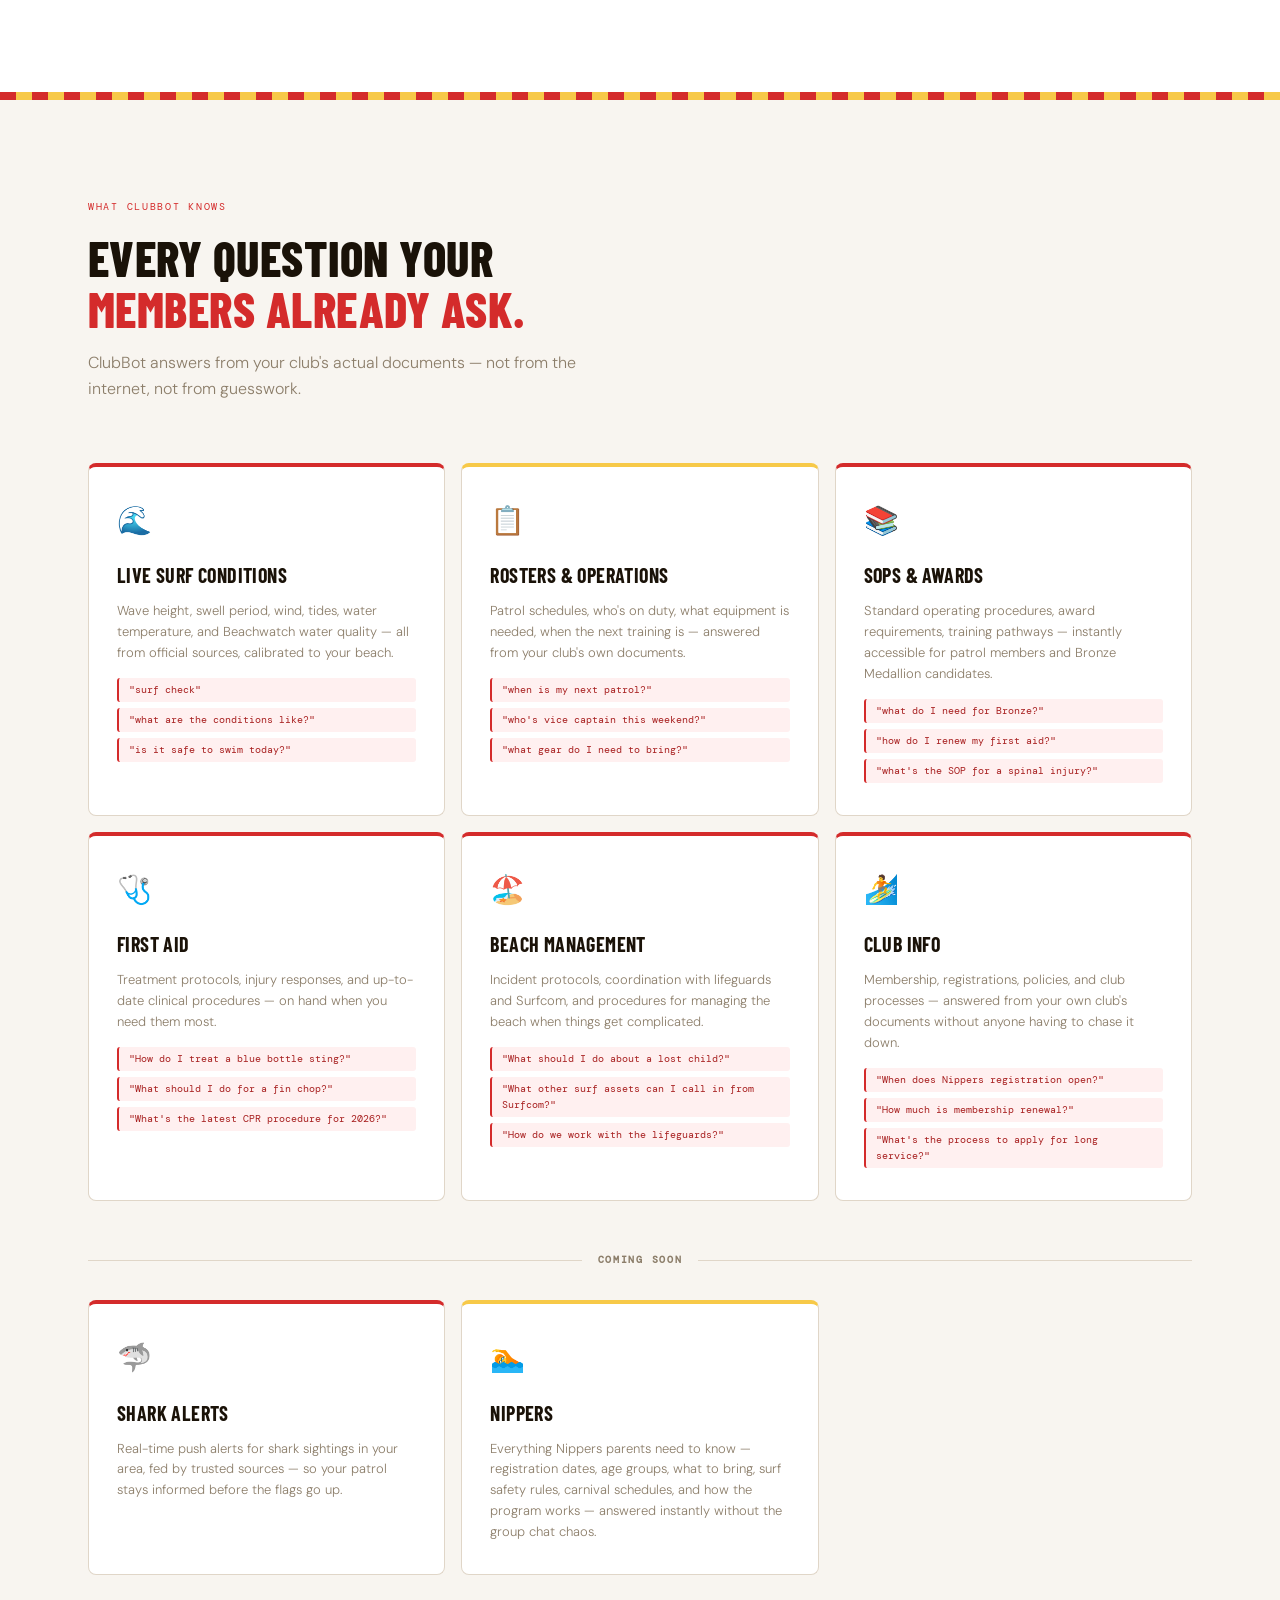
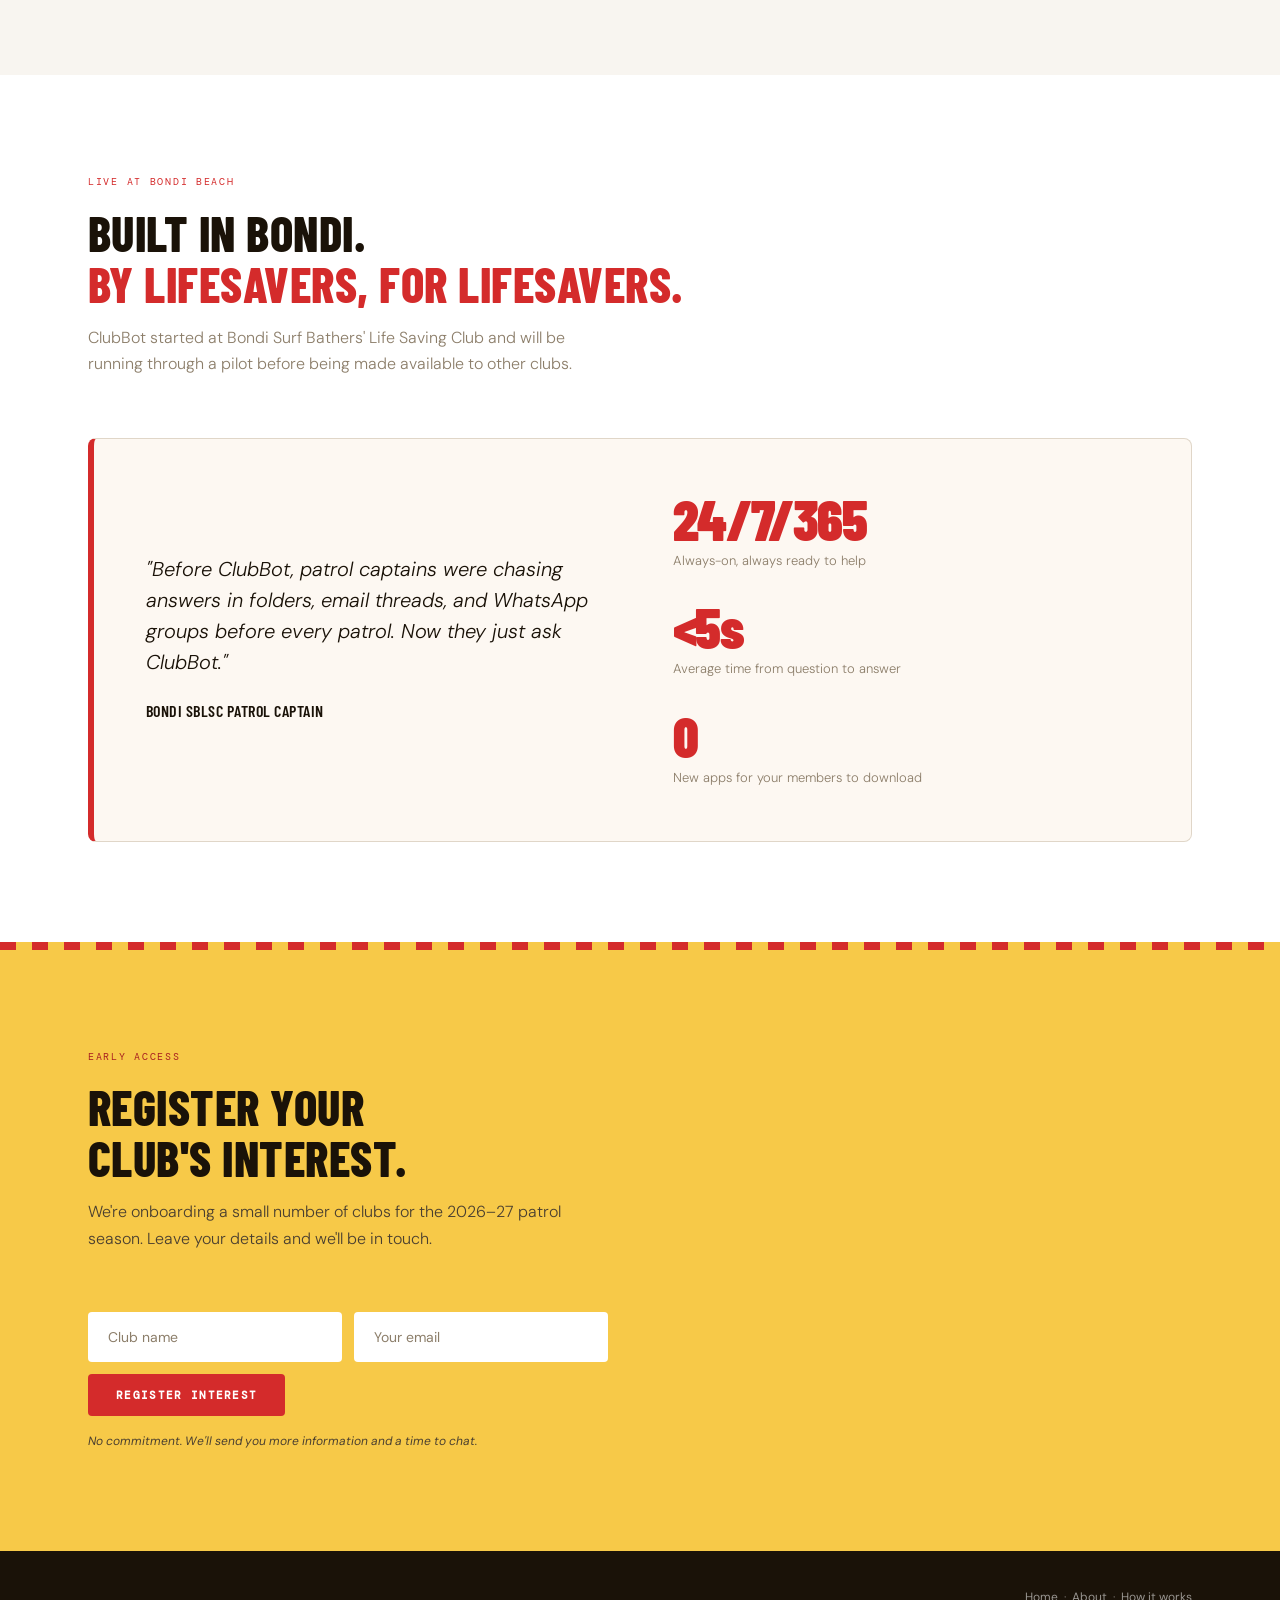
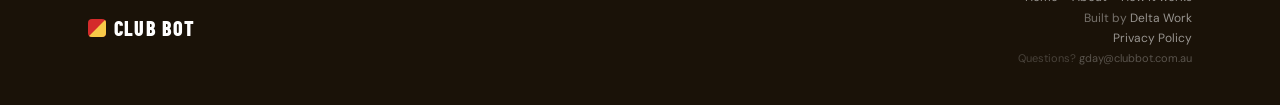
==== commit d0aa3f21: "copy: revise WhatsApp setup line (members already use it)" ====
--- a/index.html
+++ b/index.html
@@ -98,8 +98,8 @@
   <section>
     <div class="section-eyebrow">How it works</div>
     <h2 class="section-title">Up and running in days,<br><em>not months.</em></h2>
-    <p class="section-sub">No new apps. No logins. No technical setup required from your club. Just WhatsApp.</p>
-    <p class="section-sub" style="margin-top: -40px;">Just WhatsApp, which your club already uses every day.</p>
+    <p class="section-sub">No new apps. No logins. No technical setup required from your club.</p>
+    <p class="section-sub" style="margin-top: -40px;">Just WhatsApp, which your club members already use every day.</p>
     <div class="steps">
       <div class="step">
         <div class="step-num">01</div>
--- a/style.css
+++ b/style.css
@@ -439,6 +439,21 @@
   font-weight: 300;
 }
 
+.about-contact {
+  font-size: 16px;
+  line-height: 1.75;
+  color: var(--ink-mid);
+  font-weight: 300;
+}
+
+.about-contact a {
+  color: var(--red);
+  font-weight: 500;
+  text-decoration: none;
+}
+
+.about-contact a:hover { text-decoration: underline; }
+
 /* ── HOW IT WORKS PAGE ─────────────────────────── */
 .how-deep {
   display: flex;
